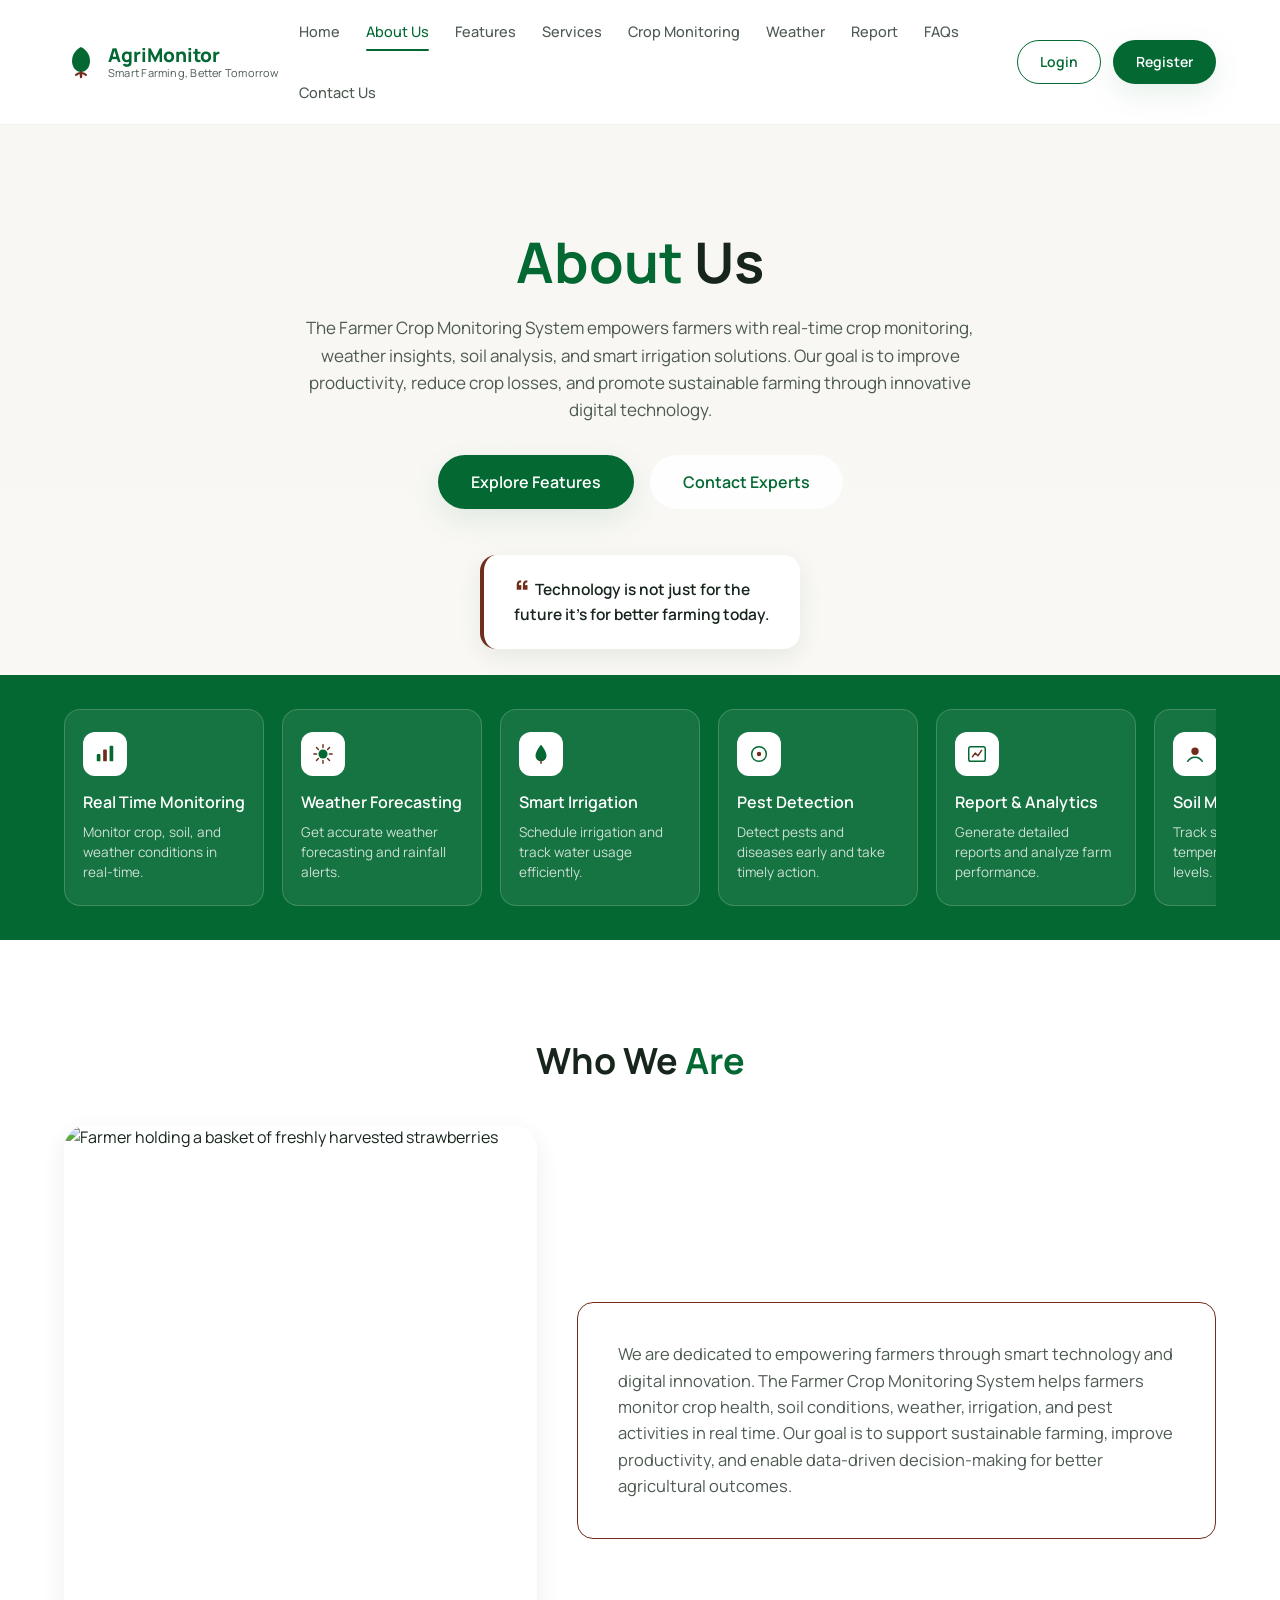
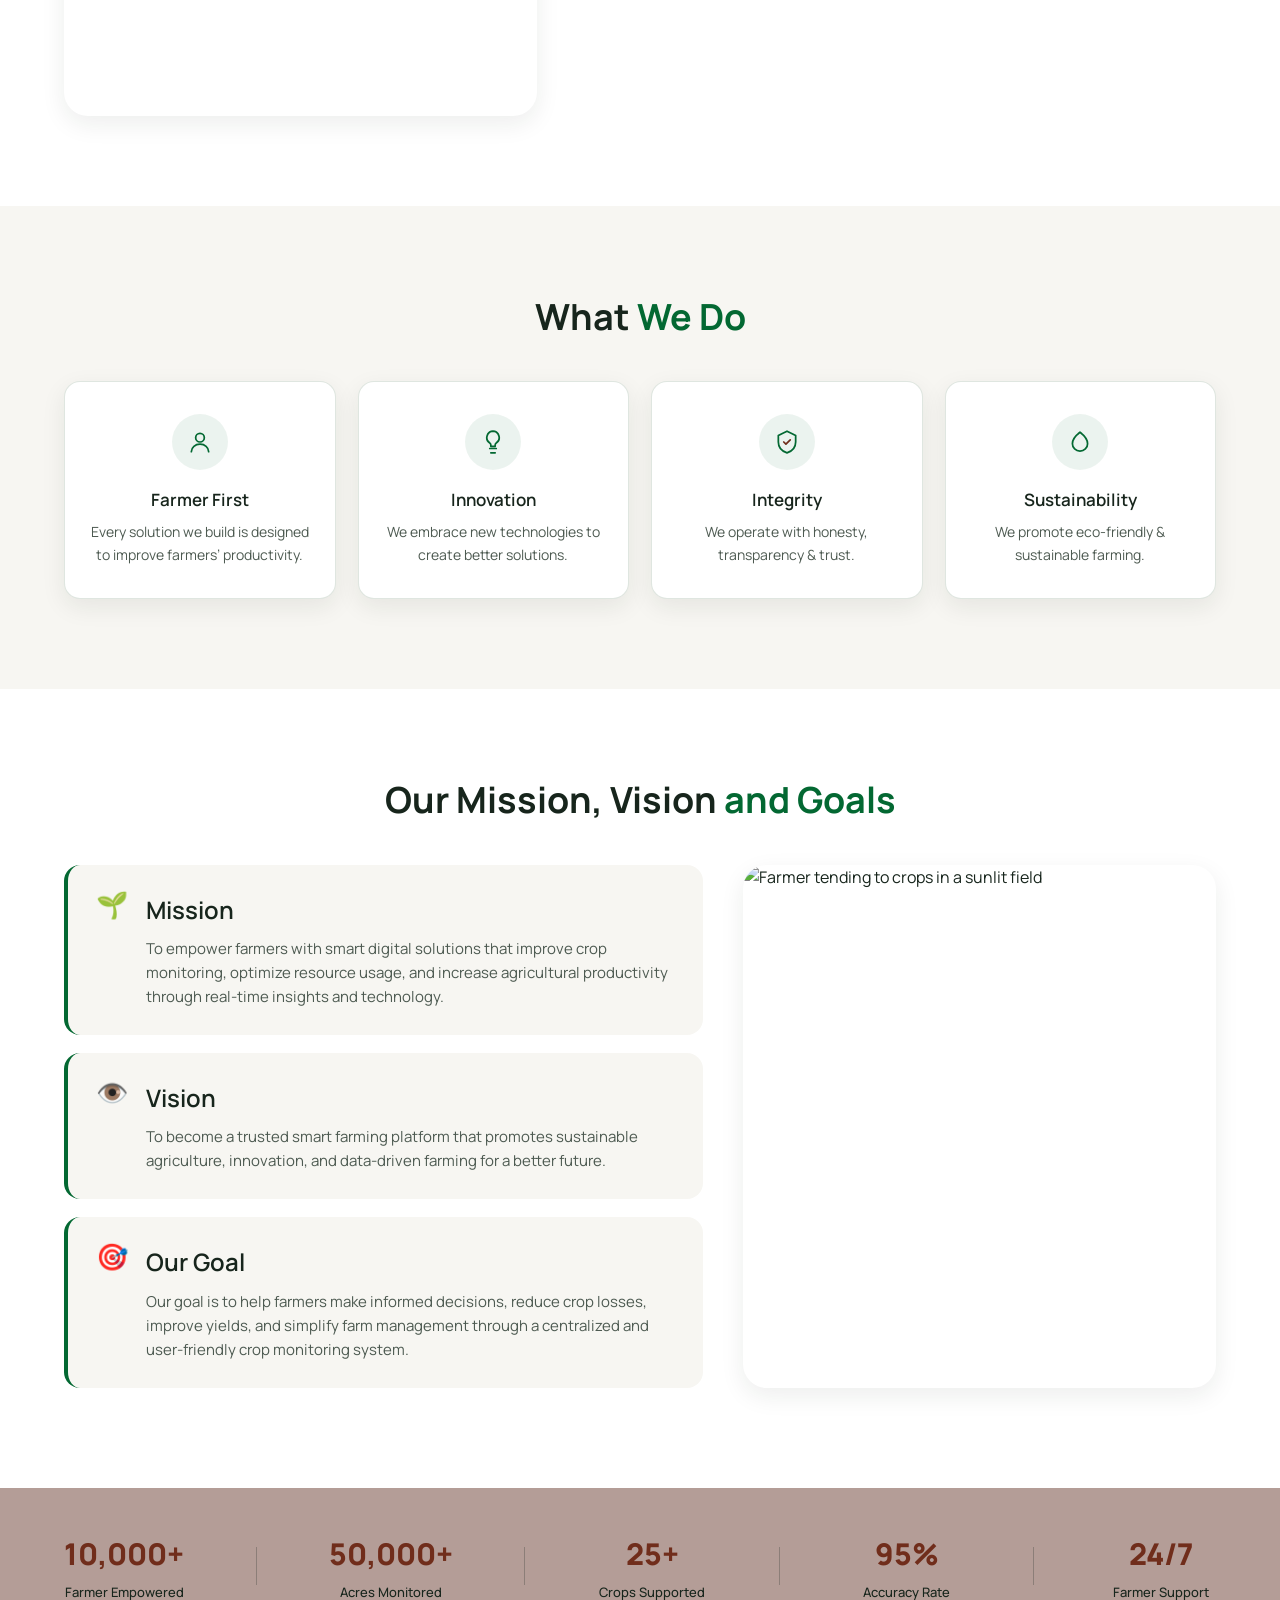
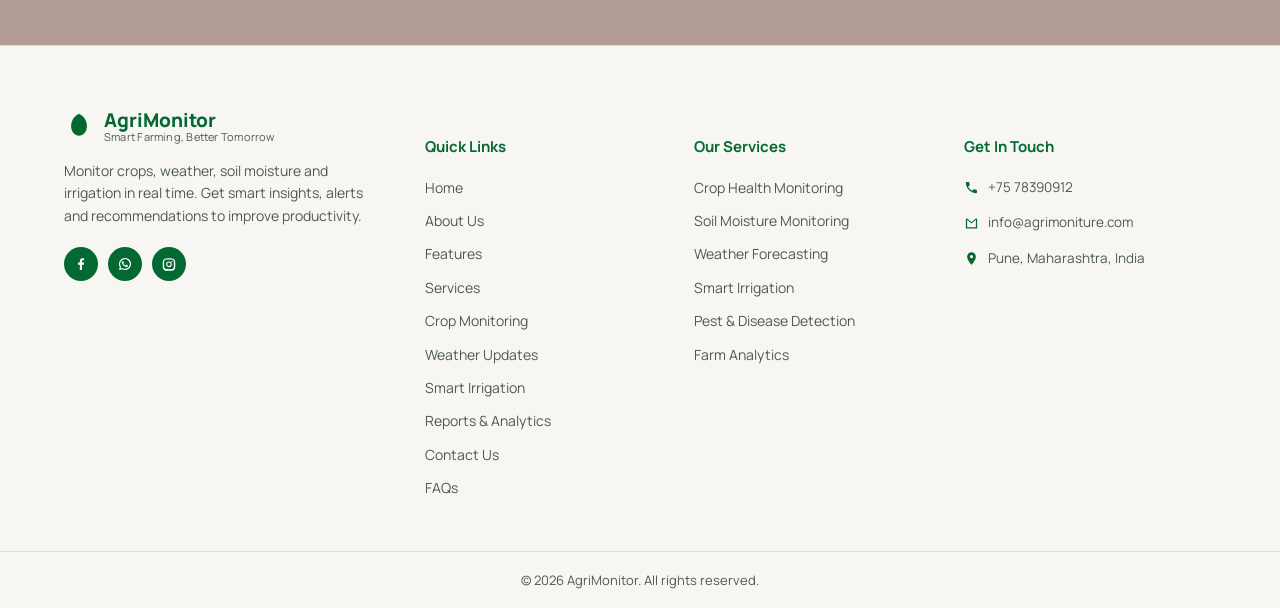
==== index.html @ 7e95dd0c "Update index.html" ====
<!DOCTYPE html>
<html lang="en">
<head>
<meta charset="UTF-8">
<meta name="viewport" content="width=device-width, initial-scale=1.0">
<title>About Us | AgriMonitor - Smart Farming, Better Tomorrow</title>
<link rel="preconnect" href="https://fonts.googleapis.com">
<link rel="preconnect" href="https://fonts.gstatic.com" crossorigin>
<link href="https://fonts.googleapis.com/css2?family=Manrope:wght@400;500;600;700;800&display=swap" rel="stylesheet">
<link rel="stylesheet" href="style.css">
</head>
<body>

<!-- ===== HEADER ===== -->
<header class="site-header" id="siteHeader">
  <div class="container header-inner">
    <a href="index.html" class="logo">
      <svg width="34" height="34" viewBox="0 0 34 34" fill="none" xmlns="http://www.w3.org/2000/svg">
        <path d="M17 2C17 2 8 6 8 16C8 22.6274 12.3726 27 17 27C21.6274 27 26 22.6274 26 16C26 6 17 2 17 2Z" fill="#036832"/>
        <path d="M17 27V32" stroke="#702D1B" stroke-width="2.4" stroke-linecap="round"/>
        <path d="M12 30C13.5 28.5 15 28 17 28C19 28 20.5 28.5 22 30" stroke="#702D1B" stroke-width="2" stroke-linecap="round"/>
      </svg>
      <div class="logo-text">
        <span class="logo-title">AgriMonitor</span>
        <span class="logo-sub">Smart Farming, Better Tomorrow</span>
      </div>
    </a>

    <nav class="main-nav" id="mainNav">
      <a href="index.html">Home</a>
      <a href="#about" class="active">About Us</a>
      <a href="features.html">Features</a>
      <a href="services.html">Services</a>
      <a href="#">Crop Monitoring</a>
      <a href="#">Weather</a>
      <a href="#">Report</a>
      <a href="#">FAQs</a>
      <a href="#">Contact Us</a>
    </nav>

    <div class="header-actions">
      <a href="login.html" class="btn btn-outline">Login</a>
      <a href="register.html" class="btn btn-solid">Register</a>
      <button class="hamburger" id="hamburger" aria-label="Toggle menu" aria-expanded="false">
        <span></span><span></span><span></span>
      </button>
    </div>
  </div>
</header>

<main>
<!-- ===== HERO / ABOUT INTRO ===== -->
<section class="hero" id="about">
  <div class="hero-media" aria-hidden="true"></div>
  <div class="hero-overlay"></div>
  <div class="container hero-content">
    <h1 class="hero-title"><span>About</span> Us</h1>
    <p class="hero-text">
      The Farmer Crop Monitoring System empowers farmers with real-time crop monitoring,
      weather insights, soil analysis, and smart irrigation solutions. Our goal is to
      improve productivity, reduce crop losses, and promote sustainable farming through
      innovative digital technology.
    </p>
    <div class="hero-ctas">
      <button class="btn btn-solid btn-lg">Explore Features</button>
      <button class="btn btn-outline-light btn-lg">Contact Experts</button>
    </div>

    <blockquote class="hero-quote">
      <span class="quote-mark">&ldquo;</span>
      Technology is not just for the future it&rsquo;s for better farming today.
    </blockquote>
  </div>
</section>

<!-- ===== FEATURE STRIP ===== -->
<section class="feature-strip">
  <div class="container">
    <div class="feature-strip-track" id="featureTrack">
      <div class="feature-card">
        <div class="feature-icon">
          <svg viewBox="0 0 24 24" fill="none"><rect x="3" y="12" width="4" height="8" rx="1" fill="#036832"/><rect x="10" y="7" width="4" height="13" rx="1" fill="#702D1B"/><rect x="17" y="3" width="4" height="17" rx="1" fill="#036832"/></svg>
        </div>
        <h4>Real Time Monitoring</h4>
        <p>Monitor crop, soil, and weather conditions in real-time.</p>
      </div>
      <div class="feature-card">
        <div class="feature-icon">
          <svg viewBox="0 0 24 24" fill="none"><circle cx="12" cy="12" r="5" fill="#036832"/><path d="M12 2v3M12 19v3M2 12h3M19 12h3M4.9 4.9l2.1 2.1M17 17l2.1 2.1M4.9 19.1L7 17M17 7l2.1-2.1" stroke="#702D1B" stroke-width="1.6" stroke-linecap="round"/></svg>
        </div>
        <h4>Weather Forecasting</h4>
        <p>Get accurate weather forecasting and rainfall alerts.</p>
      </div>
      <div class="feature-card">
        <div class="feature-icon">
          <svg viewBox="0 0 24 24" fill="none"><path d="M12 2C12 2 6 9 6 14a6 6 0 0012 0c0-5-6-12-6-12z" fill="#036832"/><path d="M12 22v-4" stroke="#702D1B" stroke-width="1.6" stroke-linecap="round"/></svg>
        </div>
        <h4>Smart Irrigation</h4>
        <p>Schedule irrigation and track water usage efficiently.</p>
      </div>
      <div class="feature-card">
        <div class="feature-icon">
          <svg viewBox="0 0 24 24" fill="none"><circle cx="12" cy="12" r="8" stroke="#036832" stroke-width="1.6"/><circle cx="12" cy="12" r="2.4" fill="#702D1B"/></svg>
        </div>
        <h4>Pest Detection</h4>
        <p>Detect pests and diseases early and take timely action.</p>
      </div>
      <div class="feature-card">
        <div class="feature-icon">
          <svg viewBox="0 0 24 24" fill="none"><rect x="3" y="4" width="18" height="16" rx="2" stroke="#036832" stroke-width="1.6"/><path d="M7 15l3-4 3 3 4-6" stroke="#702D1B" stroke-width="1.6" stroke-linecap="round" stroke-linejoin="round"/></svg>
        </div>
        <h4>Report &amp; Analytics</h4>
        <p>Generate detailed reports and analyze farm performance.</p>
      </div>
      <div class="feature-card">
        <div class="feature-icon">
          <svg viewBox="0 0 24 24" fill="none"><path d="M4 20c4-6 12-6 16 0" stroke="#036832" stroke-width="1.6" stroke-linecap="round"/><circle cx="12" cy="9" r="4" fill="#702D1B"/></svg>
        </div>
        <h4>Soil Monitor</h4>
        <p>Track soil moisture, temperature and nutrient levels.</p>
      </div>
    </div>
    <button class="scroll-btn" id="scrollBtn" aria-label="Scroll features">
      <svg viewBox="0 0 24 24" width="18" height="18"><path d="M9 6l6 6-6 6" stroke="#fff" stroke-width="2" fill="none" stroke-linecap="round" stroke-linejoin="round"/></svg>
    </button>
  </div>
</section>

<!-- ===== WHO WE ARE ===== -->
<section class="who-we-are">
  <div class="container">
    <h2 class="section-title center">Who We <span>Are</span></h2>
    <div class="who-grid">
      <div class="who-img">
        <img src="https://images.unsplash.com/photo-1595855609419-1d20ceec5b0c?q=80&w=800&auto=format&fit=crop" alt="Farmer holding a basket of freshly harvested strawberries">
      </div>
      <div class="who-text">
        <p>
          We are dedicated to empowering farmers through smart technology and digital innovation.
          The Farmer Crop Monitoring System helps farmers monitor crop health, soil conditions,
          weather, irrigation, and pest activities in real time. Our goal is to support sustainable
          farming, improve productivity, and enable data-driven decision-making for better
          agricultural outcomes.
        </p>
      </div>
    </div>
  </div>
</section>

<!-- ===== WHAT WE DO ===== -->
<section class="what-we-do">
  <div class="container">
    <h2 class="section-title center">What <span>We Do</span></h2>
    <div class="values-grid">
      <div class="value-card">
        <div class="value-icon">
          <svg viewBox="0 0 24 24" fill="none"><circle cx="12" cy="8" r="4" stroke="#036832" stroke-width="1.6"/><path d="M4 21c0-4 3.6-7 8-7s8 3 8 7" stroke="#036832" stroke-width="1.6" stroke-linecap="round"/></svg>
        </div>
        <h4>Farmer First</h4>
        <p>Every solution we build is designed to improve farmers&rsquo; productivity.</p>
      </div>
      <div class="value-card">
        <div class="value-icon">
          <svg viewBox="0 0 24 24" fill="none"><path d="M9 18h6M10 22h4M12 2a6 6 0 00-3 11c.6.4 1 1 1 1.7V16h4v-1.3c0-.7.4-1.3 1-1.7A6 6 0 0012 2z" stroke="#036832" stroke-width="1.6" stroke-linecap="round" stroke-linejoin="round"/></svg>
        </div>
        <h4>Innovation</h4>
        <p>We embrace new technologies to create better solutions.</p>
      </div>
      <div class="value-card">
        <div class="value-icon">
          <svg viewBox="0 0 24 24" fill="none"><path d="M12 2l8 4v6c0 5-3.4 8.6-8 10-4.6-1.4-8-5-8-10V6l8-4z" stroke="#036832" stroke-width="1.6" stroke-linejoin="round"/><path d="M9 12l2 2 4-4" stroke="#702D1B" stroke-width="1.6" stroke-linecap="round" stroke-linejoin="round"/></svg>
        </div>
        <h4>Integrity</h4>
        <p>We operate with honesty, transparency &amp; trust.</p>
      </div>
      <div class="value-card">
        <div class="value-icon">
          <svg viewBox="0 0 24 24" fill="none"><path d="M12 3c4 3 7 6.5 7 10.5A7 7 0 015 13.5C5 9.5 8 6 12 3z" stroke="#036832" stroke-width="1.6" stroke-linejoin="round"/></svg>
        </div>
        <h4>Sustainability</h4>
        <p>We promote eco-friendly &amp; sustainable farming.</p>
      </div>
    </div>
  </div>
</section>

<!-- ===== MISSION / VISION / GOAL ===== -->
<section class="mvg">
  <div class="container">
    <h2 class="section-title center">Our Mission, Vision <span>and Goals</span></h2>
    <div class="mvg-grid">
      <div class="mvg-list">
        <div class="mvg-item">
          <span class="mvg-emoji">🌱</span>
          <div>
            <h4>Mission</h4>
            <p>To empower farmers with smart digital solutions that improve crop monitoring, optimize resource usage, and increase agricultural productivity through real-time insights and technology.</p>
          </div>
        </div>
        <div class="mvg-item">
          <span class="mvg-emoji">👁️</span>
          <div>
            <h4>Vision</h4>
            <p>To become a trusted smart farming platform that promotes sustainable agriculture, innovation, and data-driven farming for a better future.</p>
          </div>
        </div>
        <div class="mvg-item">
          <span class="mvg-emoji">🎯</span>
          <div>
            <h4>Our Goal</h4>
            <p>Our goal is to help farmers make informed decisions, reduce crop losses, improve yields, and simplify farm management through a centralized and user-friendly crop monitoring system.</p>
          </div>
        </div>
      </div>
      <div class="mvg-img">
        <img src="https://images.unsplash.com/photo-1500937386664-56d1dfef3854?q=80&w=800&auto=format&fit=crop" alt="Farmer tending to crops in a sunlit field">
      </div>
    </div>
  </div>
</section>

<!-- ===== STATS ===== -->
<section class="stats">
  <div class="container stats-grid">
    <div class="stat"><strong>10,000+</strong><span>Farmer Empowered</span></div>
    <div class="stat-divider"></div>
    <div class="stat"><strong>50,000+</strong><span>Acres Monitored</span></div>
    <div class="stat-divider"></div>
    <div class="stat"><strong>25+</strong><span>Crops Supported</span></div>
    <div class="stat-divider"></div>
    <div class="stat"><strong>95%</strong><span>Accuracy Rate</span></div>
    <div class="stat-divider"></div>
    <div class="stat"><strong>24/7</strong><span>Farmer Support</span></div>
  </div>
</section>
</main>

<!-- ===== FOOTER ===== -->
<footer class="site-footer">
  <div class="container footer-grid">
    <div class="footer-brand">
      <a href="index.html" class="logo">
        <svg width="30" height="30" viewBox="0 0 34 34" fill="none" xmlns="http://www.w3.org/2000/svg">
          <path d="M17 2C17 2 8 6 8 16C8 22.6274 12.3726 27 17 27C21.6274 27 26 22.6274 26 16C26 6 17 2 17 2Z" fill="#036832"/>
        </svg>
        <div class="logo-text">
          <span class="logo-title">AgriMonitor</span>
          <span class="logo-sub">Smart Farming, Better Tomorrow</span>
        </div>
      </a>
      <p>Monitor crops, weather, soil moisture and irrigation in real time. Get smart insights, alerts and recommendations to improve productivity.</p>
      <div class="social-row">
        <a href="#" aria-label="Facebook">
          <svg viewBox="0 0 24 24" width="16" height="16"><path fill="currentColor" d="M13.5 21v-8h2.7l.4-3.1h-3.1V8c0-.9.2-1.5 1.6-1.5h1.6V3.7C15.9 3.6 15 3.5 14 3.5c-2.2 0-3.7 1.3-3.7 3.8v2.6H7.6V13h2.7v8h3.2z"/></svg>
        </a>
        <a href="#" aria-label="WhatsApp">
          <svg viewBox="0 0 24 24" width="16" height="16"><path fill="currentColor" d="M12 3a9 9 0 00-7.8 13.5L3 21l4.6-1.2A9 9 0 1012 3zm0 16.3a7.2 7.2 0 01-3.7-1l-.3-.2-2.7.7.7-2.6-.2-.3A7.3 7.3 0 1112 19.3zm4-5.4c-.2-.1-1.3-.6-1.5-.7-.2-.1-.4-.1-.5.1-.2.2-.6.7-.7.9-.1.1-.3.2-.5.1-.2-.1-1-.4-1.9-1.2-.7-.6-1.2-1.4-1.3-1.6-.1-.2 0-.4.1-.5l.4-.4c.1-.1.1-.2.2-.4 0-.1 0-.3 0-.4 0-.1-.5-1.3-.7-1.7-.2-.4-.4-.4-.5-.4h-.4c-.2 0-.4.1-.6.3-.2.2-.8.8-.8 1.9 0 1.1.8 2.2.9 2.4.1.2 1.6 2.5 3.9 3.5.5.2.9.4 1.3.5.5.2 1 .1 1.4.1.4-.1 1.3-.5 1.5-1 .2-.5.2-.9.1-1z"/></svg>
        </a>
        <a href="#" aria-label="Instagram">
          <svg viewBox="0 0 24 24" width="16" height="16"><path fill="currentColor" d="M12 3.5c2.5 0 2.8 0 3.8.1 1 .1 1.7.2 2.3.5.6.3 1.1.6 1.6 1.1.5.5.8 1 1.1 1.6.3.6.4 1.3.5 2.3.1 1 .1 1.3.1 3.8s0 2.8-.1 3.8c-.1 1-.2 1.7-.5 2.3-.3.6-.6 1.1-1.1 1.6-.5.5-1 .8-1.6 1.1-.6.3-1.3.4-2.3.5-1 .1-1.3.1-3.8.1s-2.8 0-3.8-.1c-1-.1-1.7-.2-2.3-.5-.6-.3-1.1-.6-1.6-1.1-.5-.5-.8-1-1.1-1.6-.3-.6-.4-1.3-.5-2.3-.1-1-.1-1.3-.1-3.8s0-2.8.1-3.8c.1-1 .2-1.7.5-2.3.3-.6.6-1.1 1.1-1.6.5-.5 1-.8 1.6-1.1.6-.3 1.3-.4 2.3-.5C9.2 3.5 9.5 3.5 12 3.5zm0 1.6c-2.4 0-2.7 0-3.7.1-.8 0-1.3.2-1.6.3-.4.1-.7.3-1 .6-.3.3-.5.6-.6 1-.1.3-.3.8-.3 1.6-.1 1-.1 1.3-.1 3.7s0 2.7.1 3.7c0 .8.2 1.3.3 1.6.1.4.3.7.6 1 .3.3.6.5 1 .6.3.1.8.3 1.6.3 1 .1 1.3.1 3.7.1s2.7 0 3.7-.1c.8 0 1.3-.2 1.6-.3.4-.1.7-.3 1-.6.3-.3.5-.6.6-1 .1-.3.3-.8.3-1.6.1-1 .1-1.3.1-3.7s0-2.7-.1-3.7c0-.8-.2-1.3-.3-1.6-.1-.4-.3-.7-.6-1-.3-.3-.6-.5-1-.6-.3-.1-.8-.3-1.6-.3-1-.1-1.3-.1-3.7-.1zm0 3.2a4.2 4.2 0 110 8.4 4.2 4.2 0 010-8.4zm0 1.6a2.6 2.6 0 100 5.2 2.6 2.6 0 000-5.2zm4.4-2.9a1 1 0 110 2 1 1 0 010-2z"/></svg>
        </a>
      </div>
    </div>

    <div class="footer-col">
      <h5>Quick Links</h5>
      <a href="index.html">Home</a>
      <a href="#about">About Us</a>
      <a href="features.html">Features</a>
      <a href="services.html">Services</a>
      <a href="#">Crop Monitoring</a>
      <a href="#">Weather Updates</a>
      <a href="services.html">Smart Irrigation</a>
      <a href="#">Reports &amp; Analytics</a>
      <a href="#">Contact Us</a>
      <a href="#">FAQs</a>
    </div>

    <div class="footer-col">
      <h5>Our Services</h5>
      <a href="services.html">Crop Health Monitoring</a>
      <a href="services.html">Soil Moisture Monitoring</a>
      <a href="services.html">Weather Forecasting</a>
      <a href="services.html">Smart Irrigation</a>
      <a href="services.html">Pest &amp; Disease Detection</a>
      <a href="services.html">Farm Analytics</a>
    </div>

    <div class="footer-col footer-contact">
      <h5>Get In Touch</h5>
      <p><svg viewBox="0 0 24 24" width="15" height="15"><path fill="currentColor" d="M6.6 10.8c1.4 2.7 3.6 4.9 6.3 6.3l2.1-2.1c.3-.3.7-.4 1-.2 1.1.4 2.3.6 3.6.6.6 0 1 .4 1 1V20c0 .6-.4 1-1 1C10.6 21 3 13.4 3 4c0-.6.4-1 1-1h3.5c.6 0 1 .4 1 1 0 1.3.2 2.5.6 3.6.1.4 0 .8-.3 1L6.6 10.8z"/></svg> +75 78390912</p>
      <p><svg viewBox="0 0 24 24" width="15" height="15"><path fill="currentColor" d="M4 4h16a1 1 0 011 1v14a1 1 0 01-1 1H4a1 1 0 01-1-1V5a1 1 0 011-1zm8 8L5 6v12h14V6l-7 6zm0-2l7-6H5l7 6z"/></svg> info@agrimoniture.com</p>
      <p><svg viewBox="0 0 24 24" width="15" height="15"><path fill="currentColor" d="M12 2a7 7 0 00-7 7c0 5.3 7 13 7 13s7-7.7 7-13a7 7 0 00-7-7zm0 9.5A2.5 2.5 0 1112 6.5a2.5 2.5 0 010 5z"/></svg> Pune, Maharashtra, India</p>
    </div>
  </div>
  <div class="footer-bottom">
    <div class="container">&copy; 2026 AgriMonitor. All rights reserved.</div>
  </div>
</footer>

<script src="script.js"></script>
</body>
</html>
---- style.css ----
/* =========================================================
   AgriMonitor — About Us
   Style guide: Manrope font | Primary #036832 / #702D1B
   Secondary #A3B7A7 / #B49D97 / #BDC7BF
   Modern, clean, minimal, agriculture theme, soft shadows, rounded corners
   ========================================================= */

:root{
  /* Color palette (from style guide) */
  --green:        #036832;
  --green-dark:   #024d25;
  --brown:        #702D1B;
  --sage:         #A3B7A7;
  --clay:         #B49D97;
  --mist:         #BDC7BF;
  --cream:        #F7F6F2;
  --ink:          #17251c;
  --ink-soft:     #4d5a51;
  --white:        #ffffff;

  /* Typography scale */
  --h1: 56px;
  --h2: 36px;
  --h3: 32px;
  --h4: 24px;
  --body: 16px;
  --caption: 13px;

  /* Radii & shadow */
  --radius-sm: 10px;
  --radius-md: 16px;
  --radius-lg: 24px;
  --shadow-soft: 0 10px 30px rgba(3,104,50,0.10);
  --shadow-card: 0 8px 24px rgba(23,37,28,0.08);

  --container: 1200px;
}

*,*::before,*::after{ box-sizing: border-box; }
html{ scroll-behavior: smooth; }
body{
  margin:0;
  font-family:'Manrope', -apple-system, BlinkMacSystemFont, 'Segoe UI', sans-serif;
  font-size: var(--body);
  color: var(--ink);
  background: var(--white);
  line-height: 1.6;
  -webkit-font-smoothing: antialiased;
}
img{ max-width:100%; display:block; }
a{ color:inherit; text-decoration:none; }
ul{ list-style:none; margin:0; padding:0; }
button{ font-family:inherit; cursor:pointer; }

.container{
  width:100%;
  max-width: var(--container);
  margin:0 auto;
  padding: 0 24px;
}

h1,h2,h3,h4{ margin:0; font-weight:700; color: var(--ink); }
h1{ font-size: var(--h1); line-height:1.08; }
h2{ font-size: var(--h2); line-height:1.15; }
h3{ font-size: var(--h3); font-weight:600; }
h4{ font-size: var(--h4); font-weight:600; }
p{ margin:0; color: var(--ink-soft); }

.section-title{
  font-size: clamp(26px, 3.6vw, var(--h2));
  margin-bottom: 44px;
}
.section-title.center{ text-align:center; }
.section-title span{ color: var(--green); }

/* Buttons */
.btn{
  display: inline-flex;
  align-items: center;
  justify-content: center;
  border-radius: 999px;
  padding: 13px 28px;
  font-weight:600;
  font-size:15px;
  border: 1.5px solid transparent;
  transition: transform .18s ease, box-shadow .18s ease, background .18s ease, color .18s ease;
  white-space: nowrap;
  text-decoration: none;
  cursor: pointer;
}
.btn:hover{ transform: translateY(-2px); }
.btn-solid{ background: var(--green); color:#fff; box-shadow: var(--shadow-soft); }
.btn-solid:hover{ background: var(--green-dark); }
.btn-outline{ background: var(--white); color: var(--green); border-color: var(--green); }
.btn-outline:hover{ background: rgba(3,104,50,0.06); }
.btn-outline-light{ background: rgba(255,255,255,0.92); color: var(--green); border-color: transparent; }
.btn-outline-light:hover{ background: #fff; }
.btn-lg{ padding: 15px 32px; font-size:16px; }

/* =========================
   HEADER
========================= */
.site-header{
  position: sticky; top:0; z-index: 100;
  background: var(--white);
  border-bottom: 1px solid rgba(0,0,0,0.06);
}
.header-inner{
  display:flex; align-items:center; justify-content:space-between;
  gap: 20px; padding-top:14px; padding-bottom:14px;
}
.logo{ display:flex; align-items:center; gap:10px; flex-shrink:0; }
.logo-text{ display:flex; flex-direction:column; line-height:1.15; }
.logo-title{ font-weight:800; font-size:19px; color: var(--green); }
.logo-sub{ font-size:11px; color: var(--ink-soft); letter-spacing:.02em; }

.main-nav{ display:flex; align-items:center; gap:26px; flex-wrap:wrap; }
.main-nav a{ font-size:14.5px; font-weight:500; color: var(--ink-soft); position:relative; padding:6px 0; }
.main-nav a:hover, .main-nav a.active{ color: var(--green); }
.main-nav a.active::after{
  content:''; position:absolute; left:0; right:0; bottom:-2px; height:2px; background: var(--green); border-radius:2px;
}

.header-actions{ display:flex; align-items:center; gap:12px; }
.header-actions .btn{ padding:10px 22px; font-size:14px; }

.hamburger{
  display:none; flex-direction:column; justify-content:center; gap:5px;
  width:38px; height:38px; background:none; border:none; padding:0;
}
.hamburger span{ display:block; height:2.5px; width:100%; background: var(--green); border-radius:2px; transition: all .25s ease; }
.hamburger.open span:nth-child(1){ transform: translateY(7.5px) rotate(45deg); }
.hamburger.open span:nth-child(2){ opacity:0; }
.hamburger.open span:nth-child(3){ transform: translateY(-7.5px) rotate(-45deg); }

/* =========================
   HERO
========================= */
.hero{
  position: relative;
  min-height: 620px;
  display:flex; align-items:center;
  overflow:hidden;
  padding: 70px 0 60px;
}
.hero-media{
  position:absolute; inset:0;
  background-image: url('https://images.unsplash.com/photo-1625246333195-78d9c38ad449?q=80&w=1600&auto=format&fit=crop');
  background-size: cover; background-position: center;
}
.hero-overlay{
  position:absolute; inset:0;
  background: linear-gradient(180deg, rgba(247,246,242,0.94) 0%, rgba(247,246,242,0.88) 45%, rgba(247,246,242,0.7) 100%);
}
.hero-content{ position:relative; z-index:2; text-align:center; max-width: 900px; }
.hero-title{ margin-bottom:22px; }
.hero-title span{ color: var(--green); }
.hero-text{
  max-width: 700px; margin: 0 auto 32px;
  font-size: 17px; color: var(--ink-soft);
}
.hero-ctas{ display:flex; gap:16px; justify-content:center; flex-wrap:wrap; margin-bottom:46px; }

.hero-quote{
  margin: 0 auto; max-width: 320px;
  background: var(--white);
  border-radius: var(--radius-md);
  box-shadow: var(--shadow-card);
  padding: 22px 26px 22px 30px;
  font-size: 15.5px; font-weight:600; color: var(--ink);
  text-align:left; position:relative;
  border-left: 4px solid var(--brown);
}
.quote-mark{ color: var(--brown); font-size:34px; line-height:0; display:inline-block; vertical-align:-10px; margin-right:2px; font-weight:800; }

/* =========================
   FEATURE STRIP
========================= */
.feature-strip{
  background: var(--green);
  padding: 0;
  position: relative;
  margin-top: -70px;
  z-index: 5;
}
.feature-strip .container{ position:relative; padding-left:24px; padding-right:24px; }
.feature-strip-track{
  display:flex; gap:18px;
  overflow-x:auto;
  padding: 34px 0;
  scroll-snap-type: x proximity;
  scrollbar-width: none;
}
.feature-strip-track::-webkit-scrollbar{ display:none; }
.feature-card{
  scroll-snap-align: start;
  flex: 0 0 200px;
  background: rgba(255,255,255,0.08);
  border: 1px solid rgba(255,255,255,0.18);
  border-radius: var(--radius-md);
  padding: 22px 18px;
  backdrop-filter: blur(2px);
  transition: transform .2s ease, background .2s ease;
}
.feature-card:hover{ transform: translateY(-4px); background: rgba(255,255,255,0.14); }
.feature-icon{
  width:44px; height:44px; border-radius:12px;
  background: #fff;
  display:flex; align-items:center; justify-content:center;
  margin-bottom:14px;
}
.feature-icon svg{ width:22px; height:22px; }
.feature-card h4{ color:#fff; font-size:16px; margin-bottom:6px; }
.feature-card p{ color: rgba(255,255,255,0.78); font-size:13.5px; line-height:1.5; }

.scroll-btn{
  display:none;
  position:absolute; right:8px; top:50%; transform: translateY(-50%);
  width:38px; height:38px; border-radius:50%;
  background: var(--brown); border:none;
  align-items:center; justify-content:center;
  box-shadow: 0 4px 14px rgba(0,0,0,0.25);
}

/* =========================
   WHO WE ARE
========================= */
.who-we-are{ padding: 100px 0 90px; background: var(--white); }
.who-grid{
  display:grid; grid-template-columns: 0.85fr 1.15fr; gap: 40px; align-items:center;
}
.who-img{
  border-radius: var(--radius-lg);
  overflow:hidden; box-shadow: var(--shadow-card);
  aspect-ratio: 4/5;
}
.who-img img{ width:100%; height:100%; object-fit:cover; }
.who-text{
  background: var(--white);
  border: 1.5px solid var(--brown);
  border-radius: var(--radius-md);
  padding: 38px 40px;
}
.who-text p{ font-size:16.5px; color: var(--ink-soft); }

/* =========================
   WHAT WE DO
========================= */
.what-we-do{ padding: 90px 0; background: var(--cream); }
.values-grid{
  display:grid; grid-template-columns: repeat(4, 1fr); gap: 22px;
}
.value-card{
  background: var(--white);
  border-radius: var(--radius-md);
  padding: 32px 24px;
  text-align:center;
  box-shadow: var(--shadow-card);
  border: 1px solid rgba(163,183,167,0.35);
  transition: transform .2s ease, box-shadow .2s ease;
}
.value-card:hover{ transform: translateY(-6px); box-shadow: var(--shadow-soft); }
.value-icon{
  width:56px; height:56px; margin: 0 auto 16px;
  background: rgba(3,104,50,0.08);
  border-radius:50%;
  display:flex; align-items:center; justify-content:center;
}
.value-icon svg{ width:26px; height:26px; }
.value-card h4{ margin-bottom:8px; font-size:17px; }
.value-card p{ font-size:14px; }

/* =========================
   MISSION / VISION / GOAL
========================= */
.mvg{ padding: 90px 0 100px; background: var(--white); }
.mvg-grid{ display:grid; grid-template-columns: 1.15fr 0.85fr; gap: 40px; align-items:stretch; }
.mvg-list{ display:flex; flex-direction:column; gap:18px; }
.mvg-item{
  display:flex; gap:18px;
  background: var(--cream);
  border-radius: var(--radius-md);
  padding: 26px 28px;
  border-left: 4px solid var(--green);
}
.mvg-emoji{ font-size:26px; line-height:1; flex-shrink:0; }
.mvg-item h4{ margin-bottom:8px; }
.mvg-item p{ font-size:15px; }
.mvg-img{ border-radius: var(--radius-lg); overflow:hidden; box-shadow: var(--shadow-card); }
.mvg-img img{ width:100%; height:100%; object-fit:cover; }

/* =========================
   STATS
========================= */
.stats{ background: var(--clay); padding: 42px 0; }
.stats-grid{
  display:flex; align-items:center; justify-content:space-between; flex-wrap:wrap; gap: 24px;
}
.stat{ display:flex; flex-direction:column; align-items:center; text-align:center; gap:4px; min-width: 110px; }
.stat strong{ font-size: 30px; font-weight:800; color: var(--brown); }
.stat span{ font-size: 13px; color: var(--ink); font-weight:500; }
.stat-divider{ width:1px; height:38px; background: rgba(23,37,28,0.25); }

/* =========================
   FOOTER
========================= */
.site-footer{ background: var(--cream); border-top: 1px solid rgba(163,183,167,0.4); }
.footer-grid{
  display:grid; grid-template-columns: 1.4fr 1fr 1fr 1.1fr; gap: 40px;
  padding: 64px 24px 40px;
}
.footer-brand p{ margin: 16px 0 20px; font-size:14px; max-width: 300px; }
.social-row{ display:flex; gap:10px; }
.social-row a{
  width:34px; height:34px; border-radius:50%;
  background: var(--green); color:#fff;
  display:flex; align-items:center; justify-content:center;
  transition: background .2s ease, transform .2s ease;
}
.social-row a:hover{ background: var(--brown); transform: translateY(-2px); }

.footer-col h5{ font-size:15px; font-weight:700; color: var(--green); margin-bottom:18px; }
.footer-col a{ display:block; font-size:14px; color: var(--ink-soft); margin-bottom:11px; }
.footer-col a:hover{ color: var(--green); }
.footer-contact p{ display:flex; align-items:center; gap:9px; font-size:13.5px; margin-bottom:14px; color: var(--ink-soft); }
.footer-contact svg{ color: var(--green); flex-shrink:0; }

.footer-bottom{
  border-top: 1px solid rgba(163,183,167,0.4);
  padding: 18px 0; text-align:center;
  font-size: 13px; color: var(--ink-soft);
}

/* =========================================================
   RESPONSIVE
   ========================================================= */

/* Large tablets / small desktops */
@media (max-width: 1100px){
  .main-nav{ gap:18px; }
  .who-grid, .mvg-grid{ grid-template-columns: 1fr; }
  .who-img{ aspect-ratio: 16/8; order:-1; }
  .mvg-img{ min-height: 280px; order:-1; }
  .values-grid{ grid-template-columns: repeat(2, 1fr); }
  .footer-grid{ grid-template-columns: 1fr 1fr; }
}

/* Tablets */
@media (max-width: 860px){
  :root{ --h1: 42px; --h2: 30px; }
  .main-nav{
    position:fixed; top:70px; left:0; right:0; bottom:0;
    background:#fff; flex-direction:column; align-items:flex-start;
    padding: 24px; gap:6px; overflow-y:auto;
    transform: translateX(-100%);
    transition: transform .3s ease;
    z-index: 90;
  }
  .main-nav.open{ transform: translateX(0); }
  .main-nav a{ width:100%; padding:12px 8px; border-bottom:1px solid rgba(0,0,0,0.06); font-size:16px; }
  .header-actions .btn-outline{ display:none; }
  .hamburger{ display:flex; }

  .hero{ min-height:auto; padding-top:48px; padding-bottom:56px; text-align:center; }
  .hero-text{ font-size:15.5px; }
  .hero-quote{ margin-left:auto; margin-right:auto; }

  .feature-strip{ margin-top:-40px; }
  .feature-strip-track{ padding: 26px 0; }

  .who-we-are, .what-we-do, .mvg{ padding: 64px 0; }
  .values-grid{ grid-template-columns: repeat(2, 1fr); gap:16px; }

  .stats-grid{ justify-content:center; }
  .stat-divider{ display:none; }

  .footer-grid{ grid-template-columns: 1fr 1fr; gap:30px; padding-top:48px; }
}

/* Mobile */
@media (max-width: 560px){
  :root{ --h1: 34px; --h2: 26px; --h3: 22px; --h4: 19px; }
  .container{ padding: 0 18px; }
  .header-inner{ padding-top:12px; padding-bottom:12px; }
  .logo-sub{ display:none; }
  .header-actions .btn-solid{ padding: 9px 18px; font-size:13px; }

  .hero{ padding-top:36px; padding-bottom:44px; }
  .hero-ctas{ flex-direction:column; align-items:stretch; }
  .hero-ctas .btn{ width:100%; }
  .hero-quote{ max-width:100%; }

  .feature-strip{ margin-top:-30px; }
  .feature-card{ flex-basis: 168px; padding:18px 16px; }
  .scroll-btn{ display:flex; }

  .who-text{ padding: 26px 22px; }

  .values-grid{ grid-template-columns: 1fr; }

  .mvg-item{ flex-direction:column; gap:10px; padding:22px; }

  .stats{ padding:32px 0; }
  .stat{ min-width: 42%; }
  .stat strong{ font-size:24px; }

  .footer-grid{ grid-template-columns: 1fr; padding: 44px 18px 30px; gap:30px; }
  .footer-brand p{ max-width:none; }
}

/* =========================================================
   FEATURES PAGE
   ========================================================= */
.features-hero{
  background: var(--cream);
  padding: 84px 0 64px;
  text-align: center;
}
.features-title{
  font-size: clamp(30px, 5vw, var(--h1));
  line-height: 1.15;
  margin-bottom: 22px;
}
.features-title span{ color: var(--green); }
.features-subtitle{
  max-width: 640px;
  margin: 0 auto;
  font-size: 17px;
  color: var(--ink-soft);
}

.features-grid-section{ padding: 70px 0 90px; background: var(--white); }
.features-grid{
  display: grid;
  grid-template-columns: repeat(3, 1fr);
  gap: 26px;
}
.feature-tile{
  background: var(--cream);
  border-radius: var(--radius-md);
  padding: 24px;
  transition: transform .2s ease, box-shadow .2s ease;
  border: 1px solid rgba(163,183,167,0.3);
}
.feature-tile:hover{
  transform: translateY(-5px);
  box-shadow: var(--shadow-soft);
}
.tile-top{
  display:flex;
  align-items:flex-start;
  gap: 14px;
  margin-bottom: 18px;
}
.tile-icon{
  flex-shrink:0;
  width: 46px; height:46px;
  border-radius:50%;
  background: var(--white);
  box-shadow: var(--shadow-card);
  display:flex; align-items:center; justify-content:center;
}
.tile-icon svg{ width:22px; height:22px; }
.tile-art{
  flex: 1;
  border-radius: var(--radius-sm);
  overflow:hidden;
  line-height:0;
}
.tile-art-svg{ width:100%; height:auto; display:block; }
.feature-tile h4{ font-size:17px; margin-bottom:8px; }
.feature-tile p{ font-size:14px; }

@media (max-width: 1100px){
  .features-grid{ grid-template-columns: repeat(2, 1fr); }
}
@media (max-width: 860px){
  .features-hero{ padding: 56px 0 48px; }
}
@media (max-width: 560px){
  .features-grid{ grid-template-columns: 1fr; gap:18px; }
  .feature-tile{ padding:20px; }
  .tile-top{ flex-direction:column; }
  .tile-icon{ width:40px; height:40px; }
}

/* =========================================================
   AUTH PAGES (Login / Register)
   ========================================================= */
.auth-section{
  min-height: calc(100vh - 78px);
  display:flex;
  background: var(--cream);
}
.auth-visual{
  position: relative;
  flex: 1 1 46%;
  min-height: 100%;
  background-image: url('https://images.unsplash.com/photo-1625246333195-78d9c38ad449?q=80&w=1400&auto=format&fit=crop');
  background-size: cover;
  background-position: center;
  display:flex;
  align-items:flex-end;
}
.auth-visual::before{
  content:'';
  position:absolute; inset:0;
  background: linear-gradient(180deg, rgba(3,104,50,0.15) 0%, rgba(3,60,32,0.82) 100%);
}
.auth-visual-content{
  position:relative; z-index:1;
  color:#fff;
  padding: 48px;
  max-width: 460px;
}
.auth-visual-content h2{ color:#fff; font-size: clamp(26px, 3vw, 34px); margin-bottom:14px; }
.auth-visual-content p{ color: rgba(255,255,255,0.85); font-size:15px; }
.auth-stats-mini{ display:flex; gap:28px; margin-top:28px; }
.auth-stats-mini div strong{ display:block; font-size:22px; color:#fff; font-weight:800; }
.auth-stats-mini div span{ font-size:12.5px; color: rgba(255,255,255,0.75); }

.auth-form-wrap{
  flex: 1 1 54%;
  display:flex; align-items:center; justify-content:center;
  padding: 48px 24px;
}
.auth-card{
  width:100%; max-width: 440px;
  background: var(--white);
  border-radius: var(--radius-lg);
  box-shadow: var(--shadow-card);
  padding: 44px 40px;
}
.auth-card .logo{ margin-bottom: 28px; }
.auth-eyebrow{ font-size:13px; font-weight:700; color: var(--green); text-transform:uppercase; letter-spacing:.06em; margin-bottom:8px; }
.auth-card h1{ font-size: clamp(26px, 3vw, 32px); margin-bottom:8px; }
.auth-card > p.auth-sub{ font-size:14.5px; color: var(--ink-soft); margin-bottom:30px; }

.form-group{ margin-bottom: 20px; }
.form-row{ display:grid; grid-template-columns: 1fr 1fr; gap:16px; }
.form-group label{
  display:block; font-size:13.5px; font-weight:600; color: var(--ink);
  margin-bottom:7px;
}
.form-group input,
.form-group select{
  width:100%;
  border: 1.5px solid var(--mist);
  border-radius: var(--radius-sm);
  padding: 12px 16px;
  font-size:15px;
  font-family:inherit;
  color: var(--ink);
  background: var(--white);
  transition: border-color .18s ease, box-shadow .18s ease;
}
.form-group input:focus,
.form-group select:focus{
  outline:none;
  border-color: var(--green);
  box-shadow: 0 0 0 3px rgba(3,104,50,0.12);
}
.form-group input::placeholder{ color: #9aa5a0; }
.field-error{
  display:none;
  font-size:12.5px; color:#b3261e; margin-top:6px; font-weight:500;
}
.form-group.has-error input{ border-color:#b3261e; }
.form-group.has-error .field-error{ display:block; }

.password-field{ position:relative; }
.password-toggle{
  position:absolute; right:14px; top:50%; transform:translateY(-50%);
  background:none; border:none; padding:4px; color: var(--ink-soft);
  display:flex; align-items:center;
}
.password-toggle svg{ width:19px; height:19px; }

.form-meta-row{
  display:flex; align-items:center; justify-content:space-between;
  margin-bottom: 24px; font-size: 13.5px;
}
.checkbox-row{ display:flex; align-items:center; gap:8px; color: var(--ink-soft); }
.checkbox-row input{ width:16px; height:16px; accent-color: var(--green); }
.link-accent{ color: var(--green); font-weight:600; }
.link-accent:hover{ text-decoration:underline; }

.auth-submit{ width:100%; justify-content:center; padding:14px; font-size:15.5px; margin-bottom:20px; }

.auth-divider{
  display:flex; align-items:center; gap:14px;
  margin: 22px 0; color: var(--ink-soft); font-size:13px;
}
.auth-divider::before, .auth-divider::after{
  content:''; flex:1; height:1px; background: rgba(163,183,167,0.5);
}

.social-auth{ display:grid; grid-template-columns: 1fr 1fr; gap:12px; margin-bottom:26px; }
.social-btn{
  display:flex; align-items:center; justify-content:center; gap:9px;
  border:1.5px solid var(--mist); border-radius: var(--radius-sm);
  padding: 11px; font-size:13.5px; font-weight:600; color: var(--ink);
  background:#fff; transition: background .18s ease, border-color .18s ease;
}
.social-btn:hover{ background: var(--cream); border-color: var(--sage); }

.auth-switch{ text-align:center; font-size:14px; color: var(--ink-soft); }

.form-success{
  display:none;
  align-items:center; gap:10px;
  background: rgba(3,104,50,0.08);
  border: 1px solid rgba(3,104,50,0.25);
  color: var(--green-dark);
  border-radius: var(--radius-sm);
  padding: 13px 16px;
  font-size: 13.5px; font-weight:600;
  margin-bottom: 20px;
}
.form-success.show{ display:flex; }

@media (max-width: 900px){
  .auth-visual{ display:none; }
  .auth-form-wrap{ flex: 1 1 100%; }
}
@media (max-width: 560px){
  .auth-card{ padding: 32px 24px; }
  .form-row{ grid-template-columns: 1fr; gap:0; }
  .social-auth{ grid-template-columns: 1fr; }
}

/* Focus visibility for accessibility */
a:focus-visible, button:focus-visible{
  outline: 2px solid var(--brown);
  outline-offset: 2px;
}

@media (prefers-reduced-motion: reduce){
  *{ transition:none !important; animation:none !important; scroll-behavior:auto !important; }
}
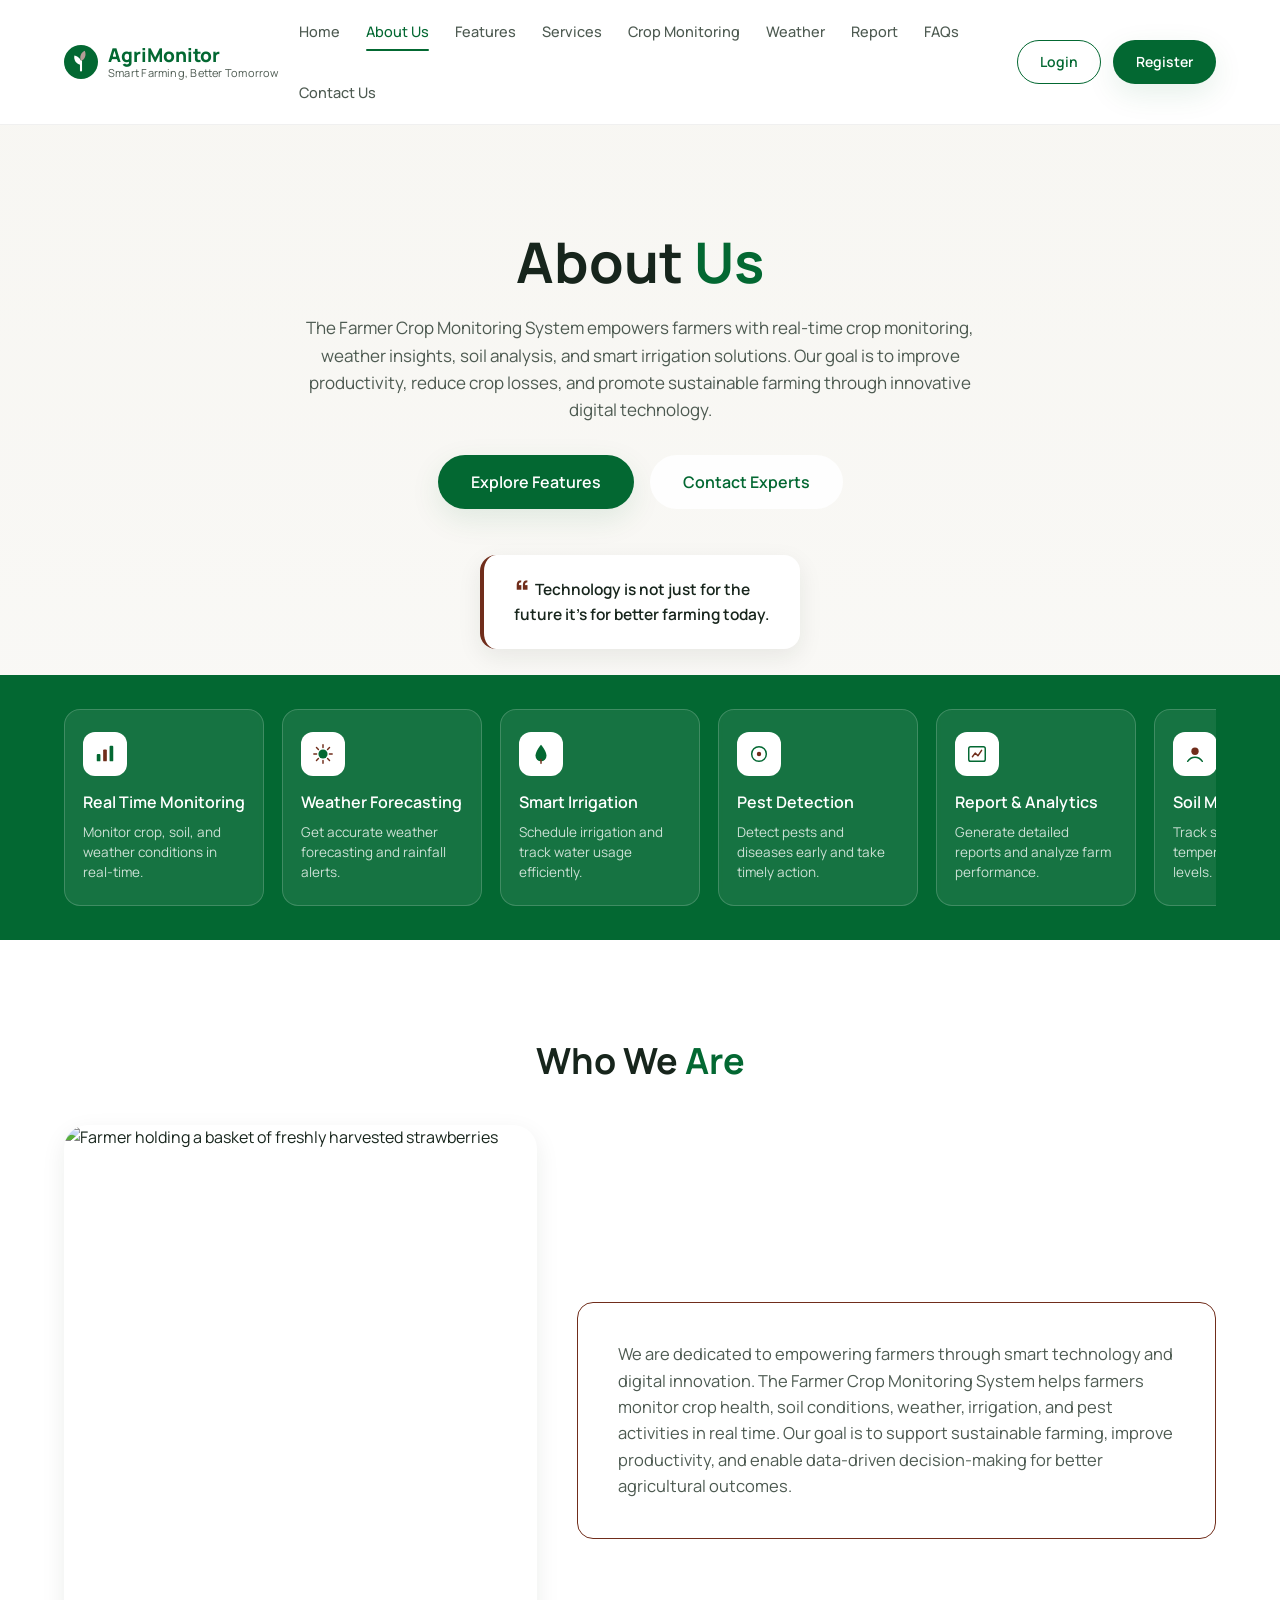
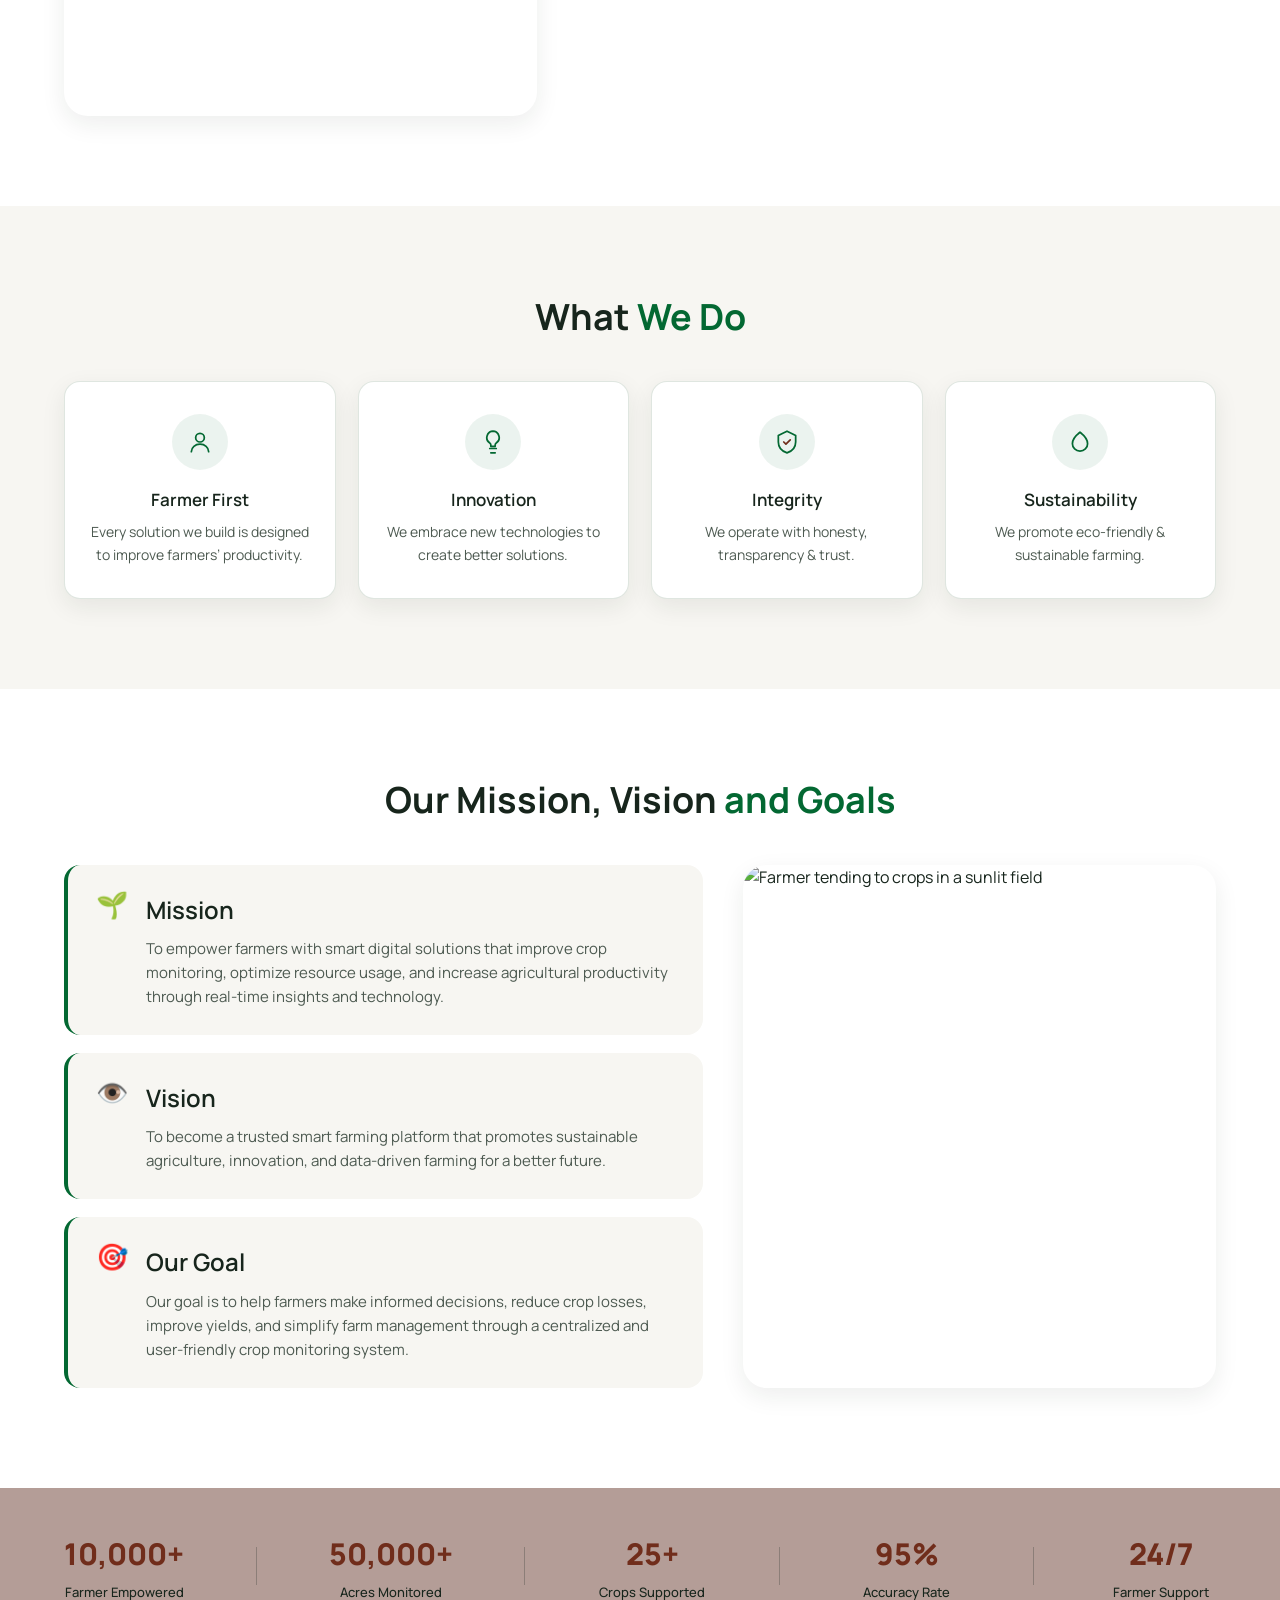
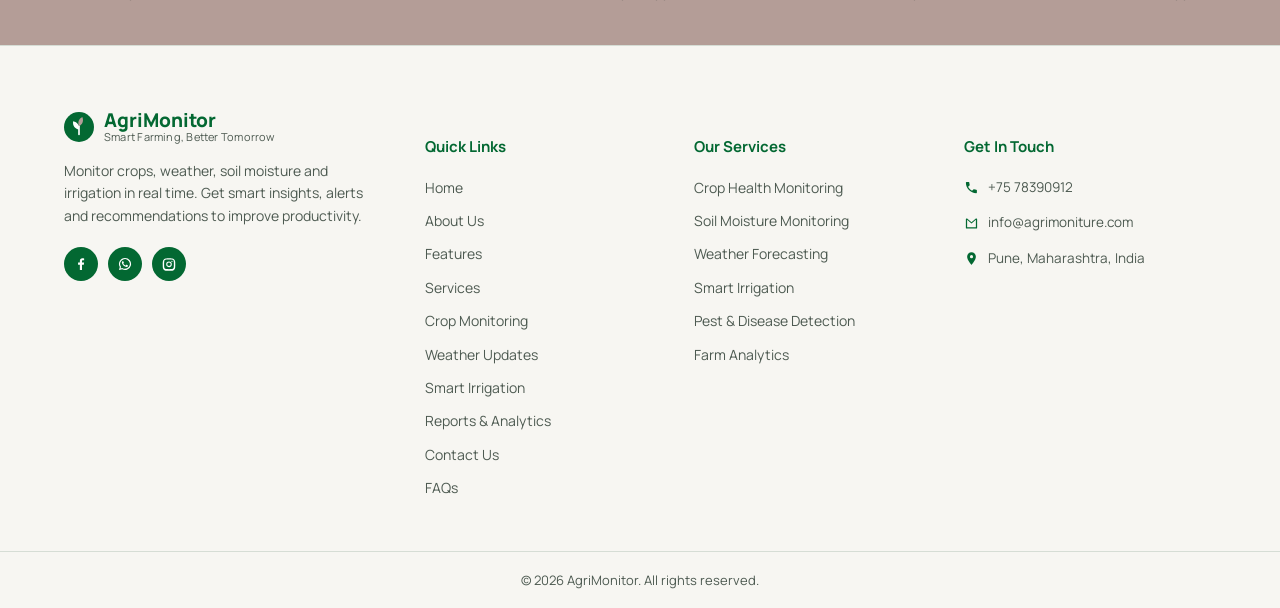
==== commit 6303f6be: "Update fmt.Println to output 'Goodbye World'" ====
--- a/index.html
+++ b/index.html
@@ -15,10 +15,11 @@
 <header class="site-header" id="siteHeader">
   <div class="container header-inner">
     <a href="index.html" class="logo">
-      <svg width="34" height="34" viewBox="0 0 34 34" fill="none" xmlns="http://www.w3.org/2000/svg">
-        <path d="M17 2C17 2 8 6 8 16C8 22.6274 12.3726 27 17 27C21.6274 27 26 22.6274 26 16C26 6 17 2 17 2Z" fill="#036832"/>
-        <path d="M17 27V32" stroke="#702D1B" stroke-width="2.4" stroke-linecap="round"/>
-        <path d="M12 30C13.5 28.5 15 28 17 28C19 28 20.5 28.5 22 30" stroke="#702D1B" stroke-width="2" stroke-linecap="round"/>
+      <svg width="34" height="34" viewBox="0 0 36 36" fill="none" xmlns="http://www.w3.org/2000/svg">
+        <circle cx="18" cy="18" r="18" fill="#036832"/>
+        <path d="M18 27V17" stroke="#ffffff" stroke-width="2.2" stroke-linecap="round"/>
+        <path d="M18 21c-5-1-8-5-7-10 5 1 8 5 7 10z" fill="#ffffff"/>
+        <path d="M18 17c4-2 6-6 4-11-4 2-6 6-4 11z" fill="#B49D97"/>
       </svg>
       <div class="logo-text">
         <span class="logo-title">AgriMonitor</span>
@@ -31,7 +32,7 @@
       <a href="#about" class="active">About Us</a>
       <a href="features.html">Features</a>
       <a href="services.html">Services</a>
-      <a href="#">Crop Monitoring</a>
+      <a href="crop-monitoring.html">Crop Monitoring</a>
       <a href="#">Weather</a>
       <a href="#">Report</a>
       <a href="#">FAQs</a>
@@ -54,7 +55,7 @@
   <div class="hero-media" aria-hidden="true"></div>
   <div class="hero-overlay"></div>
   <div class="container hero-content">
-    <h1 class="hero-title"><span>About</span> Us</h1>
+    <h1 class="hero-title">About <span>Us</span></h1>
     <p class="hero-text">
       The Farmer Crop Monitoring System empowers farmers with real-time crop monitoring,
       weather insights, soil analysis, and smart irrigation solutions. Our goal is to
@@ -240,8 +241,11 @@
   <div class="container footer-grid">
     <div class="footer-brand">
       <a href="index.html" class="logo">
-        <svg width="30" height="30" viewBox="0 0 34 34" fill="none" xmlns="http://www.w3.org/2000/svg">
-          <path d="M17 2C17 2 8 6 8 16C8 22.6274 12.3726 27 17 27C21.6274 27 26 22.6274 26 16C26 6 17 2 17 2Z" fill="#036832"/>
+        <svg width="30" height="30" viewBox="0 0 36 36" fill="none" xmlns="http://www.w3.org/2000/svg">
+          <circle cx="18" cy="18" r="18" fill="#036832"/>
+          <path d="M18 27V17" stroke="#ffffff" stroke-width="2" stroke-linecap="round"/>
+          <path d="M18 21c-5-1-8-5-7-10 5 1 8 5 7 10z" fill="#ffffff"/>
+          <path d="M18 17c4-2 6-6 4-11-4 2-6 6-4 11z" fill="#B49D97"/>
         </svg>
         <div class="logo-text">
           <span class="logo-title">AgriMonitor</span>
@@ -268,7 +272,7 @@
       <a href="#about">About Us</a>
       <a href="features.html">Features</a>
       <a href="services.html">Services</a>
-      <a href="#">Crop Monitoring</a>
+      <a href="crop-monitoring.html">Crop Monitoring</a>
       <a href="#">Weather Updates</a>
       <a href="services.html">Smart Irrigation</a>
       <a href="#">Reports &amp; Analytics</a>
--- a/style.css
+++ b/style.css
@@ -409,6 +409,407 @@
 }
 
 /* =========================================================
+   CROP MONITORING DASHBOARD
+   ========================================================= */
+.cm-hero{ background: var(--cream); padding: 64px 0 50px; }
+.cm-hero-grid{ display:grid; grid-template-columns: 1.15fr 0.85fr; align-items:center; gap:30px; }
+.cm-title{ font-size: clamp(30px, 4.2vw, 46px); margin-bottom:18px; }
+.cm-title span{ color: var(--green); }
+.cm-subtitle{ font-size:16px; color: var(--ink-soft); max-width:480px; margin-bottom:26px; }
+.cm-hero-art{ display:flex; justify-content:center; }
+.cm-hero-art .hero-art-svg{ width:100%; max-width:340px; height:auto; }
+
+.cm-info-bar{ padding: 26px 0; background: var(--white); margin-top:-1px; }
+.cm-info-grid{ display:grid; grid-template-columns: repeat(3, 1fr); gap:20px; }
+.cm-info-card{
+  display:flex; align-items:center; gap:14px;
+  background: var(--mist);
+  border-radius: var(--radius-md);
+  padding: 18px 22px;
+}
+.cm-info-icon{
+  width:42px; height:42px; border-radius:50%;
+  background: rgba(255,255,255,0.6);
+  display:flex; align-items:center; justify-content:center;
+  flex-shrink:0;
+}
+.cm-info-icon svg{ width:20px; height:20px; }
+.cm-info-label{ display:block; font-size:12.5px; color: var(--ink-soft); margin-bottom:2px; }
+.cm-info-value{ font-size:15px; font-weight:700; color: var(--ink); }
+
+.cm-overview{ padding: 66px 0 20px; }
+.overview-grid{
+  display:grid;
+  grid-template-columns: 1.3fr repeat(4, 1fr);
+  gap: 18px;
+}
+.donut-card{
+  border: 1.5px solid var(--brown);
+  border-radius: var(--radius-md);
+  padding: 24px;
+  display:flex; align-items:center; gap:18px;
+}
+.donut-wrap{ width:110px; height:110px; flex-shrink:0; }
+.donut-svg{ width:100%; height:100%; }
+.donut-legend{ display:flex; flex-direction:column; gap:8px; font-size:13.5px; }
+.donut-legend li{ list-style:none; display:flex; align-items:center; gap:8px; }
+.dot{ width:10px; height:10px; border-radius:50%; flex-shrink:0; }
+.dot--green{ background: var(--green); }
+.dot--amber{ background: #e8a83c; }
+.dot--red{ background: #d9532b; }
+
+.stat-card{
+  background: var(--white);
+  border: 1px solid rgba(163,183,167,0.4);
+  border-radius: var(--radius-md);
+  padding: 22px 18px;
+  box-shadow: var(--shadow-card);
+  text-align:left;
+}
+.stat-icon{
+  width:38px; height:38px; border-radius:50%;
+  background: var(--cream);
+  display:flex; align-items:center; justify-content:center;
+  margin-bottom:14px;
+}
+.stat-icon svg{ width:18px; height:18px; }
+.stat-card h4{ font-size:14px; color: var(--ink-soft); font-weight:600; margin-bottom:8px; }
+.stat-card strong{ display:block; font-size:22px; margin-bottom:8px; }
+.stat-tag{ font-size:11.5px; font-weight:700; padding:3px 10px; border-radius:999px; }
+.stat-tag--good{ background: rgba(3,104,50,0.1); color: var(--green); }
+
+.cm-subheading{ font-size:20px; margin-bottom:18px; }
+.cm-subheading span{ color: var(--green); }
+
+.cm-weather-location{ padding: 60px 0; }
+.weather-location-grid{ display:grid; grid-template-columns: 1fr 1.4fr; gap: 30px; }
+
+.weather-card{
+  background: linear-gradient(160deg, #2f6fb0, #14335c);
+  border-radius: var(--radius-lg);
+  padding: 24px 26px;
+  color:#fff;
+}
+.weather-top{ display:flex; justify-content:space-between; align-items:flex-start; margin-bottom:6px; }
+.weather-city{ display:block; font-size:17px; font-weight:700; }
+.weather-day{ font-size:12.5px; color: rgba(255,255,255,0.75); }
+.weather-temp{ font-size:30px; font-weight:800; }
+.weather-icon-big{ margin: 6px 0 14px; }
+.weather-week{ display:grid; grid-template-columns: repeat(7, 1fr); gap:6px; border-top:1px solid rgba(255,255,255,0.18); padding-top:14px; }
+.weather-day-col{ display:flex; flex-direction:column; align-items:center; gap:4px; font-size:11px; color: rgba(255,255,255,0.85); }
+.weather-day-col em{ font-style:normal; font-weight:700; font-size:11.5px; }
+
+.location-grid{ display:grid; grid-template-columns: 1.3fr 1fr; gap:18px; }
+.map-card{
+  border-radius: var(--radius-lg);
+  overflow:hidden;
+  box-shadow: var(--shadow-card);
+  min-height: 220px;
+}
+.map-svg{ width:100%; height:100%; display:block; }
+.location-card{
+  border: 1.5px solid rgba(163,183,167,0.5);
+  border-radius: var(--radius-md);
+  padding: 24px;
+  display:flex; flex-direction:column; justify-content:center;
+}
+.location-card h4{ font-size:17px; margin-bottom:8px; }
+.location-card p{ font-size:13.5px; margin-bottom:18px; }
+.location-btn{ align-self:flex-start; display:inline-flex; align-items:center; gap:8px; padding:9px 18px; font-size:13.5px; }
+
+.cm-alerts{ padding: 20px 0 70px; }
+.alerts-grid{ display:grid; grid-template-columns: 1.1fr 0.9fr; gap:26px; align-items:start; }
+.alerts-card{
+  background: var(--white);
+  border: 1.5px solid rgba(163,183,167,0.5);
+  border-radius: var(--radius-md);
+  padding: 26px;
+}
+.alert-item{
+  display:flex; align-items:flex-start; gap:14px;
+  padding: 16px 0;
+  border-top: 1px solid rgba(163,183,167,0.3);
+  position:relative;
+}
+.alert-item:first-of-type{ border-top:none; padding-top:6px; }
+.alert-thumb{ width:48px; height:48px; border-radius: var(--radius-sm); flex-shrink:0; overflow:hidden; }
+.alert-thumb svg{ width:100%; height:100%; display:block; }
+.alert-body{ flex:1; min-width:0; }
+.alert-heading{ display:flex; justify-content:space-between; align-items:baseline; gap:10px; flex-wrap:wrap; }
+.alert-heading h5{ font-size:14.5px; font-weight:700; margin:0; }
+.alert-time{ font-size:11.5px; color: var(--ink-soft); white-space:nowrap; }
+.alert-body p{ font-size:13px; margin-top:4px; }
+.risk-badge{
+  align-self:flex-start;
+  font-size:11px; font-weight:700; padding:4px 12px; border-radius:999px;
+  white-space:nowrap;
+}
+.risk-badge--high{ background: rgba(217,83,43,0.12); color:#c0431f; }
+.risk-badge--medium{ background: rgba(232,168,60,0.15); color:#a97a12; }
+
+.recommend-card{
+  background: var(--white);
+  border: 1.5px solid rgba(163,183,167,0.5);
+  border-radius: var(--radius-md);
+  padding: 26px;
+}
+.recommend-list{ margin-bottom:18px; }
+.recommend-list li{ font-size:13.5px; }
+.view-all-link{ font-size:14px; font-weight:600; }
+
+.cm-cta{ background: var(--cream); padding: 46px 0; }
+.cm-cta-grid{ display:grid; grid-template-columns: 1.6fr auto auto; align-items:center; gap:24px; }
+.cm-cta-text h3{ font-size:20px; margin-bottom:8px; }
+.cm-cta-text p{ font-size:14px; max-width:480px; }
+.cm-cta-actions{ display:flex; gap:12px; }
+.cm-cta-art{ display:flex; justify-content:flex-end; }
+
+@media (max-width: 1100px){
+  .overview-grid{ grid-template-columns: repeat(3, 1fr); }
+  .donut-card{ grid-column: span 3; }
+  .weather-location-grid{ grid-template-columns:1fr; }
+  .alerts-grid{ grid-template-columns:1fr; }
+  .cm-cta-grid{ grid-template-columns:1fr; text-align:center; }
+  .cm-cta-actions{ justify-content:center; }
+  .cm-cta-art{ justify-content:center; }
+  .cm-cta-text p{ margin-left:auto; margin-right:auto; }
+}
+@media (max-width: 860px){
+  .cm-hero-grid{ grid-template-columns:1fr; text-align:center; }
+  .cm-hero-text{ order:2; }
+  .cm-hero-art{ order:1; margin-bottom:16px; }
+  .cm-subtitle{ margin-left:auto; margin-right:auto; }
+  .cm-info-grid{ grid-template-columns:1fr; }
+  .overview-grid{ grid-template-columns: repeat(2, 1fr); }
+  .donut-card{ grid-column: span 2; }
+  .location-grid{ grid-template-columns:1fr; }
+}
+@media (max-width: 560px){
+  .overview-grid{ grid-template-columns: 1fr; }
+  .donut-card{ grid-column: span 1; flex-direction:column; text-align:center; }
+  .weather-week{ grid-template-columns: repeat(4, 1fr); row-gap:12px; }
+  .alert-heading{ flex-direction:column; gap:2px; }
+  .risk-badge{ margin-top:8px; }
+  .alert-item{ flex-wrap:wrap; }
+}
+
+/* =========================================================
+   SERVICES PAGE
+   ========================================================= */
+.services-hero{
+  background: var(--cream);
+  padding: 70px 0 60px;
+}
+.services-hero-grid{
+  display:grid;
+  grid-template-columns: 1.2fr 0.8fr;
+  align-items:center;
+  gap: 30px;
+}
+.services-title{
+  font-size: clamp(30px, 4.4vw, 48px);
+  line-height:1.18;
+  margin-bottom:20px;
+}
+.services-title span{ color: var(--green); }
+.services-subtitle{ font-size:16.5px; color: var(--ink-soft); max-width:520px; margin-bottom:30px; }
+.services-hero-art{ display:flex; justify-content:center; }
+.hero-art-svg{ width:100%; max-width:340px; height:auto; }
+
+.services-intro{ padding: 56px 0 10px; text-align:center; }
+.services-intro-text{
+  max-width: 620px; margin: -18px auto 0;
+  font-size:15.5px; color: var(--ink-soft);
+}
+
+.services-list{ padding: 50px 0 90px; }
+.service-row{
+  display:grid;
+  grid-template-columns: 1fr 1fr;
+  gap: 28px;
+  align-items:stretch;
+  margin-bottom: 28px;
+}
+.service-row--reverse .service-card{ order:2; }
+.service-row--reverse .service-visual{ order:1; }
+
+.service-card{
+  background: var(--white);
+  border: 1.5px solid rgba(163,183,167,0.5);
+  border-radius: var(--radius-md);
+  padding: 32px 34px;
+  display:flex; flex-direction:column;
+  justify-content:center;
+}
+.service-card h3{ font-size:22px; margin-bottom:10px; }
+.service-card > p{ font-size:14.5px; margin-bottom:16px; }
+.service-checklist{ display:flex; flex-direction:column; gap:9px; margin-bottom:22px; }
+.service-checklist li{
+  list-style:none;
+  font-size:14px; color: var(--ink);
+  display:flex; align-items:center; gap:9px;
+}
+.service-checklist li::before{
+  content:'';
+  flex-shrink:0;
+  width:17px; height:17px;
+  border-radius:50%;
+  background: var(--green);
+  background-image: url("data:image/svg+xml,%3Csvg xmlns='http://www.w3.org/2000/svg' viewBox='0 0 24 24' fill='none' stroke='white' stroke-width='3' stroke-linecap='round' stroke-linejoin='round'%3E%3Cpolyline points='4,13 9,18 20,6'/%3E%3C/svg%3E");
+  background-repeat:no-repeat;
+  background-position:center;
+  background-size: 60%;
+}
+.service-learn-more{
+  align-self:flex-start;
+  display:inline-flex; align-items:center; gap:8px;
+  padding: 10px 22px; font-size:14px;
+}
+.service-learn-more span{ transition: transform .18s ease; }
+.service-learn-more:hover span{ transform: translateX(3px); }
+
+.service-visual{
+  border-radius: var(--radius-md);
+  min-height: 220px;
+  position:relative;
+  display:flex; align-items:flex-end; justify-content:flex-start;
+  padding: 20px;
+  overflow:hidden;
+  background-size: cover;
+  background-position:center;
+}
+.service-visual--crop{ background: linear-gradient(135deg, #4c8f5f, #1c5c39); }
+.service-visual--weather{ background: linear-gradient(135deg, #6fa8d8, #345f8c); }
+.service-visual--irrigation{ background: linear-gradient(135deg, #4a9067, #235940); }
+.service-visual--soil{ background: linear-gradient(135deg, #7a5540, #4a3325); }
+.service-visual--pest{ background: linear-gradient(135deg, #5c8a52, #2f5a2a); }
+.service-visual--reports{ background: linear-gradient(135deg, #4c8f5f, #1c5c39); }
+.service-visual--expert{ background: linear-gradient(135deg, #6f7d6f, #3a4a3a); }
+
+.service-widget{
+  background: var(--white);
+  border-radius: var(--radius-sm);
+  box-shadow: var(--shadow-card);
+  padding: 16px 18px;
+  width: 100%;
+  max-width: 260px;
+}
+.widget-label{ display:block; font-size:12px; font-weight:700; color: var(--ink-soft); margin-bottom:8px; text-transform:uppercase; letter-spacing:.03em; }
+.widget-badge{
+  display:inline-flex; align-items:center; gap:6px;
+  font-size:12.5px; font-weight:700; padding:4px 10px; border-radius:999px;
+  margin-bottom:8px;
+}
+.widget-badge--good{ background: rgba(3,104,50,0.1); color: var(--green); }
+.widget-badge--warn{ background: rgba(180,60,20,0.1); color: #b3401e; }
+.widget-sparkline{ width:100%; height:32px; display:block; }
+.widget-note{ font-size:12.5px; color: var(--ink-soft); margin-top:4px; line-height:1.5; }
+.widget-expert-name{ display:block; font-size:11.5px; font-weight:600; color: var(--green); margin-top:8px; }
+
+.forecast-rows{ display:flex; flex-direction:column; gap:6px; }
+.forecast-row{ display:flex; justify-content:space-between; font-size:13px; color: var(--ink); }
+
+.irrigation-row{ display:flex; justify-content:space-between; align-items:center; font-size:13px; padding:5px 0; }
+.toggle{ width:32px; height:18px; border-radius:999px; background: var(--mist); position:relative; display:inline-block; }
+.toggle::after{ content:''; position:absolute; top:2px; left:2px; width:14px; height:14px; border-radius:50%; background:#fff; transition:left .2s ease; }
+.toggle--on{ background: var(--green); }
+.toggle--on::after{ left:16px; }
+
+.soil-row{ display:flex; align-items:center; gap:8px; font-size:12.5px; padding:4px 0; }
+.soil-row span:first-child{ flex:1; color: var(--ink-soft); }
+.soil-row span:nth-child(2){ font-weight:700; color: var(--ink); }
+.tag{ font-style:normal; font-size:10.5px; font-weight:700; padding:2px 8px; border-radius:999px; }
+.tag--good{ background: rgba(3,104,50,0.1); color: var(--green); }
+.tag--medium{ background: rgba(180,140,20,0.12); color: #9a7a10; }
+
+.widget-bars{ width:100%; height:40px; display:block; }
+
+/* =========================================================
+   WORKFLOW
+   ========================================================= */
+.workflow{ padding: 20px 0 90px; background: var(--white); }
+.workflow-track{
+  display:flex; align-items:flex-start; justify-content:center;
+  gap: 10px; flex-wrap: wrap;
+}
+.workflow-step{
+  background: var(--cream);
+  border-radius: var(--radius-md);
+  padding: 24px 18px;
+  text-align:center;
+  width: 190px;
+}
+.workflow-icon{
+  width:48px; height:48px; margin:0 auto 14px;
+  background: var(--white);
+  border-radius:50%;
+  box-shadow: var(--shadow-card);
+  display:flex; align-items:center; justify-content:center;
+}
+.workflow-icon svg{ width:22px; height:22px; }
+.workflow-step h4{ font-size:15px; margin-bottom:6px; }
+.workflow-step p{ font-size:12.5px; }
+.workflow-arrow{
+  align-self:center;
+  color: var(--brown);
+  font-size:20px;
+  font-weight:700;
+  padding-top: 44px;
+}
+
+/* =========================================================
+   TESTIMONIALS
+   ========================================================= */
+.testimonials{ background: var(--sage); padding: 80px 0; }
+.testimonials-grid{
+  display:grid;
+  grid-template-columns: 1fr 1.1fr 1fr;
+  gap: 26px;
+  align-items:center;
+}
+.testimonial-center .section-title{ margin-bottom:22px; }
+.testimonial-card{
+  background: var(--white);
+  border-radius: var(--radius-md);
+  padding: 26px 24px;
+  box-shadow: var(--shadow-card);
+}
+.testimonial-card--accent{ border: 1.5px solid var(--brown); }
+.testimonial-card p{ font-size:13.5px; color: var(--ink); margin-bottom:18px; line-height:1.6; }
+.testimonial-author{ display:flex; align-items:center; gap:12px; }
+.avatar{
+  width:38px; height:38px; border-radius:50%;
+  background: var(--green); color:#fff;
+  display:flex; align-items:center; justify-content:center;
+  font-size:13px; font-weight:700; flex-shrink:0;
+}
+.testimonial-author strong{ display:block; font-size:13.5px; }
+.testimonial-author span{ font-size:12px; color: var(--ink-soft); }
+
+@media (max-width: 1100px){
+  .services-hero-grid{ grid-template-columns:1fr; text-align:center; }
+  .services-hero-text{ order:2; }
+  .services-hero-art{ order:1; margin-bottom:20px; }
+  .services-hero-text .hero-ctas{ justify-content:center; }
+  .service-row, .service-row--reverse{ grid-template-columns:1fr; }
+  .service-row--reverse .service-card{ order:1; }
+  .service-row--reverse .service-visual{ order:2; }
+  .testimonials-grid{ grid-template-columns:1fr; }
+  .testimonial-center{ order:-1; margin-bottom:10px; }
+}
+@media (max-width: 860px){
+  .workflow-track{ flex-direction:column; align-items:center; }
+  .workflow-arrow{ transform: rotate(90deg); padding-top:0; }
+  .workflow-step{ width:100%; max-width:280px; }
+}
+@media (max-width: 560px){
+  .service-card{ padding:24px 22px; }
+  .services-hero{ padding: 48px 0 40px; }
+  .services-hero-text .hero-ctas{ flex-direction:column; }
+  .services-hero-text .hero-ctas .btn{ width:100%; }
+}
+
+/* =========================================================
    FEATURES PAGE
    ========================================================= */
 .features-hero{
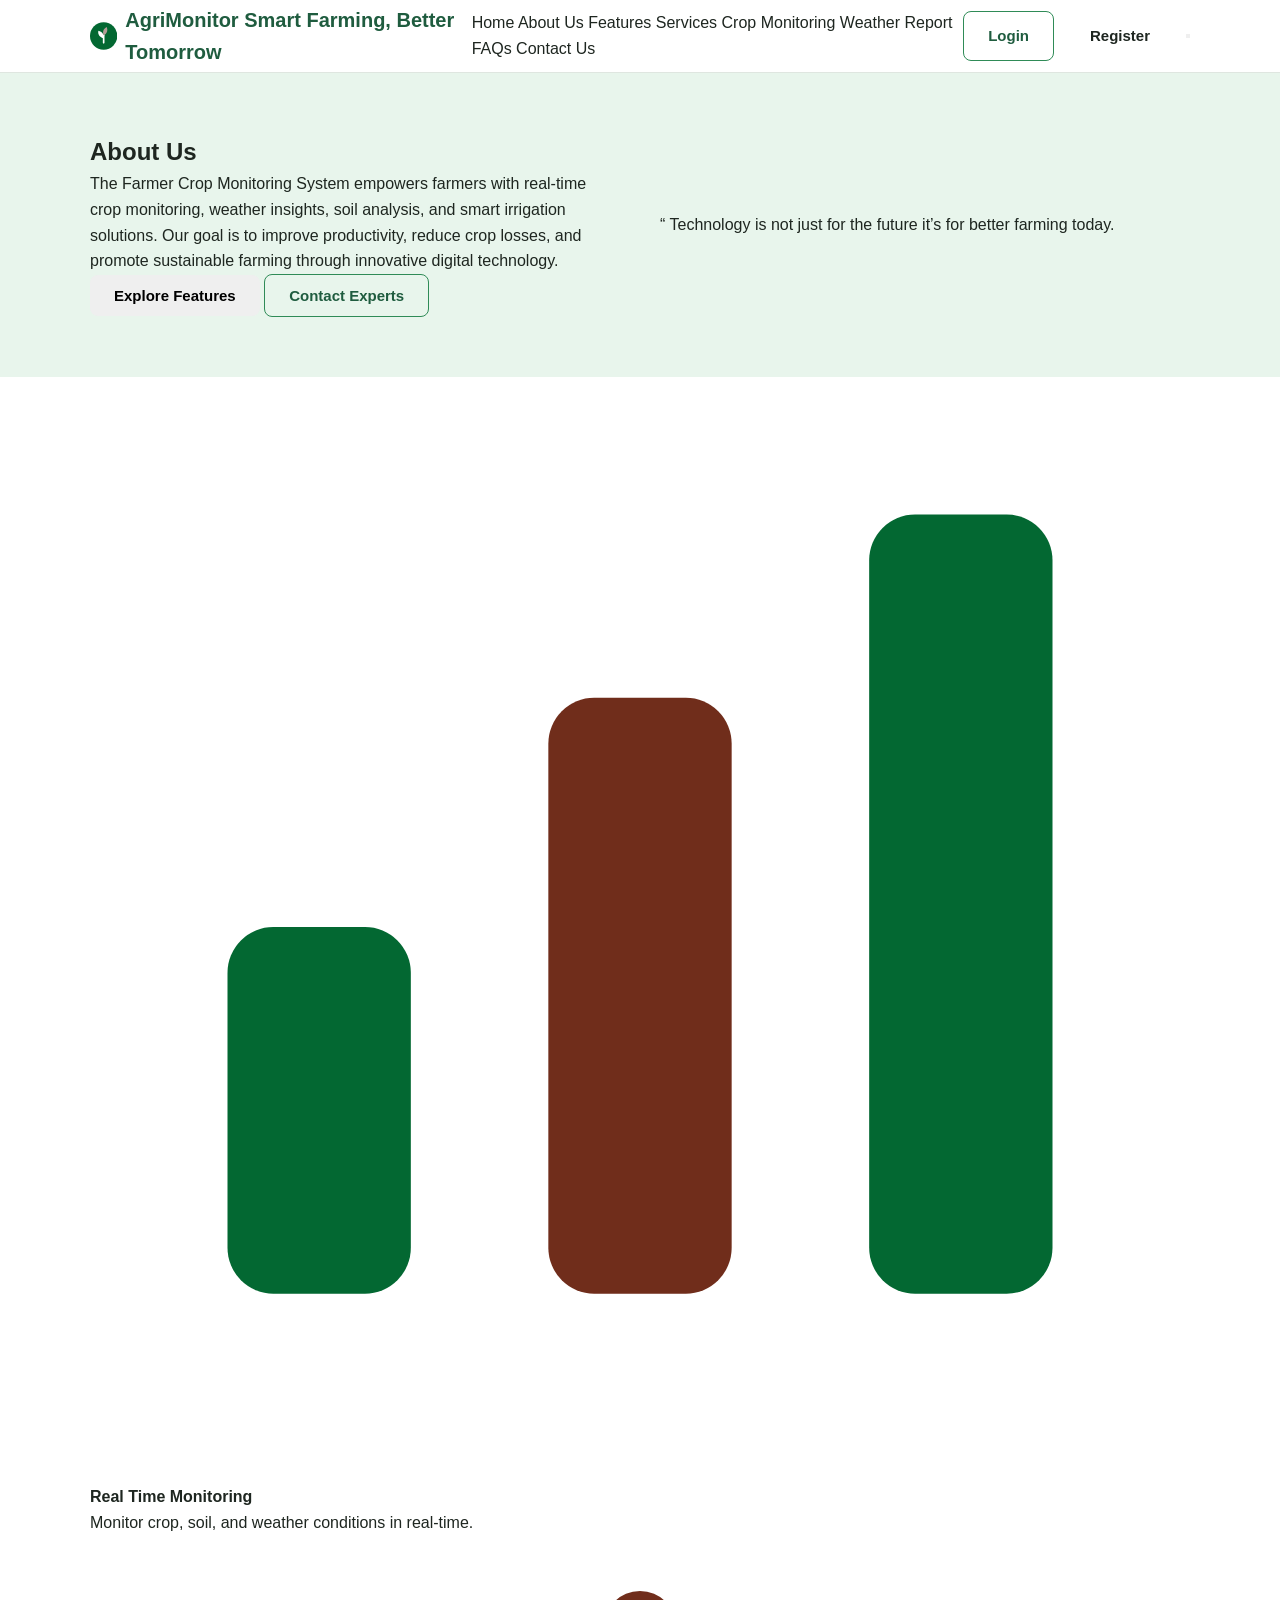
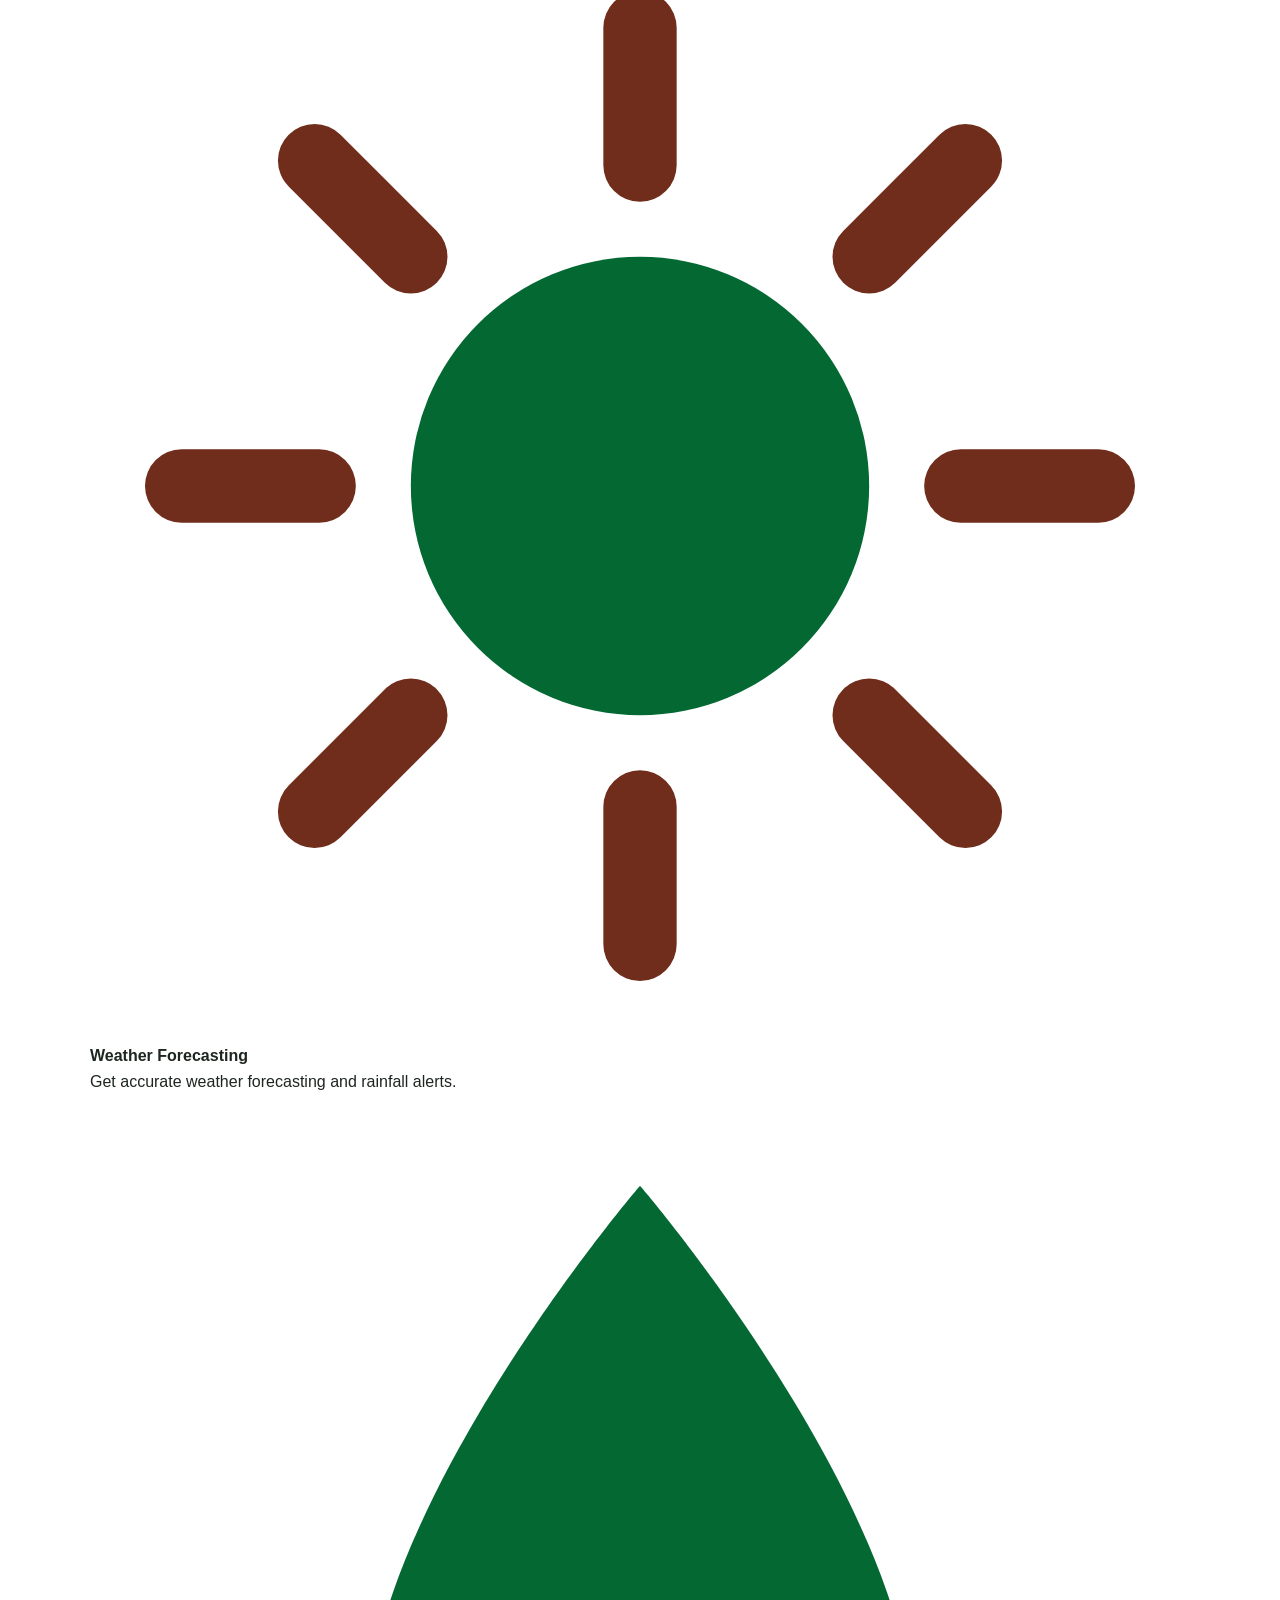
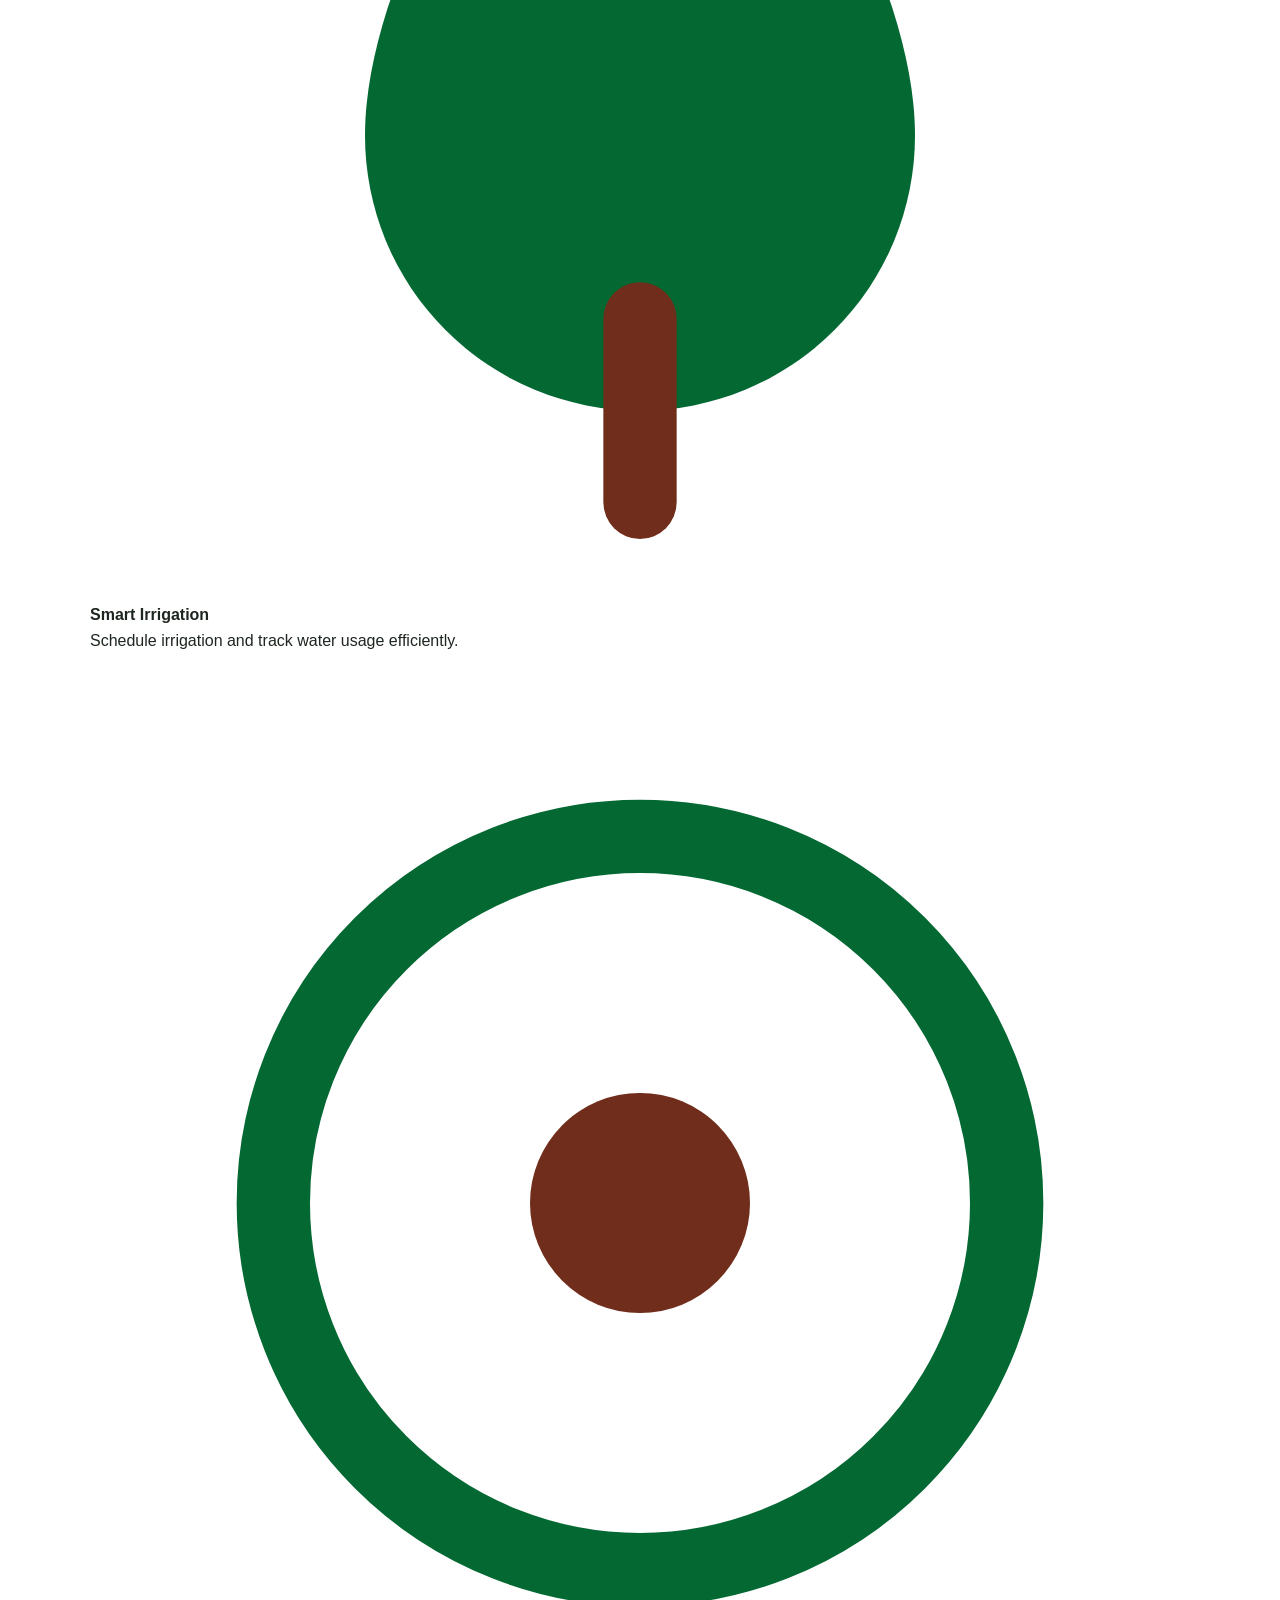
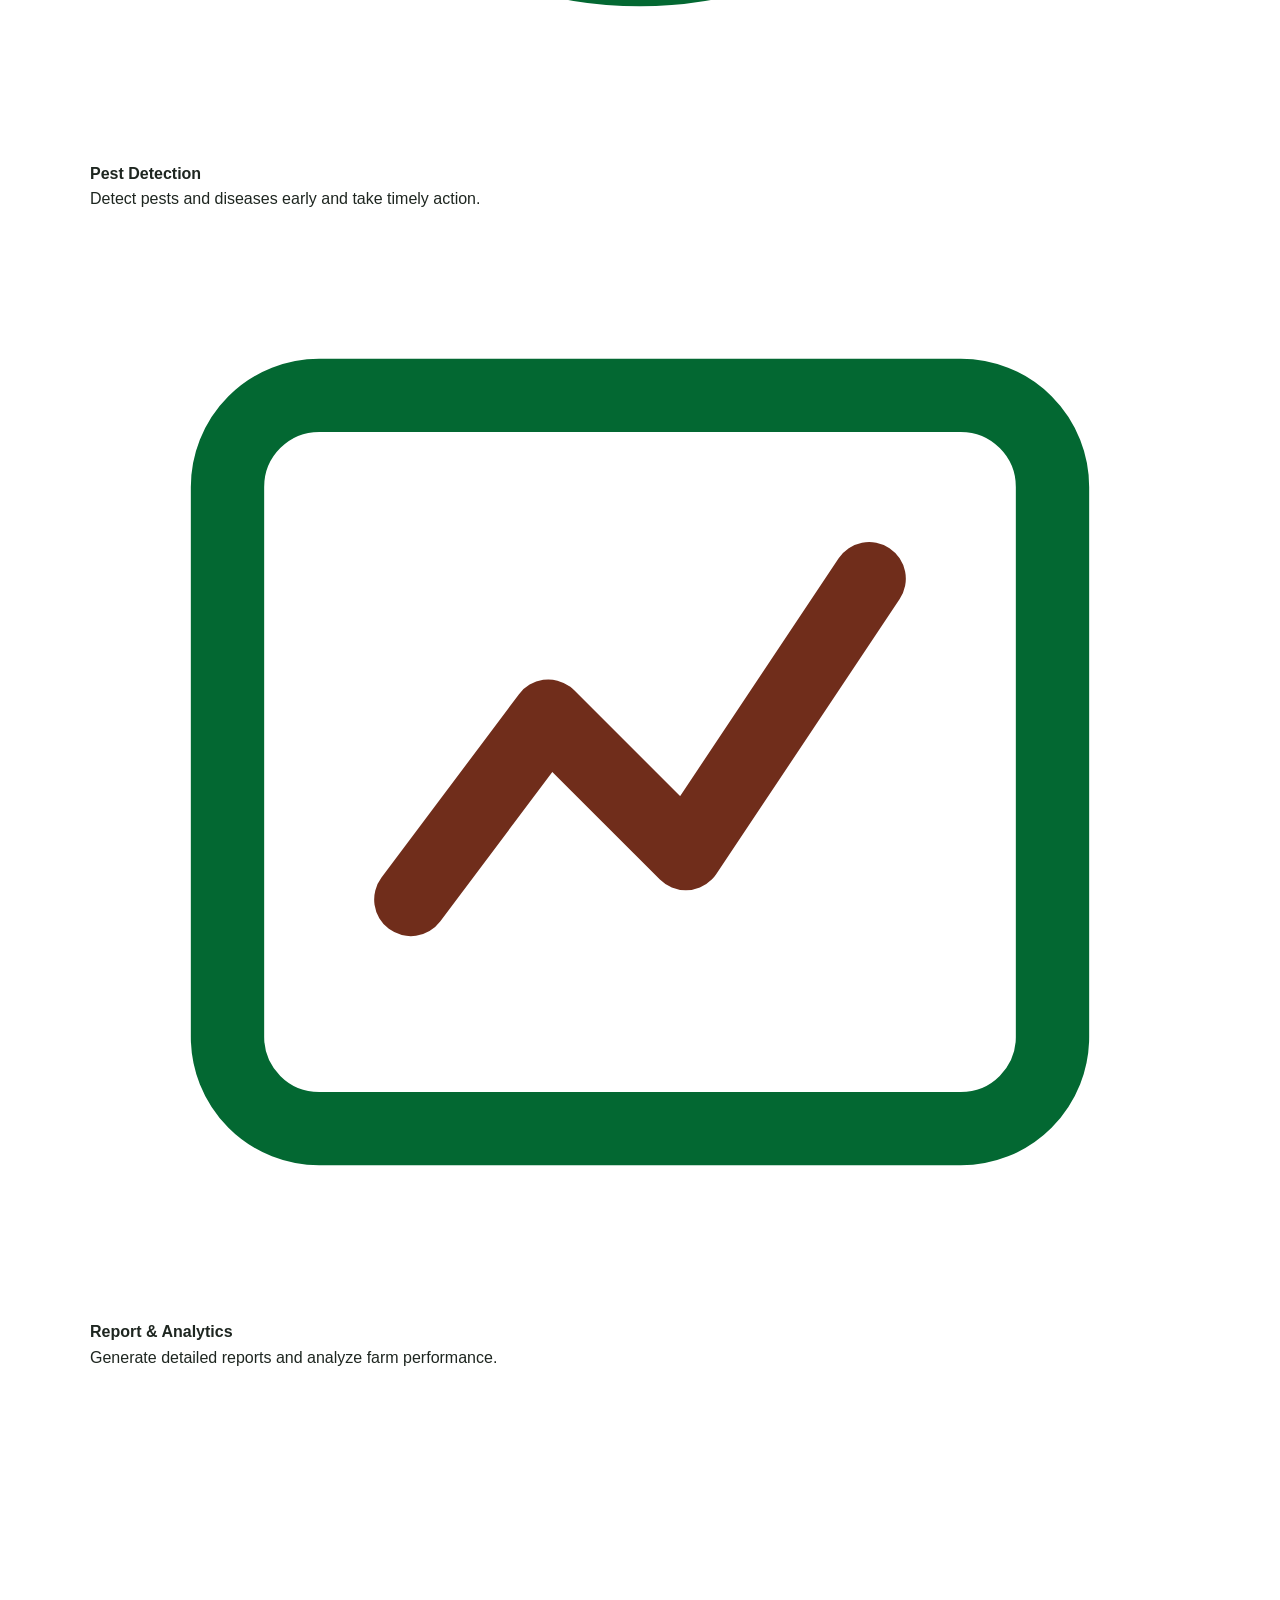
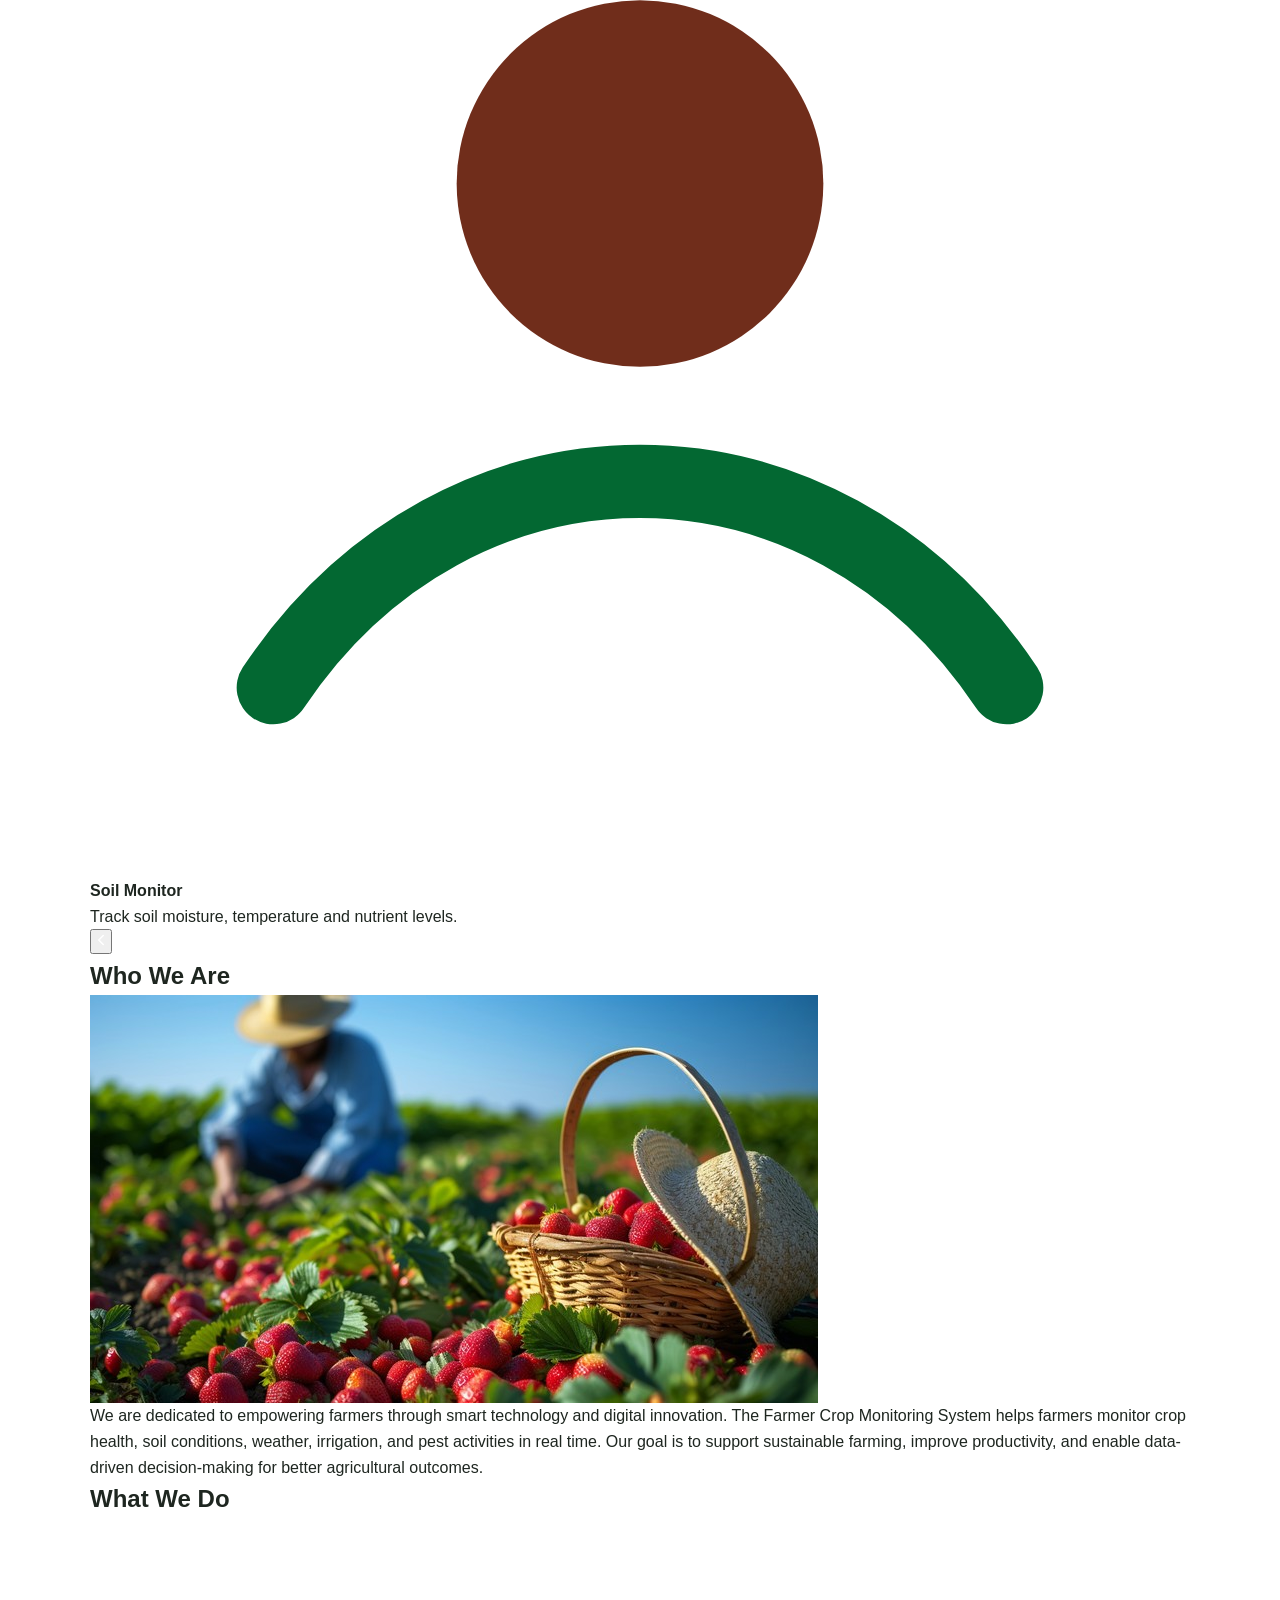
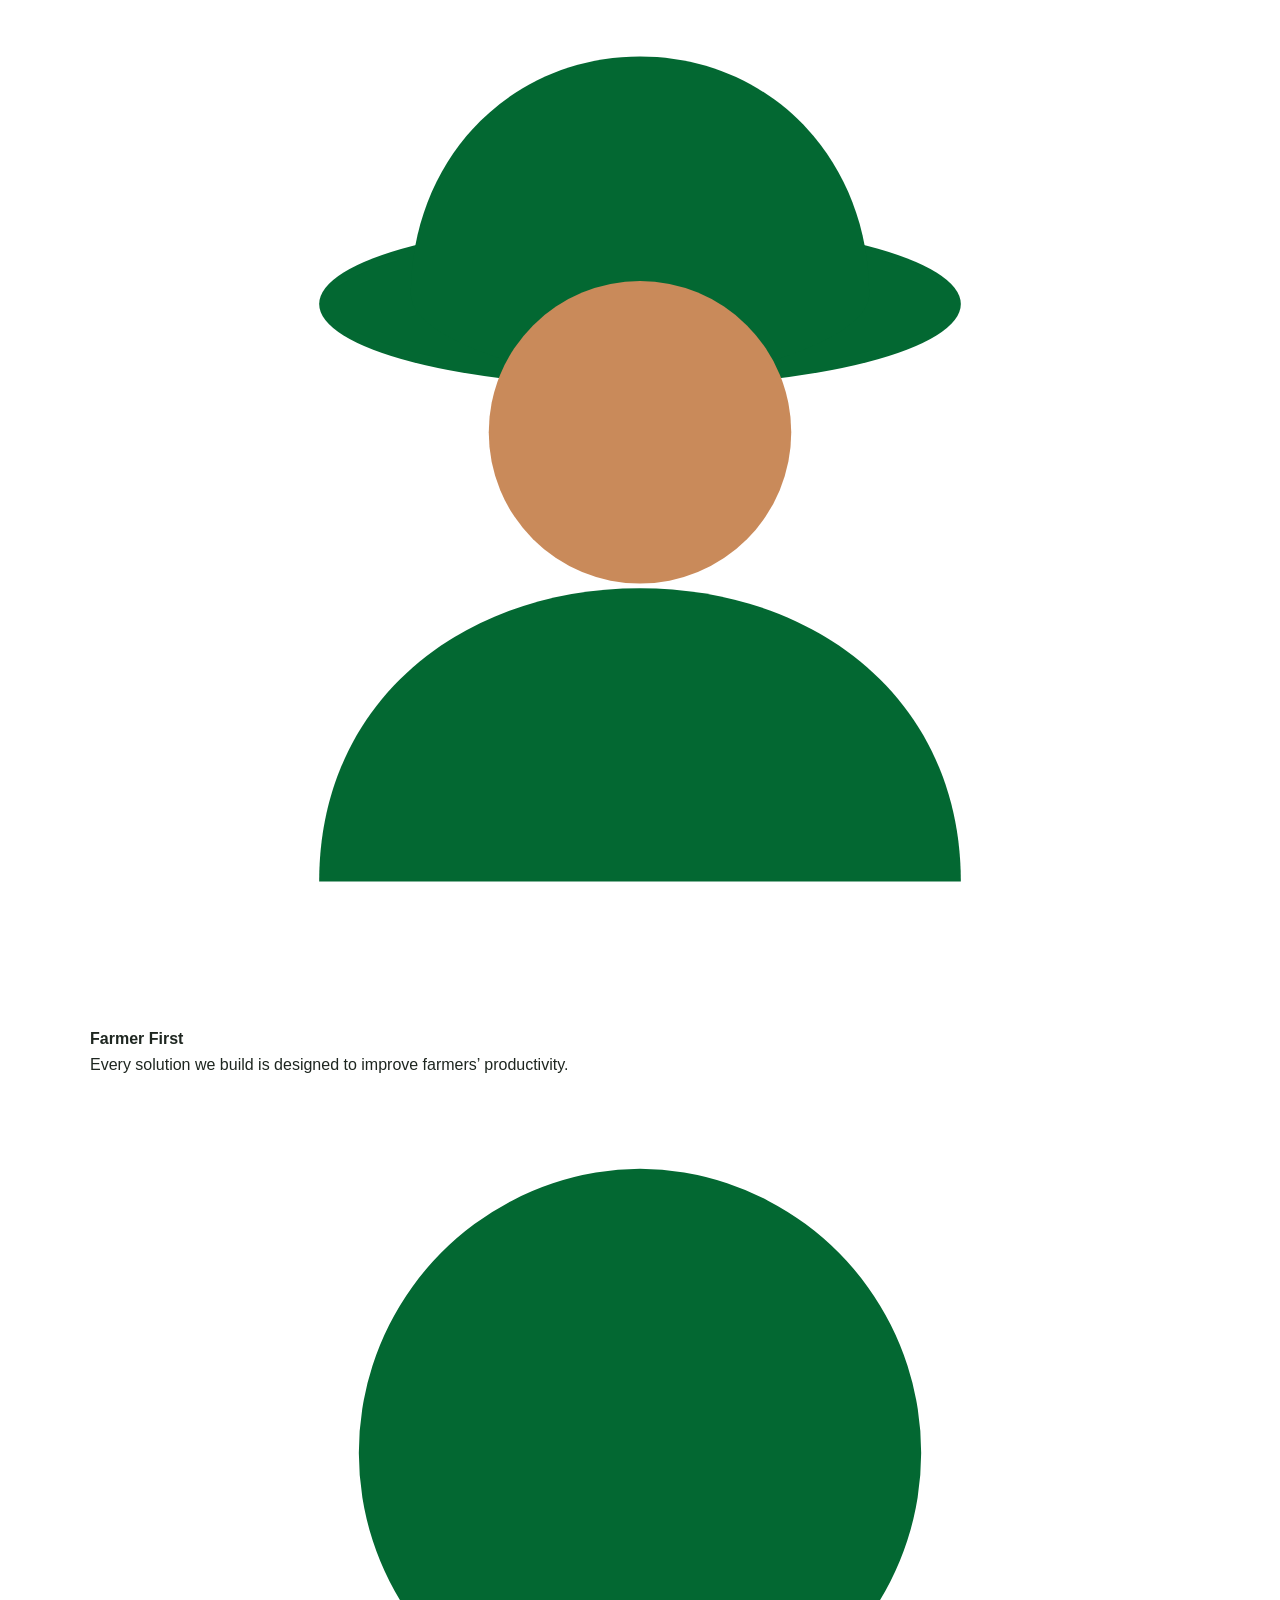
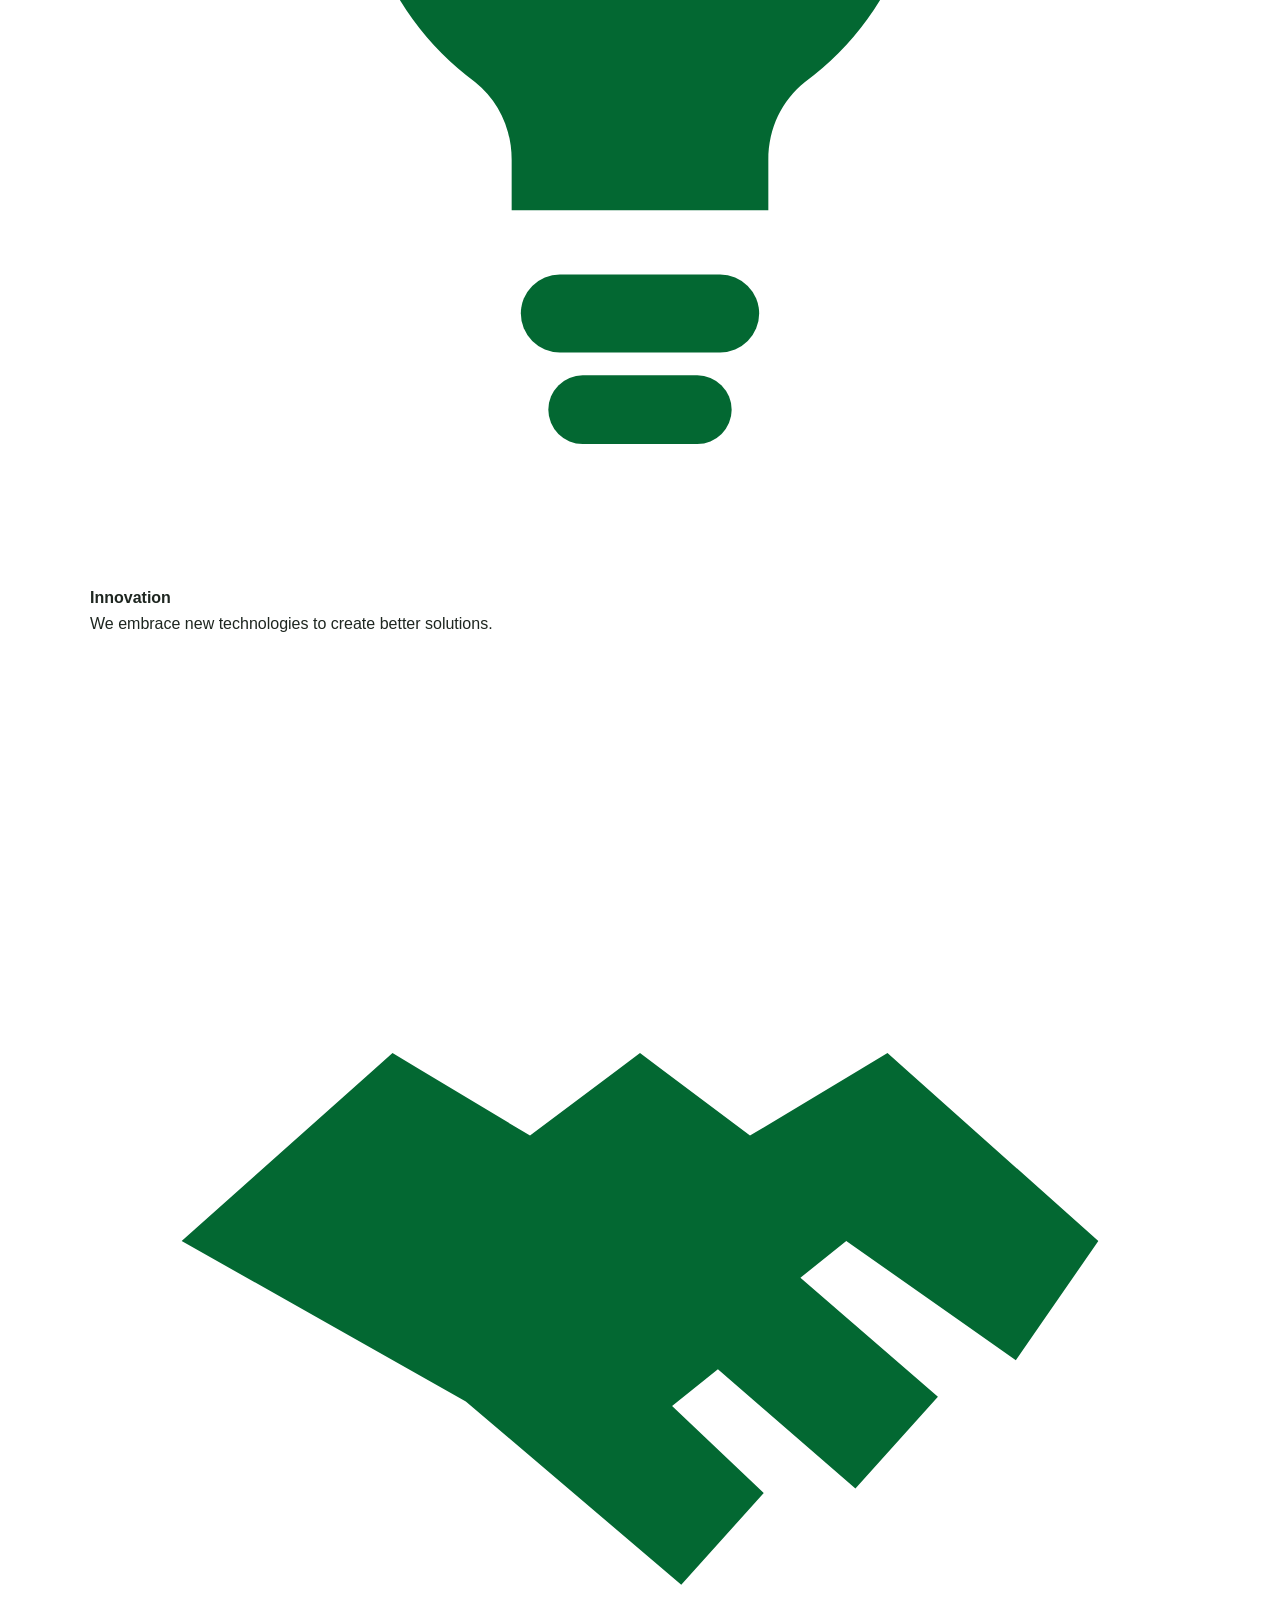
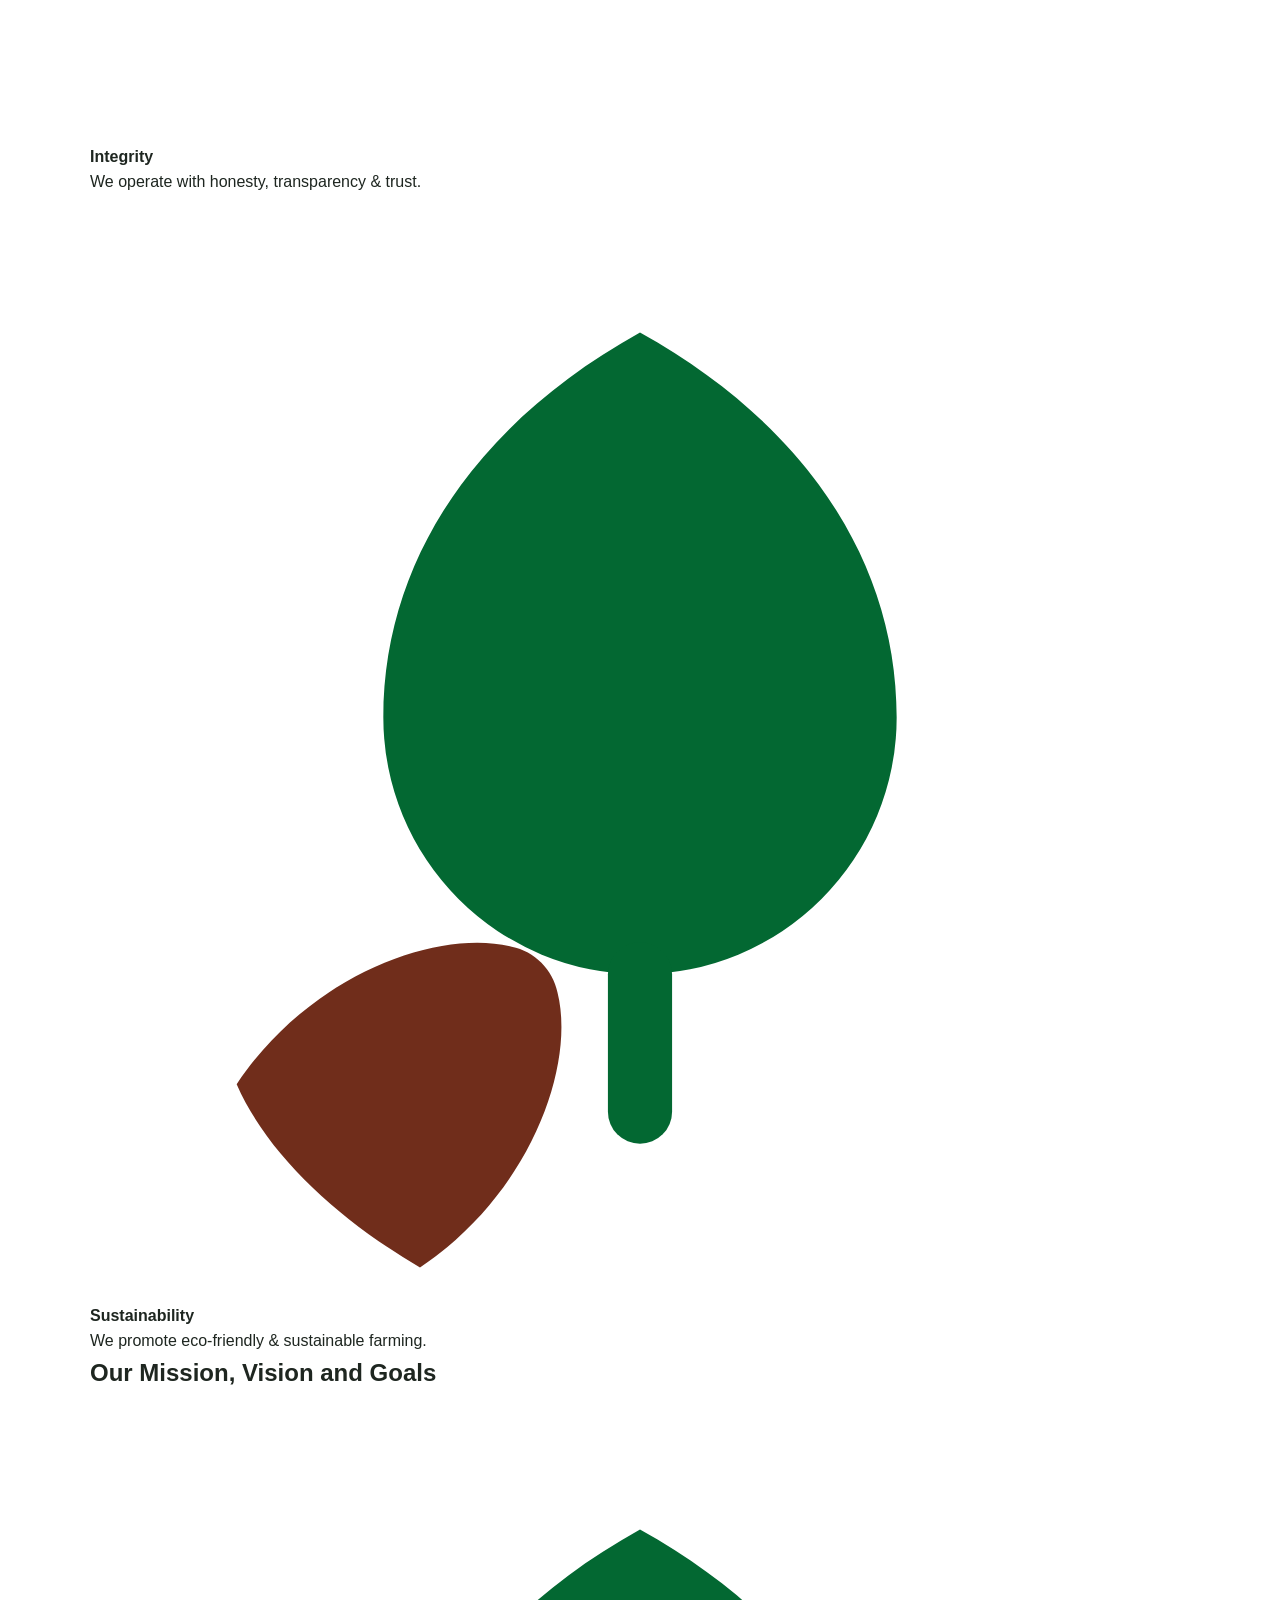
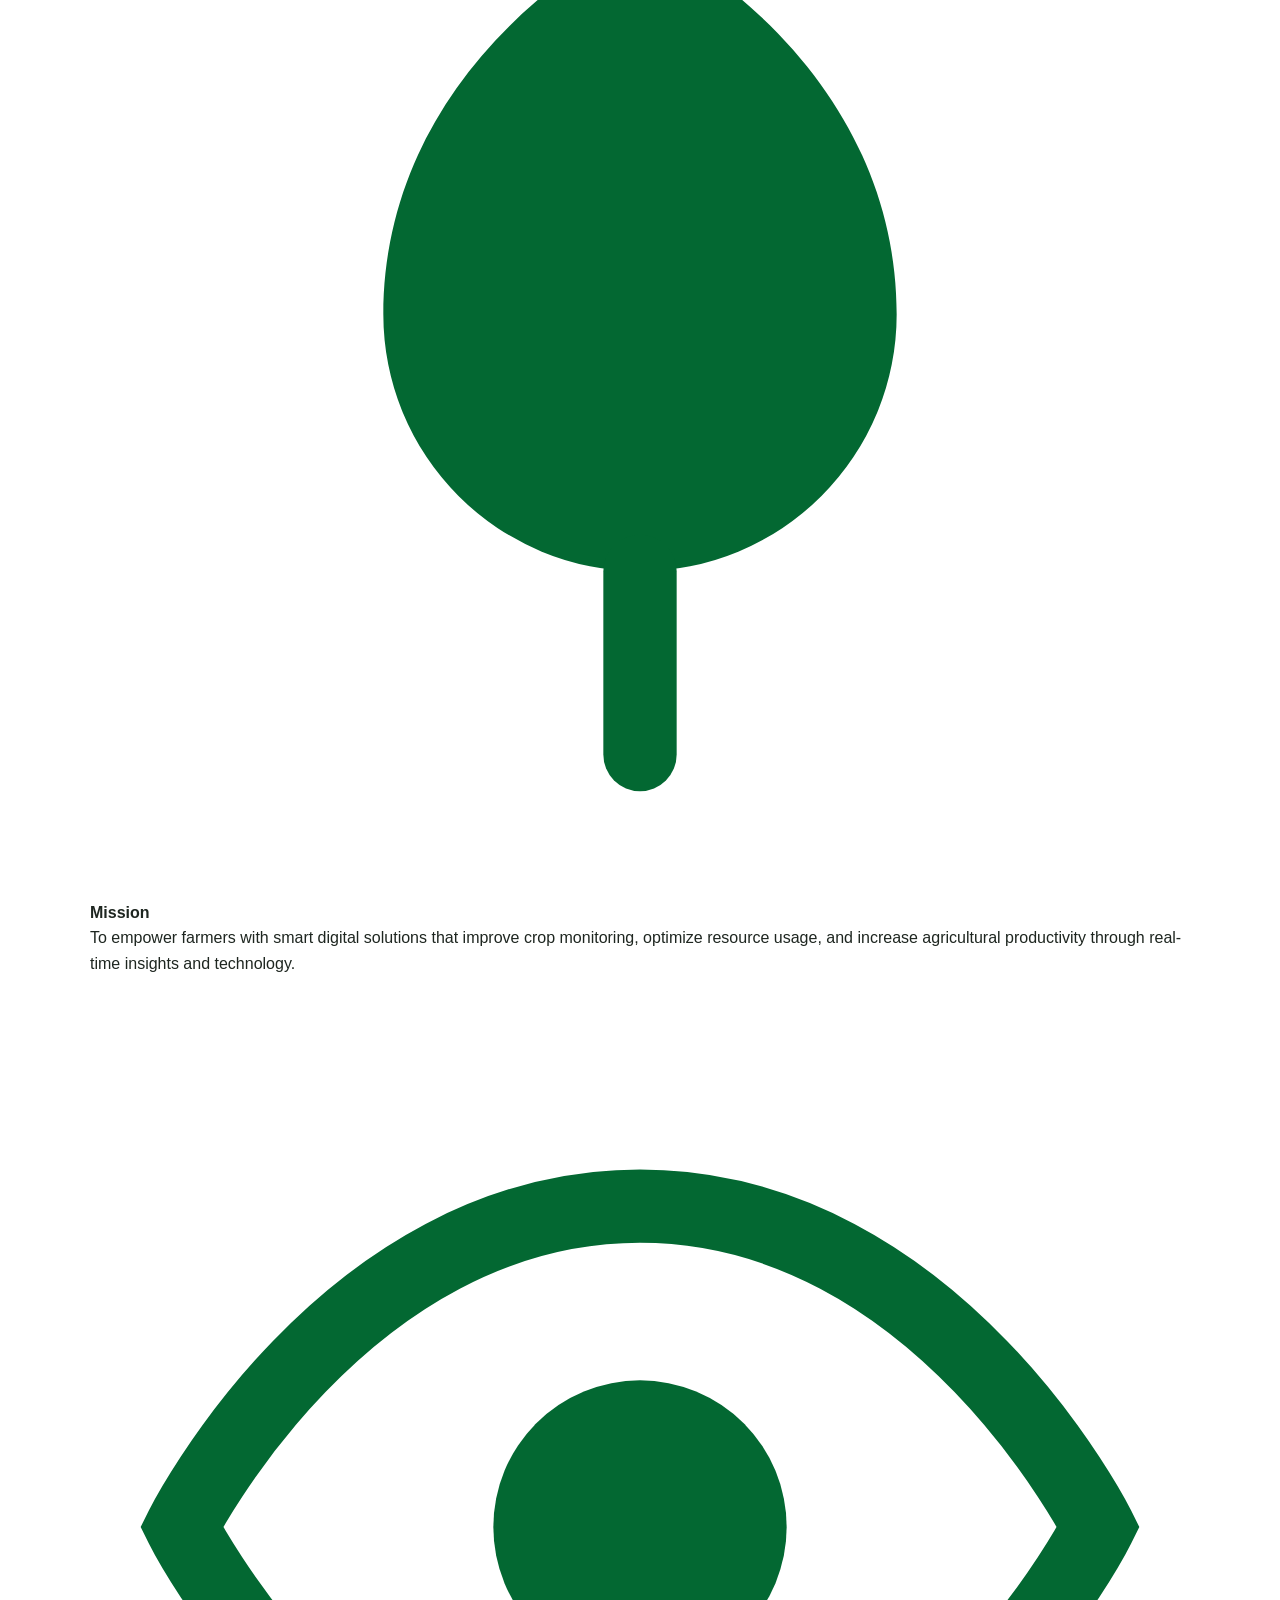
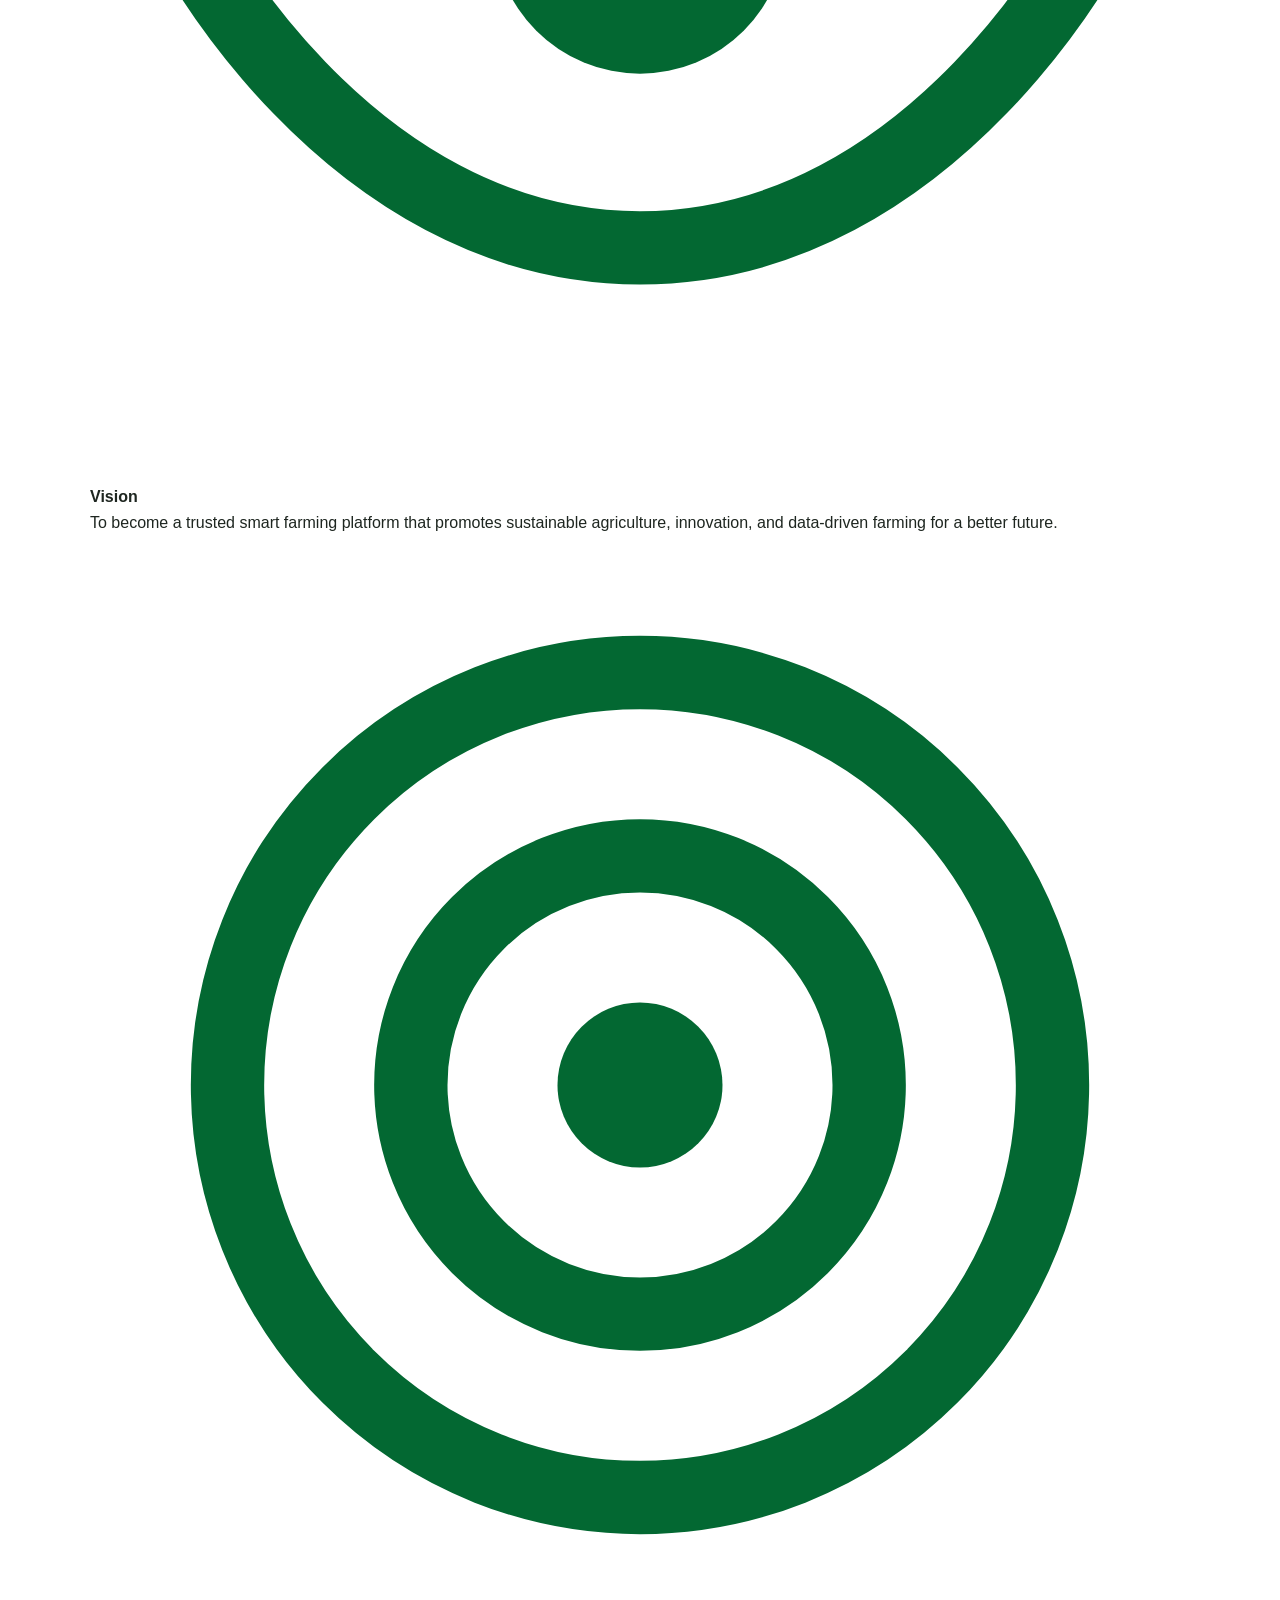
==== commit 077a3b65: "Update index.html" ====
--- a/index.html
+++ b/index.html
@@ -7,7 +7,7 @@
 <link rel="preconnect" href="https://fonts.googleapis.com">
 <link rel="preconnect" href="https://fonts.gstatic.com" crossorigin>
 <link href="https://fonts.googleapis.com/css2?family=Manrope:wght@400;500;600;700;800&display=swap" rel="stylesheet">
-<link rel="stylesheet" href="style.css">
+<link rel="stylesheet" href="Style.css">
 </head>
 <body>
 
@@ -53,26 +53,31 @@
 <!-- ===== HERO / ABOUT INTRO ===== -->
 <section class="hero" id="about">
   <div class="hero-media" aria-hidden="true"></div>
-  <div class="hero-overlay"></div>
-  <div class="container hero-content">
-    <h1 class="hero-title">About <span>Us</span></h1>
-    <p class="hero-text">
-      The Farmer Crop Monitoring System empowers farmers with real-time crop monitoring,
-      weather insights, soil analysis, and smart irrigation solutions. Our goal is to
-      improve productivity, reduce crop losses, and promote sustainable farming through
-      innovative digital technology.
-    </p>
-    <div class="hero-ctas">
-      <button class="btn btn-solid btn-lg">Explore Features</button>
-      <button class="btn btn-outline-light btn-lg">Contact Experts</button>
-    </div>
-
-    <blockquote class="hero-quote">
-      <span class="quote-mark">&ldquo;</span>
-      Technology is not just for the future it&rsquo;s for better farming today.
-    </blockquote>
-  </div>
-</section>
+  <div class="hero-overlay" aria-hidden="true"></div>
+  <div class="container hero-grid">
+    <div class="hero-left">
+      <h1 class="hero-title">About <span>Us</span></h1>
+      <p class="hero-text">
+        The Farmer Crop Monitoring System empowers farmers with real-time crop monitoring,
+        weather insights, soil analysis, and smart irrigation solutions. Our goal is to
+        improve productivity, reduce crop losses, and promote sustainable farming through
+        innovative digital technology.
+      </p>
+      <div class="hero-ctas">
+        <button class="btn btn-solid btn-lg">Explore Features</button>
+        <button class="btn btn-outline btn-lg">Contact Experts</button>
+      </div>
+    </div>
+
+    <div class="hero-right">
+      <blockquote class="hero-quote">
+        <span class="quote-mark">&ldquo;</span>
+        Technology is not just for the future it&rsquo;s for better farming today.
+      </blockquote>
+    </div>
+  </div>
+</section>
+
 
 <!-- ===== FEATURE STRIP ===== -->
 <section class="feature-strip">
@@ -121,7 +126,10 @@
         <p>Track soil moisture, temperature and nutrient levels.</p>
       </div>
     </div>
-    <button class="scroll-btn" id="scrollBtn" aria-label="Scroll features">
+    <button class="scroll-btn scroll-btn--left" id="scrollBtnLeft" aria-label="Scroll features left">
+      <svg viewBox="0 0 24 24" width="18" height="18"><path d="M15 6l-6 6 6 6" stroke="#fff" stroke-width="2" fill="none" stroke-linecap="round" stroke-linejoin="round"/></svg>
+    </button>
+    <button class="scroll-btn scroll-btn--right" id="scrollBtn" aria-label="Scroll features right">
       <svg viewBox="0 0 24 24" width="18" height="18"><path d="M9 6l6 6-6 6" stroke="#fff" stroke-width="2" fill="none" stroke-linecap="round" stroke-linejoin="round"/></svg>
     </button>
   </div>
@@ -133,7 +141,9 @@
     <h2 class="section-title center">Who We <span>Are</span></h2>
     <div class="who-grid">
       <div class="who-img">
-        <img src="https://images.unsplash.com/photo-1595855609419-1d20ceec5b0c?q=80&w=800&auto=format&fit=crop" alt="Farmer holding a basket of freshly harvested strawberries">
+        <img src="image1.jpg"
+             alt="Farmer holding a basket of freshly harvested strawberries"
+             class="who-img-photo" loading="lazy">
       </div>
       <div class="who-text">
         <p>
@@ -155,28 +165,43 @@
     <div class="values-grid">
       <div class="value-card">
         <div class="value-icon">
-          <svg viewBox="0 0 24 24" fill="none"><circle cx="12" cy="8" r="4" stroke="#036832" stroke-width="1.6"/><path d="M4 21c0-4 3.6-7 8-7s8 3 8 7" stroke="#036832" stroke-width="1.6" stroke-linecap="round"/></svg>
+          <svg viewBox="0 0 24 24" fill="none">
+            <ellipse cx="12" cy="8.4" rx="7" ry="1.8" fill="#036832"/>
+            <path d="M7 8.2c0-3 2.2-5.2 5-5.2s5 2.2 5 5.2c0 1-3 1.9-5 1.9s-5-.9-5-1.9z" fill="#036832"/>
+            <circle cx="12" cy="11.2" r="3.3" fill="#c98a5a"/>
+            <path d="M5 21c0-4 3.2-6.4 7-6.4s7 2.4 7 6.4" fill="#036832"/>
+          </svg>
         </div>
         <h4>Farmer First</h4>
         <p>Every solution we build is designed to improve farmers&rsquo; productivity.</p>
       </div>
       <div class="value-card">
         <div class="value-icon">
-          <svg viewBox="0 0 24 24" fill="none"><path d="M9 18h6M10 22h4M12 2a6 6 0 00-3 11c.6.4 1 1 1 1.7V16h4v-1.3c0-.7.4-1.3 1-1.7A6 6 0 0012 2z" stroke="#036832" stroke-width="1.6" stroke-linecap="round" stroke-linejoin="round"/></svg>
+          <svg viewBox="0 0 24 24" fill="none">
+            <path d="M12 2a6.2 6.2 0 00-3.6 11.2c.5.4.8 1 .8 1.7V16h5.6v-1.1c0-.7.3-1.3.8-1.7A6.2 6.2 0 0012 2z" fill="#036832"/>
+            <rect x="9.4" y="17.4" width="5.2" height="1.7" rx="0.85" fill="#036832"/>
+            <rect x="10" y="19.6" width="4" height="1.5" rx="0.75" fill="#036832"/>
+          </svg>
         </div>
         <h4>Innovation</h4>
         <p>We embrace new technologies to create better solutions.</p>
       </div>
       <div class="value-card">
         <div class="value-icon">
-          <svg viewBox="0 0 24 24" fill="none"><path d="M12 2l8 4v6c0 5-3.4 8.6-8 10-4.6-1.4-8-5-8-10V6l8-4z" stroke="#036832" stroke-width="1.6" stroke-linejoin="round"/><path d="M9 12l2 2 4-4" stroke="#702D1B" stroke-width="1.6" stroke-linecap="round" stroke-linejoin="round"/></svg>
+          <svg viewBox="0 0 24 24" fill="none">
+            <path d="M2 13.2l4.6-4.1 3 1.8 2.4-1.8 2.4 1.8 3-1.8 4.6 4.1-1.8 2.6-3.7-2.6-1 .8 3 2.6-1.8 2-3-2.6-1 .8 2 1.9-1.8 2-4.7-4z" fill="#036832"/>
+          </svg>
         </div>
         <h4>Integrity</h4>
         <p>We operate with honesty, transparency &amp; trust.</p>
       </div>
       <div class="value-card">
         <div class="value-icon">
-          <svg viewBox="0 0 24 24" fill="none"><path d="M12 3c4 3 7 6.5 7 10.5A7 7 0 015 13.5C5 9.5 8 6 12 3z" stroke="#036832" stroke-width="1.6" stroke-linejoin="round"/></svg>
+          <svg viewBox="0 0 24 24" fill="none">
+            <path d="M12 3c3.6 2 5.6 5 5.6 8.4A5.6 5.6 0 0112 17a5.6 5.6 0 01-5.6-5.6C6.4 8 8.4 5 12 3z" fill="#036832"/>
+            <path d="M12 17v3" stroke="#036832" stroke-width="1.4" stroke-linecap="round"/>
+            <path d="M3.2 19.4c1.6-2.4 4.4-3.4 6-3 .5.1.9.5 1 1 .4 1.6-.6 4.4-3 6-1.7-1-3.3-2.4-4-4z" fill="#702D1B"/>
+          </svg>
         </div>
         <h4>Sustainability</h4>
         <p>We promote eco-friendly &amp; sustainable farming.</p>
@@ -192,21 +217,37 @@
     <div class="mvg-grid">
       <div class="mvg-list">
         <div class="mvg-item">
-          <span class="mvg-emoji">🌱</span>
+          <span class="mvg-icon" aria-hidden="true">
+            <svg viewBox="0 0 24 24" fill="none">
+              <path d="M12 3c3.6 2 5.6 5 5.6 8.4A5.6 5.6 0 0112 17a5.6 5.6 0 01-5.6-5.6C6.4 8 8.4 5 12 3z" fill="#036832"/>
+              <path d="M12 17v4" stroke="#036832" stroke-width="1.6" stroke-linecap="round"/>
+            </svg>
+          </span>
           <div>
             <h4>Mission</h4>
             <p>To empower farmers with smart digital solutions that improve crop monitoring, optimize resource usage, and increase agricultural productivity through real-time insights and technology.</p>
           </div>
         </div>
         <div class="mvg-item">
-          <span class="mvg-emoji">👁️</span>
+          <span class="mvg-icon" aria-hidden="true">
+            <svg viewBox="0 0 24 24" fill="none">
+              <path d="M2 12s3.5-7 10-7 10 7 10 7-3.5 7-10 7-10-7-10-7z" stroke="#036832" stroke-width="1.6"/>
+              <circle cx="12" cy="12" r="3.2" fill="#036832"/>
+            </svg>
+          </span>
           <div>
             <h4>Vision</h4>
             <p>To become a trusted smart farming platform that promotes sustainable agriculture, innovation, and data-driven farming for a better future.</p>
           </div>
         </div>
         <div class="mvg-item">
-          <span class="mvg-emoji">🎯</span>
+          <span class="mvg-icon" aria-hidden="true">
+            <svg viewBox="0 0 24 24" fill="none">
+              <circle cx="12" cy="12" r="9" stroke="#036832" stroke-width="1.6"/>
+              <circle cx="12" cy="12" r="5" stroke="#036832" stroke-width="1.6"/>
+              <circle cx="12" cy="12" r="1.8" fill="#036832"/>
+            </svg>
+          </span>
           <div>
             <h4>Our Goal</h4>
             <p>Our goal is to help farmers make informed decisions, reduce crop losses, improve yields, and simplify farm management through a centralized and user-friendly crop monitoring system.</p>
@@ -214,7 +255,8 @@
         </div>
       </div>
       <div class="mvg-img">
-        <img src="https://images.unsplash.com/photo-1500937386664-56d1dfef3854?q=80&w=800&auto=format&fit=crop" alt="Farmer tending to crops in a sunlit field">
+        <img src="image2.jpg"
+             alt="Farmer tending to crops in a sunlit field">
       </div>
     </div>
   </div>
@@ -223,15 +265,40 @@
 <!-- ===== STATS ===== -->
 <section class="stats">
   <div class="container stats-grid">
-    <div class="stat"><strong>10,000+</strong><span>Farmer Empowered</span></div>
+    <div class="stat">
+      <div class="stat-icon-badge">
+        <svg viewBox="0 0 24 24" fill="none"><circle cx="8.5" cy="8" r="3" fill="#702D1B"/><circle cx="16" cy="9" r="2.6" fill="#702D1B" opacity=".7"/><path d="M2.5 20c0-3.6 2.7-6.2 6-6.2s6 2.6 6 6.2" stroke="#702D1B" stroke-width="1.6" stroke-linecap="round" fill="none"/><path d="M14.5 14.6c2.7.4 4.5 2.6 4.5 5.4" stroke="#702D1B" stroke-width="1.6" stroke-linecap="round" fill="none"/></svg>
+      </div>
+      <strong>10,000+</strong><span>Farmer Empowered</span>
+    </div>
     <div class="stat-divider"></div>
-    <div class="stat"><strong>50,000+</strong><span>Acres Monitored</span></div>
+    <div class="stat">
+      <div class="stat-icon-badge">
+        <svg viewBox="0 0 24 24" fill="none"><path d="M12 2a7 7 0 00-7 7c0 5.3 7 13 7 13s7-7.7 7-13a7 7 0 00-7-7z" stroke="#702D1B" stroke-width="1.6"/><circle cx="12" cy="9" r="2.6" fill="#702D1B"/></svg>
+      </div>
+      <strong>50,000+</strong><span>Acres Monitored</span>
+    </div>
     <div class="stat-divider"></div>
-    <div class="stat"><strong>25+</strong><span>Crops Supported</span></div>
+    <div class="stat">
+      <div class="stat-icon-badge">
+        <svg viewBox="0 0 24 24" fill="none"><path d="M12 2c0 4-6 6-6 12a6 6 0 0012 0c0-6-6-8-6-12z" fill="#702D1B"/></svg>
+      </div>
+      <strong>25+</strong><span>Crops Supported</span>
+    </div>
     <div class="stat-divider"></div>
-    <div class="stat"><strong>95%</strong><span>Accuracy Rate</span></div>
+    <div class="stat">
+      <div class="stat-icon-badge">
+        <svg viewBox="0 0 24 24" fill="none"><circle cx="12" cy="12" r="9" stroke="#702D1B" stroke-width="1.6"/><circle cx="12" cy="12" r="5" stroke="#702D1B" stroke-width="1.6"/><circle cx="12" cy="12" r="1.6" fill="#702D1B"/></svg>
+      </div>
+      <strong>95%</strong><span>Accuracy Rate</span>
+    </div>
     <div class="stat-divider"></div>
-    <div class="stat"><strong>24/7</strong><span>Farmer Support</span></div>
+    <div class="stat">
+      <div class="stat-icon-badge">
+        <svg viewBox="0 0 24 24" fill="none"><path d="M4 20c0-5 3.5-9 8-9s8 4 8 9" stroke="#702D1B" stroke-width="1.6" stroke-linecap="round" fill="none"/><path d="M12 11c0-4 2-7 2-7s2 3 2 7-2 5-2 5-2-1-2-5z" fill="#702D1B"/></svg>
+      </div>
+      <strong>24/7</strong><span>Farmer Support</span>
+    </div>
   </div>
 </section>
 </main>
@@ -254,14 +321,14 @@
       </a>
       <p>Monitor crops, weather, soil moisture and irrigation in real time. Get smart insights, alerts and recommendations to improve productivity.</p>
       <div class="social-row">
-        <a href="#" aria-label="Facebook">
-          <svg viewBox="0 0 24 24" width="16" height="16"><path fill="currentColor" d="M13.5 21v-8h2.7l.4-3.1h-3.1V8c0-.9.2-1.5 1.6-1.5h1.6V3.7C15.9 3.6 15 3.5 14 3.5c-2.2 0-3.7 1.3-3.7 3.8v2.6H7.6V13h2.7v8h3.2z"/></svg>
+        <a href="#" aria-label="Facebook" class="social-icon social-icon--facebook">
+          <svg viewBox="0 0 24 24" width="18" height="18"><path fill="#1877F2" d="M24 12.07C24 5.4 18.63 0 12 0S0 5.4 0 12.07C0 18.1 4.39 23.1 10.13 24v-8.44H7.08v-3.49h3.05V9.41c0-3.02 1.79-4.7 4.53-4.7 1.31 0 2.68.24 2.68.24v2.97h-1.51c-1.49 0-1.95.93-1.95 1.89v2.26h3.32l-.53 3.49h-2.79V24C19.61 23.1 24 18.1 24 12.07z"/></svg>
         </a>
-        <a href="#" aria-label="WhatsApp">
-          <svg viewBox="0 0 24 24" width="16" height="16"><path fill="currentColor" d="M12 3a9 9 0 00-7.8 13.5L3 21l4.6-1.2A9 9 0 1012 3zm0 16.3a7.2 7.2 0 01-3.7-1l-.3-.2-2.7.7.7-2.6-.2-.3A7.3 7.3 0 1112 19.3zm4-5.4c-.2-.1-1.3-.6-1.5-.7-.2-.1-.4-.1-.5.1-.2.2-.6.7-.7.9-.1.1-.3.2-.5.1-.2-.1-1-.4-1.9-1.2-.7-.6-1.2-1.4-1.3-1.6-.1-.2 0-.4.1-.5l.4-.4c.1-.1.1-.2.2-.4 0-.1 0-.3 0-.4 0-.1-.5-1.3-.7-1.7-.2-.4-.4-.4-.5-.4h-.4c-.2 0-.4.1-.6.3-.2.2-.8.8-.8 1.9 0 1.1.8 2.2.9 2.4.1.2 1.6 2.5 3.9 3.5.5.2.9.4 1.3.5.5.2 1 .1 1.4.1.4-.1 1.3-.5 1.5-1 .2-.5.2-.9.1-1z"/></svg>
+        <a href="#" aria-label="WhatsApp" class="social-icon social-icon--whatsapp">
+          <svg viewBox="0 0 24 24" width="18" height="18"><path fill="#25D366" d="M12 0C5.4 0 .1 5.3.1 11.9c0 2.1.6 4.1 1.6 5.9L0 24l6.3-1.7c1.7.9 3.7 1.4 5.7 1.4 6.6 0 11.9-5.3 11.9-11.9C23.9 5.3 18.6 0 12 0z"/><path fill="#fff" d="M17.5 15.3c-.3.7-1.5 1.4-2.1 1.4-.5.1-1.2.1-2-.2-.5-.2-1.1-.4-1.9-.7-3.2-1.4-5.3-4.6-5.5-4.8-.2-.2-1.3-1.7-1.3-3.3s.8-2.3 1.1-2.7c.3-.3.6-.4.8-.4h.6c.2 0 .4 0 .6.5.3.6.9 2.1 1 2.3.1.2.1.4 0 .6-.1.2-.2.4-.4.6-.2.2-.4.5-.5.6-.2.2-.4.4-.2.8.2.4 1 1.6 2.1 2.6 1.4 1.3 2.6 1.7 3 1.9.4.2.6.2.8-.1.2-.3.9-1 1.1-1.4.2-.4.5-.3.8-.2s2 .9 2.3 1.1.6.3.6.5c.1.2.1.9-.2 1.6z"/></svg>
         </a>
-        <a href="#" aria-label="Instagram">
-          <svg viewBox="0 0 24 24" width="16" height="16"><path fill="currentColor" d="M12 3.5c2.5 0 2.8 0 3.8.1 1 .1 1.7.2 2.3.5.6.3 1.1.6 1.6 1.1.5.5.8 1 1.1 1.6.3.6.4 1.3.5 2.3.1 1 .1 1.3.1 3.8s0 2.8-.1 3.8c-.1 1-.2 1.7-.5 2.3-.3.6-.6 1.1-1.1 1.6-.5.5-1 .8-1.6 1.1-.6.3-1.3.4-2.3.5-1 .1-1.3.1-3.8.1s-2.8 0-3.8-.1c-1-.1-1.7-.2-2.3-.5-.6-.3-1.1-.6-1.6-1.1-.5-.5-.8-1-1.1-1.6-.3-.6-.4-1.3-.5-2.3-.1-1-.1-1.3-.1-3.8s0-2.8.1-3.8c.1-1 .2-1.7.5-2.3.3-.6.6-1.1 1.1-1.6.5-.5 1-.8 1.6-1.1.6-.3 1.3-.4 2.3-.5C9.2 3.5 9.5 3.5 12 3.5zm0 1.6c-2.4 0-2.7 0-3.7.1-.8 0-1.3.2-1.6.3-.4.1-.7.3-1 .6-.3.3-.5.6-.6 1-.1.3-.3.8-.3 1.6-.1 1-.1 1.3-.1 3.7s0 2.7.1 3.7c0 .8.2 1.3.3 1.6.1.4.3.7.6 1 .3.3.6.5 1 .6.3.1.8.3 1.6.3 1 .1 1.3.1 3.7.1s2.7 0 3.7-.1c.8 0 1.3-.2 1.6-.3.4-.1.7-.3 1-.6.3-.3.5-.6.6-1 .1-.3.3-.8.3-1.6.1-1 .1-1.3.1-3.7s0-2.7-.1-3.7c0-.8-.2-1.3-.3-1.6-.1-.4-.3-.7-.6-1-.3-.3-.6-.5-1-.6-.3-.1-.8-.3-1.6-.3-1-.1-1.3-.1-3.7-.1zm0 3.2a4.2 4.2 0 110 8.4 4.2 4.2 0 010-8.4zm0 1.6a2.6 2.6 0 100 5.2 2.6 2.6 0 000-5.2zm4.4-2.9a1 1 0 110 2 1 1 0 010-2z"/></svg>
+        <a href="#" aria-label="Instagram" class="social-icon social-icon--instagram">
+          <svg viewBox="0 0 24 24" width="18" height="18"><defs><radialGradient id="igGrad" cx="30%" cy="107%" r="150%"><stop offset="0%" stop-color="#fdf497"/><stop offset="15%" stop-color="#fdf497"/><stop offset="35%" stop-color="#fd5949"/><stop offset="60%" stop-color="#d6249f"/><stop offset="90%" stop-color="#285AEB"/></radialGradient></defs><rect width="24" height="24" rx="6" fill="url(#igGrad)"/><path fill="#fff" d="M12 6.4a5.6 5.6 0 100 11.2 5.6 5.6 0 000-11.2zm0 9.2a3.6 3.6 0 110-7.2 3.6 3.6 0 010 7.2zM18.9 6.2a1.3 1.3 0 11-2.6 0 1.3 1.3 0 012.6 0z"/></svg>
         </a>
       </div>
     </div>
@@ -292,9 +359,9 @@
 
     <div class="footer-col footer-contact">
       <h5>Get In Touch</h5>
-      <p><svg viewBox="0 0 24 24" width="15" height="15"><path fill="currentColor" d="M6.6 10.8c1.4 2.7 3.6 4.9 6.3 6.3l2.1-2.1c.3-.3.7-.4 1-.2 1.1.4 2.3.6 3.6.6.6 0 1 .4 1 1V20c0 .6-.4 1-1 1C10.6 21 3 13.4 3 4c0-.6.4-1 1-1h3.5c.6 0 1 .4 1 1 0 1.3.2 2.5.6 3.6.1.4 0 .8-.3 1L6.6 10.8z"/></svg> +75 78390912</p>
-      <p><svg viewBox="0 0 24 24" width="15" height="15"><path fill="currentColor" d="M4 4h16a1 1 0 011 1v14a1 1 0 01-1 1H4a1 1 0 01-1-1V5a1 1 0 011-1zm8 8L5 6v12h14V6l-7 6zm0-2l7-6H5l7 6z"/></svg> info@agrimoniture.com</p>
-      <p><svg viewBox="0 0 24 24" width="15" height="15"><path fill="currentColor" d="M12 2a7 7 0 00-7 7c0 5.3 7 13 7 13s7-7.7 7-13a7 7 0 00-7-7zm0 9.5A2.5 2.5 0 1112 6.5a2.5 2.5 0 010 5z"/></svg> Pune, Maharashtra, India</p>
+      <a class="contact-link" href="tel:+917578390912"><svg viewBox="0 0 24 24" width="15" height="15"><path fill="currentColor" d="M6.6 10.8c1.4 2.7 3.6 4.9 6.3 6.3l2.1-2.1c.3-.3.7-.4 1-.2 1.1.4 2.3.6 3.6.6.6 0 1 .4 1 1V20c0 .6-.4 1-1 1C10.6 21 3 13.4 3 4c0-.6.4-1 1-1h3.5c.6 0 1 .4 1 1 0 1.3.2 2.5.6 3.6.1.4 0 .8-.3 1L6.6 10.8z"/></svg> +91 75783 90912</a>
+      <a class="contact-link" href="https://mail.google.com/mail/?view=cm&amp;fs=1&amp;to=info@agrimoniture.com" target="_blank" rel="noopener"><svg viewBox="0 0 24 24" width="15" height="15"><path fill="currentColor" d="M4 4h16a1 1 0 011 1v14a1 1 0 01-1 1H4a1 1 0 01-1-1V5a1 1 0 011-1zm8 8L5 6v12h14V6l-7 6zm0-2l7-6H5l7 6z"/></svg> info@agrimoniture.com</a>
+      <a class="contact-link" href="https://www.google.com/maps/search/?api=1&amp;query=Pune,+Maharashtra,+India" target="_blank" rel="noopener"><svg viewBox="0 0 24 24" width="15" height="15"><path fill="currentColor" d="M12 2a7 7 0 00-7 7c0 5.3 7 13 7 13s7-7.7 7-13a7 7 0 00-7-7zm0 9.5A2.5 2.5 0 1112 6.5a2.5 2.5 0 010 5z"/></svg> Pune, Maharashtra, India</a>
     </div>
   </div>
   <div class="footer-bottom">
--- a/Style.css
+++ b/Style.css
@@ -0,0 +1,498 @@
+/* ============================================
+   Farmer Crop Monitoring System - Main Styles
+   ============================================ */
+
+:root {
+  --green-dark: #1f5c3f;
+  --green-main: #2f8b57;
+  --green-light: #e8f5ec;
+  --earth: #b5824a;
+  --text-dark: #1e2620;
+  --text-muted: #5c6b60;
+  --white: #ffffff;
+  --border: #dfe6e0;
+  --danger: #c0392b;
+  --radius: 8px;
+  --max-width: 1140px;
+}
+
+* {
+  margin: 0;
+  padding: 0;
+  box-sizing: border-box;
+}
+
+body {
+  font-family: "Segoe UI", Roboto, Arial, sans-serif;
+  color: var(--text-dark);
+  background: var(--white);
+  line-height: 1.6;
+}
+
+a {
+  text-decoration: none;
+  color: inherit;
+}
+
+img {
+  max-width: 100%;
+  display: block;
+}
+
+.container {
+  max-width: var(--max-width);
+  margin: 0 auto;
+  padding: 0 20px;
+}
+
+.btn {
+  display: inline-block;
+  padding: 12px 24px;
+  border-radius: var(--radius);
+  font-weight: 600;
+  cursor: pointer;
+  border: none;
+  font-size: 15px;
+  transition: background 0.2s ease, transform 0.1s ease;
+}
+
+.btn-primary {
+  background: var(--green-main);
+  color: var(--white);
+}
+
+.btn-primary:hover {
+  background: var(--green-dark);
+}
+
+.btn-outline {
+  background: transparent;
+  color: var(--green-dark);
+  border: 1.5px solid var(--green-main);
+}
+
+.btn-outline:hover {
+  background: var(--green-light);
+}
+
+.btn-block {
+  width: 100%;
+}
+
+/* ---------- Header ---------- */
+.site-header {
+  border-bottom: 1px solid var(--border);
+  position: sticky;
+  top: 0;
+  background: var(--white);
+  z-index: 100;
+}
+
+.site-header .container {
+  display: flex;
+  align-items: center;
+  justify-content: space-between;
+  height: 72px;
+}
+
+.logo {
+  display: flex;
+  align-items: center;
+  gap: 8px;
+  font-size: 20px;
+  font-weight: 700;
+  color: var(--green-dark);
+}
+
+.logo span.leaf {
+  font-size: 22px;
+}
+
+.nav-menu {
+  display: flex;
+  gap: 32px;
+  list-style: none;
+}
+
+.nav-menu a {
+  font-size: 15px;
+  font-weight: 500;
+  color: var(--text-dark);
+}
+
+.nav-menu a:hover {
+  color: var(--green-main);
+}
+
+.header-actions {
+  display: flex;
+  gap: 12px;
+  align-items: center;
+}
+
+.nav-toggle {
+  display: none;
+  background: none;
+  border: none;
+  font-size: 24px;
+  cursor: pointer;
+  color: var(--green-dark);
+}
+
+/* ---------- Hero ---------- */
+.hero {
+  background: var(--green-light);
+}
+
+.hero .container {
+  display: grid;
+  grid-template-columns: 1fr 1fr;
+  gap: 40px;
+  align-items: center;
+  padding-top: 60px;
+  padding-bottom: 60px;
+}
+
+.hero-text .eyebrow {
+  color: var(--green-main);
+  font-weight: 600;
+  font-size: 14px;
+  letter-spacing: 0.5px;
+  text-transform: uppercase;
+}
+
+.hero-text h1 {
+  font-size: 40px;
+  line-height: 1.25;
+  margin: 12px 0 16px;
+  color: var(--green-dark);
+}
+
+.hero-text p {
+  color: var(--text-muted);
+  font-size: 16px;
+  margin-bottom: 24px;
+  max-width: 480px;
+}
+
+.hero-cta {
+  display: flex;
+  gap: 14px;
+}
+
+.hero-image {
+  background: var(--white);
+  border-radius: var(--radius);
+  padding: 30px;
+  text-align: center;
+  border: 1px solid var(--border);
+}
+
+.hero-image .placeholder-icon {
+  font-size: 90px;
+}
+
+/* ---------- Section generic ---------- */
+.section {
+  padding: 70px 0;
+}
+
+.section-heading {
+  text-align: center;
+  max-width: 620px;
+  margin: 0 auto 44px;
+}
+
+.section-heading .eyebrow {
+  color: var(--green-main);
+  font-weight: 600;
+  font-size: 13px;
+  text-transform: uppercase;
+  letter-spacing: 0.5px;
+}
+
+.section-heading h2 {
+  font-size: 30px;
+  margin-top: 8px;
+  color: var(--green-dark);
+}
+
+.section-heading p {
+  color: var(--text-muted);
+  margin-top: 10px;
+}
+
+.section-alt {
+  background: var(--green-light);
+}
+
+/* ---------- Feature / Benefit cards ---------- */
+.grid-cards {
+  display: grid;
+  grid-template-columns: repeat(auto-fit, minmax(220px, 1fr));
+  gap: 24px;
+}
+
+.card {
+  border: 1px solid var(--border);
+  border-radius: var(--radius);
+  padding: 26px;
+  background: var(--white);
+}
+
+.card .icon {
+  font-size: 30px;
+  margin-bottom: 14px;
+}
+
+.card h3 {
+  font-size: 18px;
+  margin-bottom: 8px;
+  color: var(--green-dark);
+}
+
+.card p {
+  font-size: 14px;
+  color: var(--text-muted);
+}
+
+/* ---------- How it works ---------- */
+.steps {
+  display: grid;
+  grid-template-columns: repeat(auto-fit, minmax(180px, 1fr));
+  gap: 24px;
+  counter-reset: step;
+}
+
+.step {
+  text-align: center;
+}
+
+.step .step-number {
+  width: 44px;
+  height: 44px;
+  border-radius: 50%;
+  background: var(--green-main);
+  color: var(--white);
+  display: flex;
+  align-items: center;
+  justify-content: center;
+  font-weight: 700;
+  margin: 0 auto 14px;
+}
+
+.step h4 {
+  font-size: 15px;
+  margin-bottom: 6px;
+  color: var(--green-dark);
+}
+
+.step p {
+  font-size: 13px;
+  color: var(--text-muted);
+}
+
+/* ---------- Footer ---------- */
+.site-footer {
+  background: var(--green-dark);
+  color: #d7e8dc;
+  padding: 50px 0 20px;
+  margin-top: 40px;
+}
+
+.footer-grid {
+  display: grid;
+  grid-template-columns: 2fr 1fr 1fr;
+  gap: 30px;
+  padding-bottom: 30px;
+}
+
+.footer-grid h4 {
+  color: var(--white);
+  margin-bottom: 14px;
+  font-size: 15px;
+}
+
+.footer-grid ul {
+  list-style: none;
+}
+
+.footer-grid ul li {
+  margin-bottom: 8px;
+  font-size: 14px;
+}
+
+.footer-grid ul li a:hover {
+  color: var(--white);
+}
+
+.footer-bottom {
+  border-top: 1px solid rgba(255,255,255,0.15);
+  padding-top: 18px;
+  font-size: 13px;
+  text-align: center;
+  color: #a9c4b1;
+}
+
+/* ---------- Auth Pages ---------- */
+.auth-wrapper {
+  min-height: calc(100vh - 72px);
+  display: flex;
+  align-items: center;
+  justify-content: center;
+  background: var(--green-light);
+  padding: 40px 20px;
+}
+
+.auth-card {
+  background: var(--white);
+  border-radius: var(--radius);
+  border: 1px solid var(--border);
+  padding: 36px;
+  width: 100%;
+  max-width: 420px;
+}
+
+.auth-card h1 {
+  font-size: 24px;
+  color: var(--green-dark);
+  margin-bottom: 6px;
+}
+
+.auth-card .subtitle {
+  color: var(--text-muted);
+  font-size: 14px;
+  margin-bottom: 26px;
+}
+
+.form-group {
+  margin-bottom: 18px;
+}
+
+.form-group label {
+  display: block;
+  font-size: 14px;
+  font-weight: 600;
+  margin-bottom: 6px;
+  color: var(--text-dark);
+}
+
+.form-group input,
+.form-group select {
+  width: 100%;
+  padding: 11px 12px;
+  border: 1px solid var(--border);
+  border-radius: var(--radius);
+  font-size: 14px;
+  font-family: inherit;
+}
+
+.form-group input:focus,
+.form-group select:focus {
+  outline: none;
+  border-color: var(--green-main);
+}
+
+.form-error {
+  color: var(--danger);
+  font-size: 13px;
+  margin-top: 5px;
+  display: none;
+}
+
+.form-row {
+  display: flex;
+  justify-content: space-between;
+  align-items: center;
+  font-size: 14px;
+  margin-bottom: 18px;
+}
+
+.form-row a {
+  color: var(--green-main);
+  font-weight: 600;
+}
+
+.form-row a:hover {
+  text-decoration: underline;
+}
+
+.auth-footer-note {
+  text-align: center;
+  font-size: 14px;
+  margin-top: 20px;
+  color: var(--text-muted);
+}
+
+.auth-footer-note a {
+  color: var(--green-main);
+  font-weight: 600;
+}
+
+.checkbox-row {
+  display: flex;
+  align-items: flex-start;
+  gap: 8px;
+  font-size: 13px;
+  color: var(--text-muted);
+  margin-bottom: 18px;
+}
+
+.checkbox-row input {
+  margin-top: 3px;
+}
+
+.alert-success {
+  background: #e5f6ea;
+  color: var(--green-dark);
+  border: 1px solid #b8e0c4;
+  padding: 12px 14px;
+  border-radius: var(--radius);
+  font-size: 14px;
+  margin-bottom: 18px;
+  display: none;
+}
+
+/* ---------- Responsive ---------- */
+@media (max-width: 860px) {
+  .hero .container {
+    grid-template-columns: 1fr;
+  }
+
+  .nav-menu,
+  .header-actions {
+    display: none;
+  }
+
+  .nav-toggle {
+    display: block;
+  }
+
+  .site-header.open .nav-menu {
+    display: flex;
+    flex-direction: column;
+    position: absolute;
+    top: 72px;
+    left: 0;
+    right: 0;
+    background: var(--white);
+    padding: 20px;
+    gap: 16px;
+    border-bottom: 1px solid var(--border);
+  }
+
+  .site-header.open .header-actions {
+    display: flex;
+    position: absolute;
+    top: calc(72px + 180px);
+    left: 0;
+    right: 0;
+    background: var(--white);
+    padding: 0 20px 20px;
+    gap: 10px;
+  }
+
+  .footer-grid {
+    grid-template-columns: 1fr;
+  }
+}
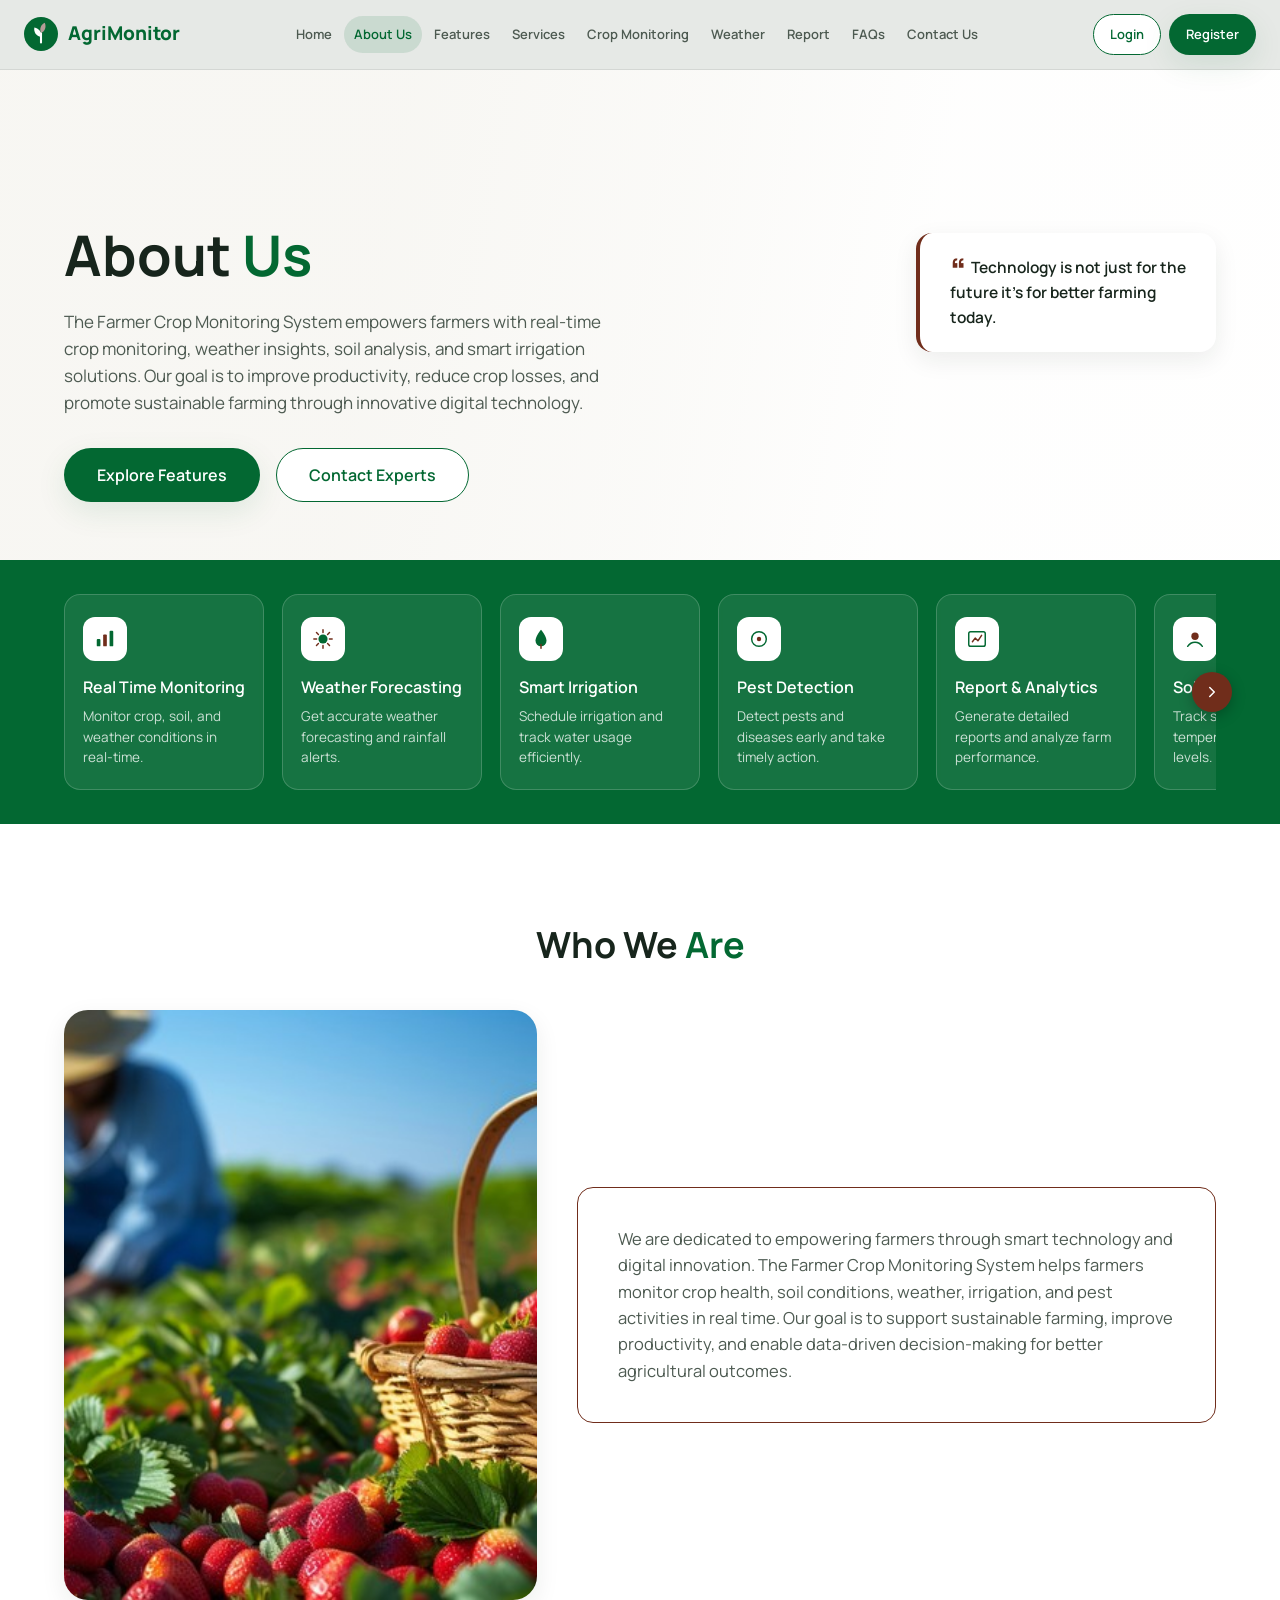
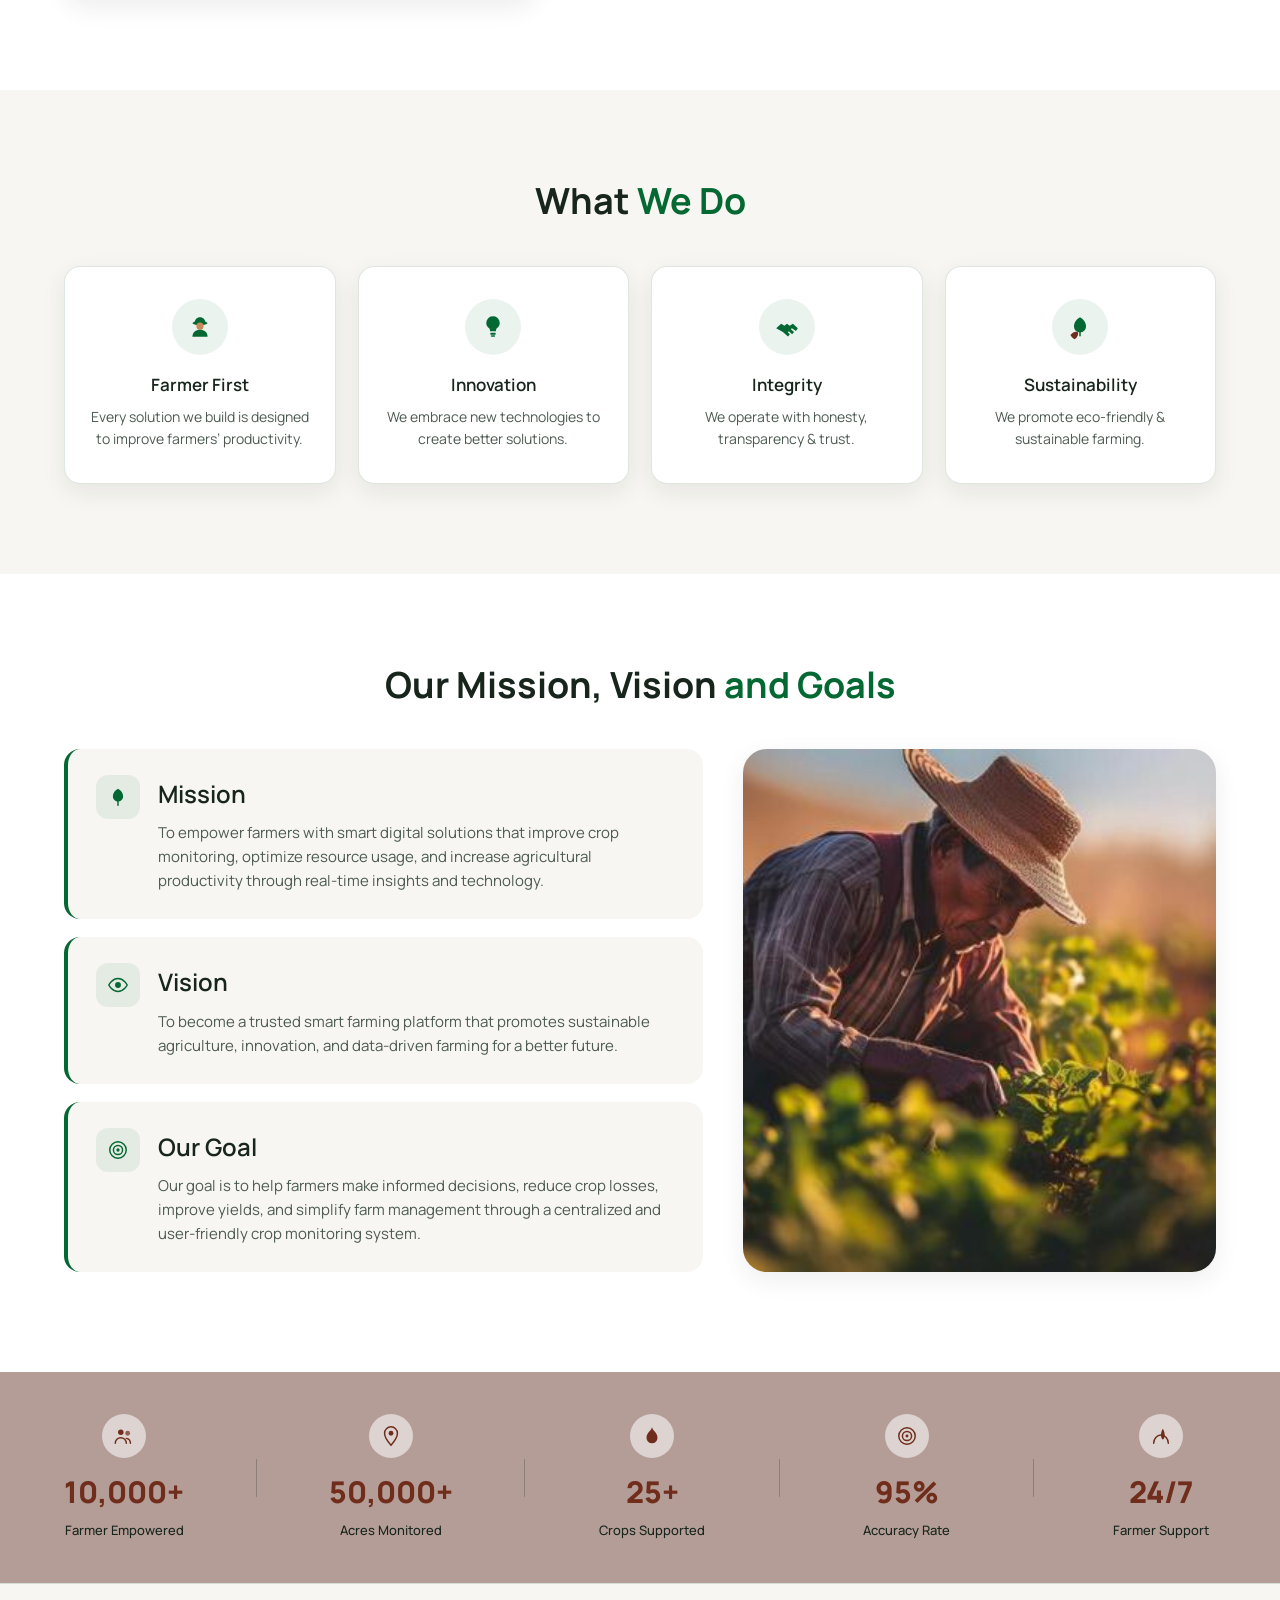
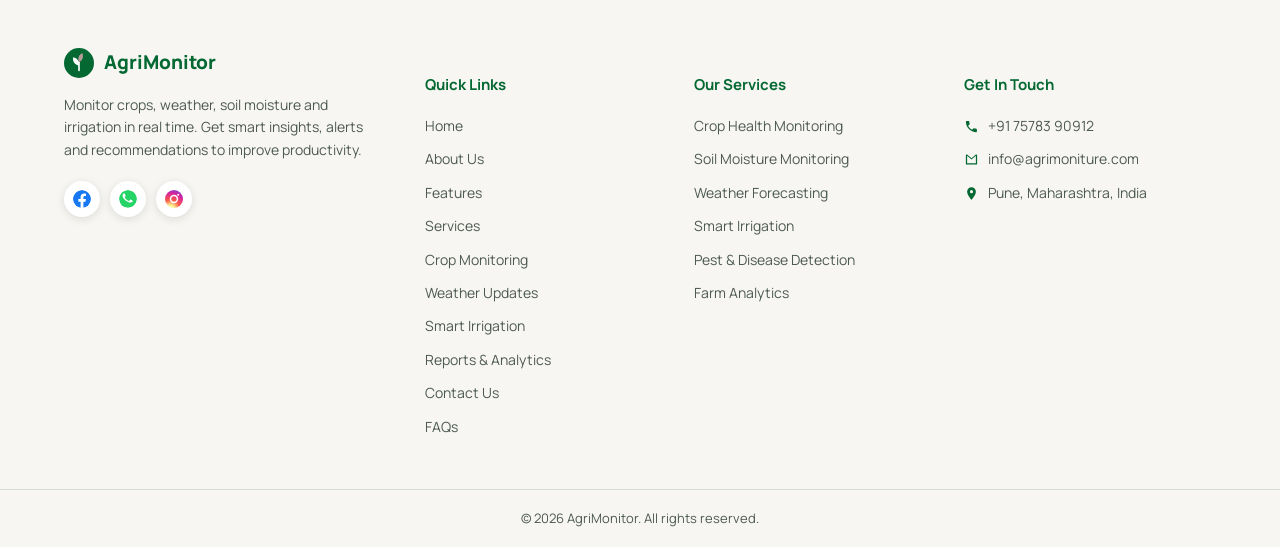
==== commit e3ff015a: "Update index.html" ====
--- a/index.html
+++ b/index.html
@@ -7,7 +7,7 @@
 <link rel="preconnect" href="https://fonts.googleapis.com">
 <link rel="preconnect" href="https://fonts.gstatic.com" crossorigin>
 <link href="https://fonts.googleapis.com/css2?family=Manrope:wght@400;500;600;700;800&display=swap" rel="stylesheet">
-<link rel="stylesheet" href="Style.css">
+<link rel="stylesheet" href="style.css">
 </head>
 <body>
 
--- a/style.css
+++ b/style.css
@@ -0,0 +1,1115 @@
+/* =========================================================
+   AgriMonitor — About Us
+   Style guide: Manrope font | Primary #036832 / #702D1B
+   Secondary #A3B7A7 / #B49D97 / #BDC7BF
+   Modern, clean, minimal, agriculture theme, soft shadows, rounded corners
+   ========================================================= */
+
+:root{
+  /* Color palette (from style guide) */
+  --green:        #036832;
+  --green-dark:   #024d25;
+  --brown:        #702D1B;
+  --sage:         #A3B7A7;
+  --clay:         #B49D97;
+  --mist:         #BDC7BF;
+  --cream:        #F7F6F2;
+  --header-grey:  #E6E9E6;
+  --ink:          #17251c;
+  --ink-soft:     #4d5a51;
+  --white:        #ffffff;
+
+  /* Typography scale */
+  --h1: 56px;
+  --h2: 36px;
+  --h3: 32px;
+  --h4: 24px;
+  --body: 16px;
+  --caption: 13px;
+
+  /* Radii & shadow */
+  --radius-sm: 10px;
+  --radius-md: 16px;
+  --radius-lg: 24px;
+  --shadow-soft: 0 10px 30px rgba(3,104,50,0.10);
+  --shadow-card: 0 8px 24px rgba(23,37,28,0.08);
+
+  --container: 1200px;
+}
+
+*,*::before,*::after{ box-sizing: border-box; }
+html{ scroll-behavior: smooth; }
+body{
+  margin:0;
+  font-family:'Manrope', -apple-system, BlinkMacSystemFont, 'Segoe UI', sans-serif;
+  font-size: var(--body);
+  color: var(--ink);
+  background: var(--white);
+  line-height: 1.6;
+  -webkit-font-smoothing: antialiased;
+}
+img{ max-width:100%; display:block; }
+a{ color:inherit; text-decoration:none; }
+ul{ list-style:none; margin:0; padding:0; }
+button{ font-family:inherit; cursor:pointer; }
+
+.container{
+  width:100%;
+  max-width: var(--container);
+  margin:0 auto;
+  padding: 0 24px;
+}
+
+h1,h2,h3,h4{ margin:0; font-weight:700; color: var(--ink); }
+h1{ font-size: var(--h1); line-height:1.08; }
+h2{ font-size: var(--h2); line-height:1.15; }
+h3{ font-size: var(--h3); font-weight:600; }
+h4{ font-size: var(--h4); font-weight:600; }
+p{ margin:0; color: var(--ink-soft); }
+
+.section-title{
+  font-size: clamp(26px, 3.6vw, var(--h2));
+  margin-bottom: 44px;
+}
+.section-title.center{ text-align:center; }
+.section-title span{ color: var(--green); }
+
+/* Buttons */
+.btn{
+  display: inline-flex;
+  align-items: center;
+  justify-content: center;
+  border-radius: 999px;
+  padding: 13px 28px;
+  font-weight:600;
+  font-size:15px;
+  border: 1.5px solid transparent;
+  transition: transform .18s ease, box-shadow .18s ease, background .18s ease, color .18s ease;
+  white-space: nowrap;
+  text-decoration: none;
+  cursor: pointer;
+}
+.btn:hover{ transform: translateY(-2px); }
+.btn-solid{ background: var(--green); color:#fff; box-shadow: var(--shadow-soft); }
+.btn-solid:hover{ background: var(--green-dark); }
+.btn-outline{ background: var(--white); color: var(--green); border-color: var(--green); }
+.btn-outline:hover{ background: rgba(3,104,50,0.06); }
+.btn-outline-light{ background: rgba(255,255,255,0.92); color: var(--green); border-color: transparent; }
+.btn-outline-light:hover{ background: #fff; }
+.btn-lg{ padding: 15px 32px; font-size:16px; }
+
+/* =========================
+   HEADER
+========================= */
+.site-header{
+  position: sticky; top:0; z-index: 100;
+  background: var(--header-grey);
+  border-bottom: 1px solid rgba(0,0,0,0.08);
+}
+.site-header .container{
+  max-width: 1400px;
+}
+.header-inner{
+  display:flex; align-items:center; justify-content:space-between;
+  gap: 16px; padding-top:14px; padding-bottom:14px;
+}
+.logo{ display:flex; align-items:center; gap:10px; flex-shrink:0; margin:0; }
+.logo-text{ display:flex; flex-direction:column; line-height:1.15; }
+.logo-title{ font-weight:800; font-size:19px; color: var(--green); }
+.logo-sub{ font-size:11px; color: var(--ink-soft); letter-spacing:.02em; white-space:nowrap; }
+
+.main-nav{
+  display:flex; align-items:center; gap:2px;
+  flex-wrap: nowrap;
+  flex: 1 1 auto;
+  justify-content:center;
+  overflow-x: auto;
+  scrollbar-width: none;
+  -ms-overflow-style: none;
+}
+.main-nav::-webkit-scrollbar{ display:none; }
+.main-nav a{
+  font-size:13.5px; font-weight:600; color: var(--ink-soft);
+  white-space:nowrap;
+  padding:8px 13px;
+  border-radius:999px;
+  transition: background .18s ease, color .18s ease;
+  flex-shrink:0;
+}
+.main-nav a:hover, .main-nav a.active{
+  color: var(--green);
+  background: rgba(3,104,50,0.12);
+}
+
+.header-actions{ display:flex; align-items:center; gap:10px; flex-shrink:0; }
+.header-actions .btn{ padding:10px 20px; font-size:13.5px; white-space:nowrap; }
+
+.hamburger{
+  display:none; flex-direction:column; justify-content:center; gap:5px;
+  width:38px; height:38px; background:none; border:none; padding:0;
+}
+.hamburger span{ display:block; height:2.5px; width:100%; background: var(--green); border-radius:2px; transition: all .25s ease; }
+.hamburger.open span:nth-child(1){ transform: translateY(7.5px) rotate(45deg); }
+.hamburger.open span:nth-child(2){ opacity:0; }
+.hamburger.open span:nth-child(3){ transform: translateY(-7.5px) rotate(-45deg); }
+
+/* =========================
+   HERO
+========================= */
+.hero{
+  position: relative;
+  overflow:hidden;
+  padding: 80px 0 64px;
+  min-height: 560px;
+  display:flex;
+  align-items:center;
+}
+.hero-media{
+  position:absolute; inset:0;
+  background-image: url('https://images.unsplash.com/photo-1625246333195-78d9c38ad449?q=80&w=1600&auto=format&fit=crop');
+  background-size: cover; background-position: center;
+}
+.hero-overlay{
+  position:absolute; inset:0;
+  background: linear-gradient(100deg,
+    rgba(247,246,242,0.95) 0%,
+    rgba(247,246,242,0.9) 30%,
+    rgba(247,246,242,0.55) 52%,
+    rgba(247,246,242,0.12) 70%,
+    rgba(247,246,242,0.05) 100%);
+}
+.hero-grid{
+  position:relative;
+  z-index:2;
+  width:100%;
+  display:grid;
+  grid-template-columns: 1.15fr 0.85fr;
+  align-items:start;
+  gap: 34px;
+}
+.hero-left{ text-align:left; padding-top:12px; }
+.hero-title{ margin-bottom:22px; }
+.hero-title span{ color: var(--green); }
+.hero-text{
+  max-width: 560px; margin: 0 0 32px;
+  font-size: 17px; color: var(--ink-soft);
+}
+.hero-ctas{ display:flex; gap:16px; justify-content:flex-start; flex-wrap:wrap; }
+
+.hero-right{
+  position:relative;
+  display:flex; flex-direction:column; align-items:flex-end;
+  padding-top: 20px;
+}
+.hero-quote{
+  margin: 0; max-width: 300px; align-self:flex-end;
+  background: var(--white);
+  border-radius: var(--radius-md);
+  box-shadow: var(--shadow-card);
+  padding: 22px 26px 22px 30px;
+  font-size: 15.5px; font-weight:600; color: var(--ink);
+  text-align:left; position:relative;
+  border-left: 4px solid var(--brown);
+}
+.quote-mark{ color: var(--brown); font-size:34px; line-height:0; display:inline-block; vertical-align:-10px; margin-right:2px; font-weight:800; }
+
+/* =========================
+   FEATURE STRIP
+========================= */
+.feature-strip{
+  background: var(--green);
+  padding: 0;
+  position: relative;
+  margin-top: -70px;
+  z-index: 5;
+}
+.feature-strip .container{ position:relative; padding-left:24px; padding-right:24px; }
+.feature-strip-track{
+  display:flex; gap:18px;
+  overflow-x:auto;
+  padding: 34px 0;
+  scroll-snap-type: x proximity;
+  scrollbar-width: none;
+}
+.feature-strip-track::-webkit-scrollbar{ display:none; }
+.feature-card{
+  scroll-snap-align: start;
+  flex: 0 0 200px;
+  background: rgba(255,255,255,0.08);
+  border: 1px solid rgba(255,255,255,0.18);
+  border-radius: var(--radius-md);
+  padding: 22px 18px;
+  backdrop-filter: blur(2px);
+  transition: transform .2s ease, background .2s ease;
+}
+.feature-card:hover{ transform: translateY(-4px); background: rgba(255,255,255,0.14); }
+.feature-icon{
+  width:44px; height:44px; border-radius:12px;
+  background: #fff;
+  display:flex; align-items:center; justify-content:center;
+  margin-bottom:14px;
+}
+.feature-icon svg{ width:22px; height:22px; }
+.feature-card h4{ color:#fff; font-size:16px; margin-bottom:6px; }
+.feature-card p{ color: rgba(255,255,255,0.78); font-size:13.5px; line-height:1.5; }
+
+.scroll-btn{
+  display:flex;
+  position:absolute; top:50%; transform: translateY(-50%);
+  width:40px; height:40px; border-radius:50%;
+  background: var(--brown); border:none;
+  align-items:center; justify-content:center;
+  box-shadow: 0 4px 14px rgba(0,0,0,0.25);
+  cursor:pointer;
+  transition: opacity .2s ease, transform .2s ease;
+  z-index: 5;
+}
+.scroll-btn--right{ right:8px; }
+.scroll-btn--left{ left:8px; }
+.scroll-btn:hover{ transform: translateY(-50%) scale(1.06); }
+.scroll-btn:disabled{ opacity:0; pointer-events:none; }
+
+/* =========================
+   WHO WE ARE
+========================= */
+.who-we-are{ padding: 100px 0 90px; background: var(--white); }
+.who-grid{
+  display:grid; grid-template-columns: 0.85fr 1.15fr; gap: 40px; align-items:center;
+}
+.who-img{
+  border-radius: var(--radius-lg);
+  overflow:hidden; box-shadow: var(--shadow-card);
+  aspect-ratio: 4/5;
+  background: #eef1ec;
+}
+.who-img-photo{ width:100%; height:100%; display:block; object-fit:cover; }
+.who-text{
+  background: var(--white);
+  border: 1.5px solid var(--brown);
+  border-radius: var(--radius-md);
+  padding: 38px 40px;
+}
+.who-text p{ font-size:16.5px; color: var(--ink-soft); }
+
+/* =========================
+   WHAT WE DO
+========================= */
+.what-we-do{ padding: 90px 0; background: var(--cream); }
+.values-grid{
+  display:grid; grid-template-columns: repeat(4, 1fr); gap: 22px;
+}
+.value-card{
+  background: var(--white);
+  border-radius: var(--radius-md);
+  padding: 32px 24px;
+  text-align:center;
+  box-shadow: var(--shadow-card);
+  border: 1px solid rgba(163,183,167,0.35);
+  transition: transform .2s ease, box-shadow .2s ease;
+}
+.value-card:hover{ transform: translateY(-6px); box-shadow: var(--shadow-soft); }
+.value-icon{
+  width:56px; height:56px; margin: 0 auto 16px;
+  background: rgba(3,104,50,0.08);
+  border-radius:50%;
+  display:flex; align-items:center; justify-content:center;
+}
+.value-icon svg{ width:26px; height:26px; }
+.value-card h4{ margin-bottom:8px; font-size:17px; }
+.value-card p{ font-size:14px; }
+
+/* =========================
+   MISSION / VISION / GOAL
+========================= */
+.mvg{ padding: 90px 0 100px; background: var(--white); }
+.mvg-grid{ display:grid; grid-template-columns: 1.15fr 0.85fr; gap: 40px; align-items:stretch; }
+.mvg-list{ display:flex; flex-direction:column; gap:18px; }
+.mvg-item{
+  display:flex; gap:18px;
+  background: var(--cream);
+  border-radius: var(--radius-md);
+  padding: 26px 28px;
+  border-left: 4px solid var(--green);
+}
+.mvg-icon{
+  width:44px; height:44px; flex-shrink:0; border-radius:12px;
+  background: rgba(3,104,50,0.08);
+  display:flex; align-items:center; justify-content:center;
+}
+.mvg-icon svg{ width:22px; height:22px; }
+.mvg-item h4{ margin-bottom:8px; }
+.mvg-item p{ font-size:15px; }
+.mvg-img{ border-radius: var(--radius-lg); overflow:hidden; box-shadow: var(--shadow-card); background:#fdf3dd; }
+.mvg-img img{ width:100%; height:100%; display:block; object-fit:cover; }
+
+/* =========================
+   STATS
+========================= */
+.stats{ background: var(--clay); padding: 42px 0; }
+.stats-grid{
+  display:flex; align-items:center; justify-content:space-between; flex-wrap:wrap; gap: 24px;
+}
+.stat{ display:flex; flex-direction:column; align-items:center; text-align:center; gap:4px; min-width: 110px; }
+.stat-icon-badge{
+  width:44px; height:44px;
+  border-radius:50%;
+  background: rgba(255,255,255,0.55);
+  display:flex; align-items:center; justify-content:center;
+  margin-bottom:6px;
+}
+.stat-icon-badge svg{ width:22px; height:22px; }
+.stat strong{ font-size: 30px; font-weight:800; color: var(--brown); }
+.stat span{ font-size: 13px; color: var(--ink); font-weight:500; }
+.stat-divider{ width:1px; height:38px; background: rgba(23,37,28,0.25); }
+
+/* =========================
+   FOOTER
+========================= */
+.site-footer{ background: var(--cream); border-top: 1px solid rgba(163,183,167,0.4); }
+.footer-grid{
+  display:grid; grid-template-columns: 1.4fr 1fr 1fr 1.1fr; gap: 40px;
+  padding: 64px 24px 40px;
+}
+.footer-brand p{ margin: 16px 0 20px; font-size:14px; max-width: 300px; }
+.social-row{ display:flex; gap:10px; }
+.social-icon{
+  width:36px; height:36px; border-radius:50%;
+  background: #fff;
+  box-shadow: 0 2px 8px rgba(23,37,28,0.12);
+  display:flex; align-items:center; justify-content:center;
+  transition: transform .2s ease, box-shadow .2s ease;
+}
+.social-icon svg{ border-radius:50%; }
+.social-icon:hover{ transform: translateY(-3px); box-shadow: 0 6px 16px rgba(23,37,28,0.18); }
+
+.footer-col h5{ font-size:15px; font-weight:700; color: var(--green); margin-bottom:18px; }
+.footer-col a{ display:block; font-size:14px; color: var(--ink-soft); margin-bottom:11px; }
+.footer-col a:hover{ color: var(--green); }
+.contact-link{ display:flex !important; align-items:center; gap:9px; font-size:13.5px; margin-bottom:14px; color: var(--ink-soft); cursor:pointer; }
+.contact-link:hover{ color: var(--green); }
+.contact-link svg{ color: var(--green); flex-shrink:0; }
+
+.footer-bottom{
+  border-top: 1px solid rgba(163,183,167,0.4);
+  padding: 18px 0; text-align:center;
+  font-size: 13px; color: var(--ink-soft);
+}
+
+/* =========================================================
+   RESPONSIVE
+   ========================================================= */
+
+/* Laptops: tighten header so all 9 nav items stay on one line, no wrap */
+@media (max-width: 1440px){
+  .logo-sub{ display:none; }
+  .main-nav a{ font-size:13px; padding:8px 10px; }
+  .header-actions{ gap:8px; }
+  .header-actions .btn{ padding:9px 16px; font-size:13px; }
+}
+
+/* Large tablets / small desktops */
+@media (max-width: 1100px){
+  .who-grid, .mvg-grid{ grid-template-columns: 1fr; }
+  .who-img{ aspect-ratio: 16/8; order:-1; }
+  .mvg-img{ min-height: 280px; order:-1; }
+  .values-grid{ grid-template-columns: repeat(2, 1fr); }
+  .footer-grid{ grid-template-columns: 1fr 1fr; }
+}
+
+/* Tablets */
+@media (max-width: 860px){
+  :root{ --h1: 42px; --h2: 30px; }
+  .main-nav{
+    position:fixed; top:70px; left:0; right:0; bottom:0;
+    background:#fff; flex-direction:column; align-items:flex-start;
+    padding: 24px; gap:6px; overflow-y:auto;
+    transform: translateX(-100%);
+    transition: transform .3s ease;
+    z-index: 90;
+  }
+  .main-nav.open{ transform: translateX(0); }
+  .main-nav a{ width:100%; padding:12px 8px; border-bottom:1px solid rgba(0,0,0,0.06); font-size:16px; }
+  .header-actions .btn-outline{ display:none; }
+  .hamburger{ display:flex; }
+
+  .hero{ padding-top:48px; padding-bottom:56px; }
+  .hero-grid{ grid-template-columns:1fr; text-align:center; }
+  .hero-left{ text-align:center; }
+  .hero-text{ font-size:15.5px; margin-left:auto; margin-right:auto; }
+  .hero-ctas{ justify-content:center; }
+  .hero-right{ align-items:center; order:-1; margin-bottom:8px; }
+  .hero-quote{ margin-left:auto; margin-right:auto; align-self:center; }
+
+  .feature-strip{ margin-top:-40px; }
+  .feature-strip-track{ padding: 26px 0; }
+
+  .who-we-are, .what-we-do, .mvg{ padding: 64px 0; }
+  .values-grid{ grid-template-columns: repeat(2, 1fr); gap:16px; }
+
+  .stats-grid{ justify-content:center; }
+  .stat-divider{ display:none; }
+
+  .footer-grid{ grid-template-columns: 1fr 1fr; gap:30px; padding-top:48px; }
+}
+
+/* Mobile */
+@media (max-width: 560px){
+  :root{ --h1: 34px; --h2: 26px; --h3: 22px; --h4: 19px; }
+  .container{ padding: 0 18px; }
+  .header-inner{ padding-top:12px; padding-bottom:12px; }
+  .logo-sub{ display:none; }
+  .header-actions .btn-solid{ padding: 9px 18px; font-size:13px; }
+
+  .hero{ padding-top:36px; padding-bottom:44px; }
+  .hero-ctas{ flex-direction:column; align-items:stretch; }
+  .hero-ctas .btn{ width:100%; }
+  .hero-quote{ max-width:100%; }
+
+  .feature-strip{ margin-top:-30px; }
+  .feature-card{ flex-basis: 168px; padding:18px 16px; }
+
+  .who-text{ padding: 26px 22px; }
+
+  .values-grid{ grid-template-columns: 1fr; }
+
+  .mvg-item{ flex-direction:column; gap:10px; padding:22px; }
+
+  .stats{ padding:32px 0; }
+  .stat{ min-width: 42%; }
+  .stat strong{ font-size:24px; }
+
+  .footer-grid{ grid-template-columns: 1fr; padding: 44px 18px 30px; gap:30px; }
+  .footer-brand p{ max-width:none; }
+}
+
+/* =========================================================
+   CROP MONITORING DASHBOARD
+   ========================================================= */
+.cm-hero{ background: var(--cream); padding: 64px 0 50px; }
+.cm-hero-grid{ display:grid; grid-template-columns: 1.15fr 0.85fr; align-items:center; gap:30px; }
+.cm-title{ font-size: clamp(30px, 4.2vw, 46px); margin-bottom:18px; }
+.cm-title span{ color: var(--green); }
+.cm-subtitle{ font-size:16px; color: var(--ink-soft); max-width:480px; margin-bottom:26px; }
+.cm-hero-art{ display:flex; justify-content:center; }
+.cm-hero-art .hero-art-svg{ width:100%; max-width:340px; height:auto; }
+
+.cm-info-bar{ padding: 26px 0; background: var(--white); margin-top:-1px; }
+.cm-info-grid{ display:grid; grid-template-columns: repeat(3, 1fr); gap:20px; }
+.cm-info-card{
+  display:flex; align-items:center; gap:14px;
+  background: var(--mist);
+  border-radius: var(--radius-md);
+  padding: 18px 22px;
+}
+.cm-info-icon{
+  width:42px; height:42px; border-radius:50%;
+  background: rgba(255,255,255,0.6);
+  display:flex; align-items:center; justify-content:center;
+  flex-shrink:0;
+}
+.cm-info-icon svg{ width:20px; height:20px; }
+.cm-info-label{ display:block; font-size:12.5px; color: var(--ink-soft); margin-bottom:2px; }
+.cm-info-value{ font-size:15px; font-weight:700; color: var(--ink); }
+
+.cm-overview{ padding: 66px 0 20px; }
+.overview-grid{
+  display:grid;
+  grid-template-columns: 1.3fr repeat(4, 1fr);
+  gap: 18px;
+}
+.donut-card{
+  border: 1.5px solid var(--brown);
+  border-radius: var(--radius-md);
+  padding: 24px;
+  display:flex; align-items:center; gap:18px;
+}
+.donut-wrap{ width:110px; height:110px; flex-shrink:0; }
+.donut-svg{ width:100%; height:100%; }
+.donut-legend{ display:flex; flex-direction:column; gap:8px; font-size:13.5px; }
+.donut-legend li{ list-style:none; display:flex; align-items:center; gap:8px; }
+.dot{ width:10px; height:10px; border-radius:50%; flex-shrink:0; }
+.dot--green{ background: var(--green); }
+.dot--amber{ background: #e8a83c; }
+.dot--red{ background: #d9532b; }
+
+.stat-card{
+  background: var(--white);
+  border: 1px solid rgba(163,183,167,0.4);
+  border-radius: var(--radius-md);
+  padding: 22px 18px;
+  box-shadow: var(--shadow-card);
+  text-align:left;
+}
+.stat-icon{
+  width:38px; height:38px; border-radius:50%;
+  background: var(--cream);
+  display:flex; align-items:center; justify-content:center;
+  margin-bottom:14px;
+}
+.stat-icon svg{ width:18px; height:18px; }
+.stat-card h4{ font-size:14px; color: var(--ink-soft); font-weight:600; margin-bottom:8px; }
+.stat-card strong{ display:block; font-size:22px; margin-bottom:8px; }
+.stat-tag{ font-size:11.5px; font-weight:700; padding:3px 10px; border-radius:999px; }
+.stat-tag--good{ background: rgba(3,104,50,0.1); color: var(--green); }
+
+.cm-subheading{ font-size:20px; margin-bottom:18px; }
+.cm-subheading span{ color: var(--green); }
+
+.cm-weather-location{ padding: 60px 0; }
+.weather-location-grid{ display:grid; grid-template-columns: 1fr 1.4fr; gap: 30px; }
+
+.weather-card{
+  background: linear-gradient(160deg, #2f6fb0, #14335c);
+  border-radius: var(--radius-lg);
+  padding: 24px 26px;
+  color:#fff;
+}
+.weather-top{ display:flex; justify-content:space-between; align-items:flex-start; margin-bottom:6px; }
+.weather-city{ display:block; font-size:17px; font-weight:700; }
+.weather-day{ font-size:12.5px; color: rgba(255,255,255,0.75); }
+.weather-temp{ font-size:30px; font-weight:800; }
+.weather-icon-big{ margin: 6px 0 14px; }
+.weather-week{ display:grid; grid-template-columns: repeat(7, 1fr); gap:6px; border-top:1px solid rgba(255,255,255,0.18); padding-top:14px; }
+.weather-day-col{ display:flex; flex-direction:column; align-items:center; gap:4px; font-size:11px; color: rgba(255,255,255,0.85); }
+.weather-day-col em{ font-style:normal; font-weight:700; font-size:11.5px; }
+
+.location-grid{ display:grid; grid-template-columns: 1.3fr 1fr; gap:18px; }
+.map-card{
+  border-radius: var(--radius-lg);
+  overflow:hidden;
+  box-shadow: var(--shadow-card);
+  min-height: 220px;
+}
+.map-svg{ width:100%; height:100%; display:block; }
+.location-card{
+  border: 1.5px solid rgba(163,183,167,0.5);
+  border-radius: var(--radius-md);
+  padding: 24px;
+  display:flex; flex-direction:column; justify-content:center;
+}
+.location-card h4{ font-size:17px; margin-bottom:8px; }
+.location-card p{ font-size:13.5px; margin-bottom:18px; }
+.location-btn{ align-self:flex-start; display:inline-flex; align-items:center; gap:8px; padding:9px 18px; font-size:13.5px; }
+
+.cm-alerts{ padding: 20px 0 70px; }
+.alerts-grid{ display:grid; grid-template-columns: 1.1fr 0.9fr; gap:26px; align-items:start; }
+.alerts-card{
+  background: var(--white);
+  border: 1.5px solid rgba(163,183,167,0.5);
+  border-radius: var(--radius-md);
+  padding: 26px;
+}
+.alert-item{
+  display:flex; align-items:flex-start; gap:14px;
+  padding: 16px 0;
+  border-top: 1px solid rgba(163,183,167,0.3);
+  position:relative;
+}
+.alert-item:first-of-type{ border-top:none; padding-top:6px; }
+.alert-thumb{ width:48px; height:48px; border-radius: var(--radius-sm); flex-shrink:0; overflow:hidden; }
+.alert-thumb svg{ width:100%; height:100%; display:block; }
+.alert-body{ flex:1; min-width:0; }
+.alert-heading{ display:flex; justify-content:space-between; align-items:baseline; gap:10px; flex-wrap:wrap; }
+.alert-heading h5{ font-size:14.5px; font-weight:700; margin:0; }
+.alert-time{ font-size:11.5px; color: var(--ink-soft); white-space:nowrap; }
+.alert-body p{ font-size:13px; margin-top:4px; }
+.risk-badge{
+  align-self:flex-start;
+  font-size:11px; font-weight:700; padding:4px 12px; border-radius:999px;
+  white-space:nowrap;
+}
+.risk-badge--high{ background: rgba(217,83,43,0.12); color:#c0431f; }
+.risk-badge--medium{ background: rgba(232,168,60,0.15); color:#a97a12; }
+
+.recommend-card{
+  background: var(--white);
+  border: 1.5px solid rgba(163,183,167,0.5);
+  border-radius: var(--radius-md);
+  padding: 26px;
+}
+.recommend-list{ margin-bottom:18px; }
+.recommend-list li{ font-size:13.5px; }
+.view-all-link{ font-size:14px; font-weight:600; }
+
+.cm-cta{ background: var(--cream); padding: 46px 0; }
+.cm-cta-grid{ display:grid; grid-template-columns: 1.6fr auto auto; align-items:center; gap:24px; }
+.cm-cta-text h3{ font-size:20px; margin-bottom:8px; }
+.cm-cta-text p{ font-size:14px; max-width:480px; }
+.cm-cta-actions{ display:flex; gap:12px; }
+.cm-cta-art{ display:flex; justify-content:flex-end; }
+
+@media (max-width: 1100px){
+  .overview-grid{ grid-template-columns: repeat(3, 1fr); }
+  .donut-card{ grid-column: span 3; }
+  .weather-location-grid{ grid-template-columns:1fr; }
+  .alerts-grid{ grid-template-columns:1fr; }
+  .cm-cta-grid{ grid-template-columns:1fr; text-align:center; }
+  .cm-cta-actions{ justify-content:center; }
+  .cm-cta-art{ justify-content:center; }
+  .cm-cta-text p{ margin-left:auto; margin-right:auto; }
+}
+@media (max-width: 860px){
+  .cm-hero-grid{ grid-template-columns:1fr; text-align:center; }
+  .cm-hero-text{ order:2; }
+  .cm-hero-art{ order:1; margin-bottom:16px; }
+  .cm-subtitle{ margin-left:auto; margin-right:auto; }
+  .cm-info-grid{ grid-template-columns:1fr; }
+  .overview-grid{ grid-template-columns: repeat(2, 1fr); }
+  .donut-card{ grid-column: span 2; }
+  .location-grid{ grid-template-columns:1fr; }
+}
+@media (max-width: 560px){
+  .overview-grid{ grid-template-columns: 1fr; }
+  .donut-card{ grid-column: span 1; flex-direction:column; text-align:center; }
+  .weather-week{ grid-template-columns: repeat(4, 1fr); row-gap:12px; }
+  .alert-heading{ flex-direction:column; gap:2px; }
+  .risk-badge{ margin-top:8px; }
+  .alert-item{ flex-wrap:wrap; }
+}
+
+/* =========================================================
+   SERVICES PAGE
+   ========================================================= */
+.services-hero{
+  background: var(--cream);
+  padding: 70px 0 60px;
+}
+.services-hero-grid{
+  display:grid;
+  grid-template-columns: 1.2fr 0.8fr;
+  align-items:center;
+  gap: 30px;
+}
+.services-title{
+  font-size: clamp(30px, 4.4vw, 48px);
+  line-height:1.18;
+  margin-bottom:20px;
+}
+.services-title span{ color: var(--green); }
+.services-subtitle{ font-size:16.5px; color: var(--ink-soft); max-width:520px; margin-bottom:30px; }
+.services-hero-art{ display:flex; justify-content:center; }
+.hero-art-svg{ width:100%; max-width:340px; height:auto; }
+
+.services-intro{ padding: 56px 0 10px; text-align:center; }
+.services-intro-text{
+  max-width: 620px; margin: -18px auto 0;
+  font-size:15.5px; color: var(--ink-soft);
+}
+
+.services-list{ padding: 50px 0 90px; }
+.service-row{
+  display:grid;
+  grid-template-columns: 1fr 1fr;
+  gap: 28px;
+  align-items:stretch;
+  margin-bottom: 28px;
+}
+.service-row--reverse .service-card{ order:2; }
+.service-row--reverse .service-visual{ order:1; }
+
+.service-card{
+  background: var(--white);
+  border: 1.5px solid rgba(163,183,167,0.5);
+  border-radius: var(--radius-md);
+  padding: 32px 34px;
+  display:flex; flex-direction:column;
+  justify-content:center;
+}
+.service-card h3{ font-size:22px; margin-bottom:10px; }
+.service-card > p{ font-size:14.5px; margin-bottom:16px; }
+.service-checklist{ display:flex; flex-direction:column; gap:9px; margin-bottom:22px; }
+.service-checklist li{
+  list-style:none;
+  font-size:14px; color: var(--ink);
+  display:flex; align-items:center; gap:9px;
+}
+.service-checklist li::before{
+  content:'';
+  flex-shrink:0;
+  width:17px; height:17px;
+  border-radius:50%;
+  background: var(--green);
+  background-image: url("data:image/svg+xml,%3Csvg xmlns='http://www.w3.org/2000/svg' viewBox='0 0 24 24' fill='none' stroke='white' stroke-width='3' stroke-linecap='round' stroke-linejoin='round'%3E%3Cpolyline points='4,13 9,18 20,6'/%3E%3C/svg%3E");
+  background-repeat:no-repeat;
+  background-position:center;
+  background-size: 60%;
+}
+.service-learn-more{
+  align-self:flex-start;
+  display:inline-flex; align-items:center; gap:8px;
+  padding: 10px 22px; font-size:14px;
+}
+.service-learn-more span{ transition: transform .18s ease; }
+.service-learn-more:hover span{ transform: translateX(3px); }
+
+.service-visual{
+  border-radius: var(--radius-md);
+  min-height: 220px;
+  position:relative;
+  display:flex; align-items:flex-end; justify-content:flex-start;
+  padding: 20px;
+  overflow:hidden;
+  background-size: cover;
+  background-position:center;
+}
+.service-visual--crop{ background: linear-gradient(135deg, #4c8f5f, #1c5c39); }
+.service-visual--weather{ background: linear-gradient(135deg, #6fa8d8, #345f8c); }
+.service-visual--irrigation{ background: linear-gradient(135deg, #4a9067, #235940); }
+.service-visual--soil{ background: linear-gradient(135deg, #7a5540, #4a3325); }
+.service-visual--pest{ background: linear-gradient(135deg, #5c8a52, #2f5a2a); }
+.service-visual--reports{ background: linear-gradient(135deg, #4c8f5f, #1c5c39); }
+.service-visual--expert{ background: linear-gradient(135deg, #6f7d6f, #3a4a3a); }
+
+.service-widget{
+  background: var(--white);
+  border-radius: var(--radius-sm);
+  box-shadow: var(--shadow-card);
+  padding: 16px 18px;
+  width: 100%;
+  max-width: 260px;
+}
+.widget-label{ display:block; font-size:12px; font-weight:700; color: var(--ink-soft); margin-bottom:8px; text-transform:uppercase; letter-spacing:.03em; }
+.widget-badge{
+  display:inline-flex; align-items:center; gap:6px;
+  font-size:12.5px; font-weight:700; padding:4px 10px; border-radius:999px;
+  margin-bottom:8px;
+}
+.widget-badge--good{ background: rgba(3,104,50,0.1); color: var(--green); }
+.widget-badge--warn{ background: rgba(180,60,20,0.1); color: #b3401e; }
+.widget-sparkline{ width:100%; height:32px; display:block; }
+.widget-note{ font-size:12.5px; color: var(--ink-soft); margin-top:4px; line-height:1.5; }
+.widget-expert-name{ display:block; font-size:11.5px; font-weight:600; color: var(--green); margin-top:8px; }
+
+.forecast-rows{ display:flex; flex-direction:column; gap:6px; }
+.forecast-row{ display:flex; justify-content:space-between; font-size:13px; color: var(--ink); }
+
+.irrigation-row{ display:flex; justify-content:space-between; align-items:center; font-size:13px; padding:5px 0; }
+.toggle{ width:32px; height:18px; border-radius:999px; background: var(--mist); position:relative; display:inline-block; }
+.toggle::after{ content:''; position:absolute; top:2px; left:2px; width:14px; height:14px; border-radius:50%; background:#fff; transition:left .2s ease; }
+.toggle--on{ background: var(--green); }
+.toggle--on::after{ left:16px; }
+
+.soil-row{ display:flex; align-items:center; gap:8px; font-size:12.5px; padding:4px 0; }
+.soil-row span:first-child{ flex:1; color: var(--ink-soft); }
+.soil-row span:nth-child(2){ font-weight:700; color: var(--ink); }
+.tag{ font-style:normal; font-size:10.5px; font-weight:700; padding:2px 8px; border-radius:999px; }
+.tag--good{ background: rgba(3,104,50,0.1); color: var(--green); }
+.tag--medium{ background: rgba(180,140,20,0.12); color: #9a7a10; }
+
+.widget-bars{ width:100%; height:40px; display:block; }
+
+/* =========================================================
+   WORKFLOW
+   ========================================================= */
+.workflow{ padding: 20px 0 90px; background: var(--white); }
+.workflow-track{
+  display:flex; align-items:flex-start; justify-content:center;
+  gap: 10px; flex-wrap: wrap;
+}
+.workflow-step{
+  background: var(--cream);
+  border-radius: var(--radius-md);
+  padding: 24px 18px;
+  text-align:center;
+  width: 190px;
+}
+.workflow-icon{
+  width:48px; height:48px; margin:0 auto 14px;
+  background: var(--white);
+  border-radius:50%;
+  box-shadow: var(--shadow-card);
+  display:flex; align-items:center; justify-content:center;
+}
+.workflow-icon svg{ width:22px; height:22px; }
+.workflow-step h4{ font-size:15px; margin-bottom:6px; }
+.workflow-step p{ font-size:12.5px; }
+.workflow-arrow{
+  align-self:center;
+  color: var(--brown);
+  font-size:20px;
+  font-weight:700;
+  padding-top: 44px;
+}
+
+/* =========================================================
+   TESTIMONIALS
+   ========================================================= */
+.testimonials{ background: var(--sage); padding: 80px 0; }
+.testimonials-grid{
+  display:grid;
+  grid-template-columns: 1fr 1.1fr 1fr;
+  gap: 26px;
+  align-items:center;
+}
+.testimonial-center .section-title{ margin-bottom:22px; }
+.testimonial-card{
+  background: var(--white);
+  border-radius: var(--radius-md);
+  padding: 26px 24px;
+  box-shadow: var(--shadow-card);
+}
+.testimonial-card--accent{ border: 1.5px solid var(--brown); }
+.testimonial-card p{ font-size:13.5px; color: var(--ink); margin-bottom:18px; line-height:1.6; }
+.testimonial-author{ display:flex; align-items:center; gap:12px; }
+.avatar{
+  width:38px; height:38px; border-radius:50%;
+  background: var(--green); color:#fff;
+  display:flex; align-items:center; justify-content:center;
+  font-size:13px; font-weight:700; flex-shrink:0;
+}
+.testimonial-author strong{ display:block; font-size:13.5px; }
+.testimonial-author span{ font-size:12px; color: var(--ink-soft); }
+
+@media (max-width: 1100px){
+  .services-hero-grid{ grid-template-columns:1fr; text-align:center; }
+  .services-hero-text{ order:2; }
+  .services-hero-art{ order:1; margin-bottom:20px; }
+  .services-hero-text .hero-ctas{ justify-content:center; }
+  .service-row, .service-row--reverse{ grid-template-columns:1fr; }
+  .service-row--reverse .service-card{ order:1; }
+  .service-row--reverse .service-visual{ order:2; }
+  .testimonials-grid{ grid-template-columns:1fr; }
+  .testimonial-center{ order:-1; margin-bottom:10px; }
+}
+@media (max-width: 860px){
+  .workflow-track{ flex-direction:column; align-items:center; }
+  .workflow-arrow{ transform: rotate(90deg); padding-top:0; }
+  .workflow-step{ width:100%; max-width:280px; }
+}
+@media (max-width: 560px){
+  .service-card{ padding:24px 22px; }
+  .services-hero{ padding: 48px 0 40px; }
+  .services-hero-text .hero-ctas{ flex-direction:column; }
+  .services-hero-text .hero-ctas .btn{ width:100%; }
+}
+
+/* =========================================================
+   FEATURES PAGE
+   ========================================================= */
+.features-hero{
+  background: var(--cream);
+  padding: 84px 0 64px;
+  text-align: center;
+}
+.features-title{
+  font-size: clamp(30px, 5vw, var(--h1));
+  line-height: 1.15;
+  margin-bottom: 22px;
+}
+.features-title span{ color: var(--green); }
+.features-subtitle{
+  max-width: 640px;
+  margin: 0 auto;
+  font-size: 17px;
+  color: var(--ink-soft);
+}
+
+.features-grid-section{ padding: 70px 0 90px; background: var(--white); }
+.features-grid{
+  display: grid;
+  grid-template-columns: repeat(3, 1fr);
+  gap: 26px;
+}
+.feature-tile{
+  background: var(--cream);
+  border-radius: var(--radius-md);
+  padding: 24px;
+  transition: transform .2s ease, box-shadow .2s ease;
+  border: 1px solid rgba(163,183,167,0.3);
+}
+.feature-tile:hover{
+  transform: translateY(-5px);
+  box-shadow: var(--shadow-soft);
+}
+.tile-top{
+  display:flex;
+  align-items:flex-start;
+  gap: 14px;
+  margin-bottom: 18px;
+}
+.tile-icon{
+  flex-shrink:0;
+  width: 46px; height:46px;
+  border-radius:50%;
+  background: var(--white);
+  box-shadow: var(--shadow-card);
+  display:flex; align-items:center; justify-content:center;
+}
+.tile-icon svg{ width:22px; height:22px; }
+.tile-art{
+  flex: 1;
+  border-radius: var(--radius-sm);
+  overflow:hidden;
+  line-height:0;
+}
+.tile-art-svg{ width:100%; height:auto; display:block; }
+.feature-tile h4{ font-size:17px; margin-bottom:8px; }
+.feature-tile p{ font-size:14px; }
+
+@media (max-width: 1100px){
+  .features-grid{ grid-template-columns: repeat(2, 1fr); }
+}
+@media (max-width: 860px){
+  .features-hero{ padding: 56px 0 48px; }
+}
+@media (max-width: 560px){
+  .features-grid{ grid-template-columns: 1fr; gap:18px; }
+  .feature-tile{ padding:20px; }
+  .tile-top{ flex-direction:column; }
+  .tile-icon{ width:40px; height:40px; }
+}
+
+/* =========================================================
+   AUTH PAGES (Login / Register)
+   ========================================================= */
+.auth-section{
+  min-height: calc(100vh - 78px);
+  display:flex;
+  background: var(--cream);
+}
+.auth-visual{
+  position: relative;
+  flex: 1 1 46%;
+  min-height: 100%;
+  background-image: url('https://images.unsplash.com/photo-1625246333195-78d9c38ad449?q=80&w=1400&auto=format&fit=crop');
+  background-size: cover;
+  background-position: center;
+  display:flex;
+  align-items:flex-end;
+}
+.auth-visual::before{
+  content:'';
+  position:absolute; inset:0;
+  background: linear-gradient(180deg, rgba(3,104,50,0.15) 0%, rgba(3,60,32,0.82) 100%);
+}
+.auth-visual-content{
+  position:relative; z-index:1;
+  color:#fff;
+  padding: 48px;
+  max-width: 460px;
+}
+.auth-visual-content h2{ color:#fff; font-size: clamp(26px, 3vw, 34px); margin-bottom:14px; }
+.auth-visual-content p{ color: rgba(255,255,255,0.85); font-size:15px; }
+.auth-stats-mini{ display:flex; gap:28px; margin-top:28px; }
+.auth-stats-mini div strong{ display:block; font-size:22px; color:#fff; font-weight:800; }
+.auth-stats-mini div span{ font-size:12.5px; color: rgba(255,255,255,0.75); }
+
+.auth-form-wrap{
+  flex: 1 1 54%;
+  display:flex; align-items:center; justify-content:center;
+  padding: 48px 24px;
+}
+.auth-card{
+  width:100%; max-width: 440px;
+  background: var(--white);
+  border-radius: var(--radius-lg);
+  box-shadow: var(--shadow-card);
+  padding: 44px 40px;
+}
+.auth-card .logo{ margin-bottom: 28px; }
+.auth-eyebrow{ font-size:13px; font-weight:700; color: var(--green); text-transform:uppercase; letter-spacing:.06em; margin-bottom:8px; }
+.auth-card h1{ font-size: clamp(26px, 3vw, 32px); margin-bottom:8px; }
+.auth-card > p.auth-sub{ font-size:14.5px; color: var(--ink-soft); margin-bottom:30px; }
+
+.form-group{ margin-bottom: 20px; }
+.form-row{ display:grid; grid-template-columns: 1fr 1fr; gap:16px; }
+.form-group label{
+  display:block; font-size:13.5px; font-weight:600; color: var(--ink);
+  margin-bottom:7px;
+}
+.form-group input,
+.form-group select{
+  width:100%;
+  border: 1.5px solid var(--mist);
+  border-radius: var(--radius-sm);
+  padding: 12px 16px;
+  font-size:15px;
+  font-family:inherit;
+  color: var(--ink);
+  background: var(--white);
+  transition: border-color .18s ease, box-shadow .18s ease;
+}
+.form-group input:focus,
+.form-group select:focus{
+  outline:none;
+  border-color: var(--green);
+  box-shadow: 0 0 0 3px rgba(3,104,50,0.12);
+}
+.form-group input::placeholder{ color: #9aa5a0; }
+.field-error{
+  display:none;
+  font-size:12.5px; color:#b3261e; margin-top:6px; font-weight:500;
+}
+.form-group.has-error input{ border-color:#b3261e; }
+.form-group.has-error .field-error{ display:block; }
+
+.password-field{ position:relative; }
+.password-toggle{
+  position:absolute; right:14px; top:50%; transform:translateY(-50%);
+  background:none; border:none; padding:4px; color: var(--ink-soft);
+  display:flex; align-items:center;
+}
+.password-toggle svg{ width:19px; height:19px; }
+
+.form-meta-row{
+  display:flex; align-items:center; justify-content:space-between;
+  margin-bottom: 24px; font-size: 13.5px;
+}
+.checkbox-row{ display:flex; align-items:center; gap:8px; color: var(--ink-soft); }
+.checkbox-row input{ width:16px; height:16px; accent-color: var(--green); }
+.link-accent{ color: var(--green); font-weight:600; }
+.link-accent:hover{ text-decoration:underline; }
+
+.auth-submit{ width:100%; justify-content:center; padding:14px; font-size:15.5px; margin-bottom:20px; }
+
+.auth-divider{
+  display:flex; align-items:center; gap:14px;
+  margin: 22px 0; color: var(--ink-soft); font-size:13px;
+}
+.auth-divider::before, .auth-divider::after{
+  content:''; flex:1; height:1px; background: rgba(163,183,167,0.5);
+}
+
+.social-auth{ display:grid; grid-template-columns: 1fr 1fr; gap:12px; margin-bottom:26px; }
+.social-btn{
+  display:flex; align-items:center; justify-content:center; gap:9px;
+  border:1.5px solid var(--mist); border-radius: var(--radius-sm);
+  padding: 11px; font-size:13.5px; font-weight:600; color: var(--ink);
+  background:#fff; transition: background .18s ease, border-color .18s ease;
+}
+.social-btn:hover{ background: var(--cream); border-color: var(--sage); }
+
+.auth-switch{ text-align:center; font-size:14px; color: var(--ink-soft); }
+
+.form-success{
+  display:none;
+  align-items:center; gap:10px;
+  background: rgba(3,104,50,0.08);
+  border: 1px solid rgba(3,104,50,0.25);
+  color: var(--green-dark);
+  border-radius: var(--radius-sm);
+  padding: 13px 16px;
+  font-size: 13.5px; font-weight:600;
+  margin-bottom: 20px;
+}
+.form-success.show{ display:flex; }
+
+@media (max-width: 900px){
+  .auth-visual{ display:none; }
+  .auth-form-wrap{ flex: 1 1 100%; }
+}
+@media (max-width: 560px){
+  .auth-card{ padding: 32px 24px; }
+  .form-row{ grid-template-columns: 1fr; gap:0; }
+  .social-auth{ grid-template-columns: 1fr; }
+}
+
+/* Focus visibility for accessibility */
+a:focus-visible, button:focus-visible{
+  outline: 2px solid var(--brown);
+  outline-offset: 2px;
+}
+
+@media (prefers-reduced-motion: reduce){
+  *{ transition:none !important; animation:none !important; scroll-behavior:auto !important; }
+}
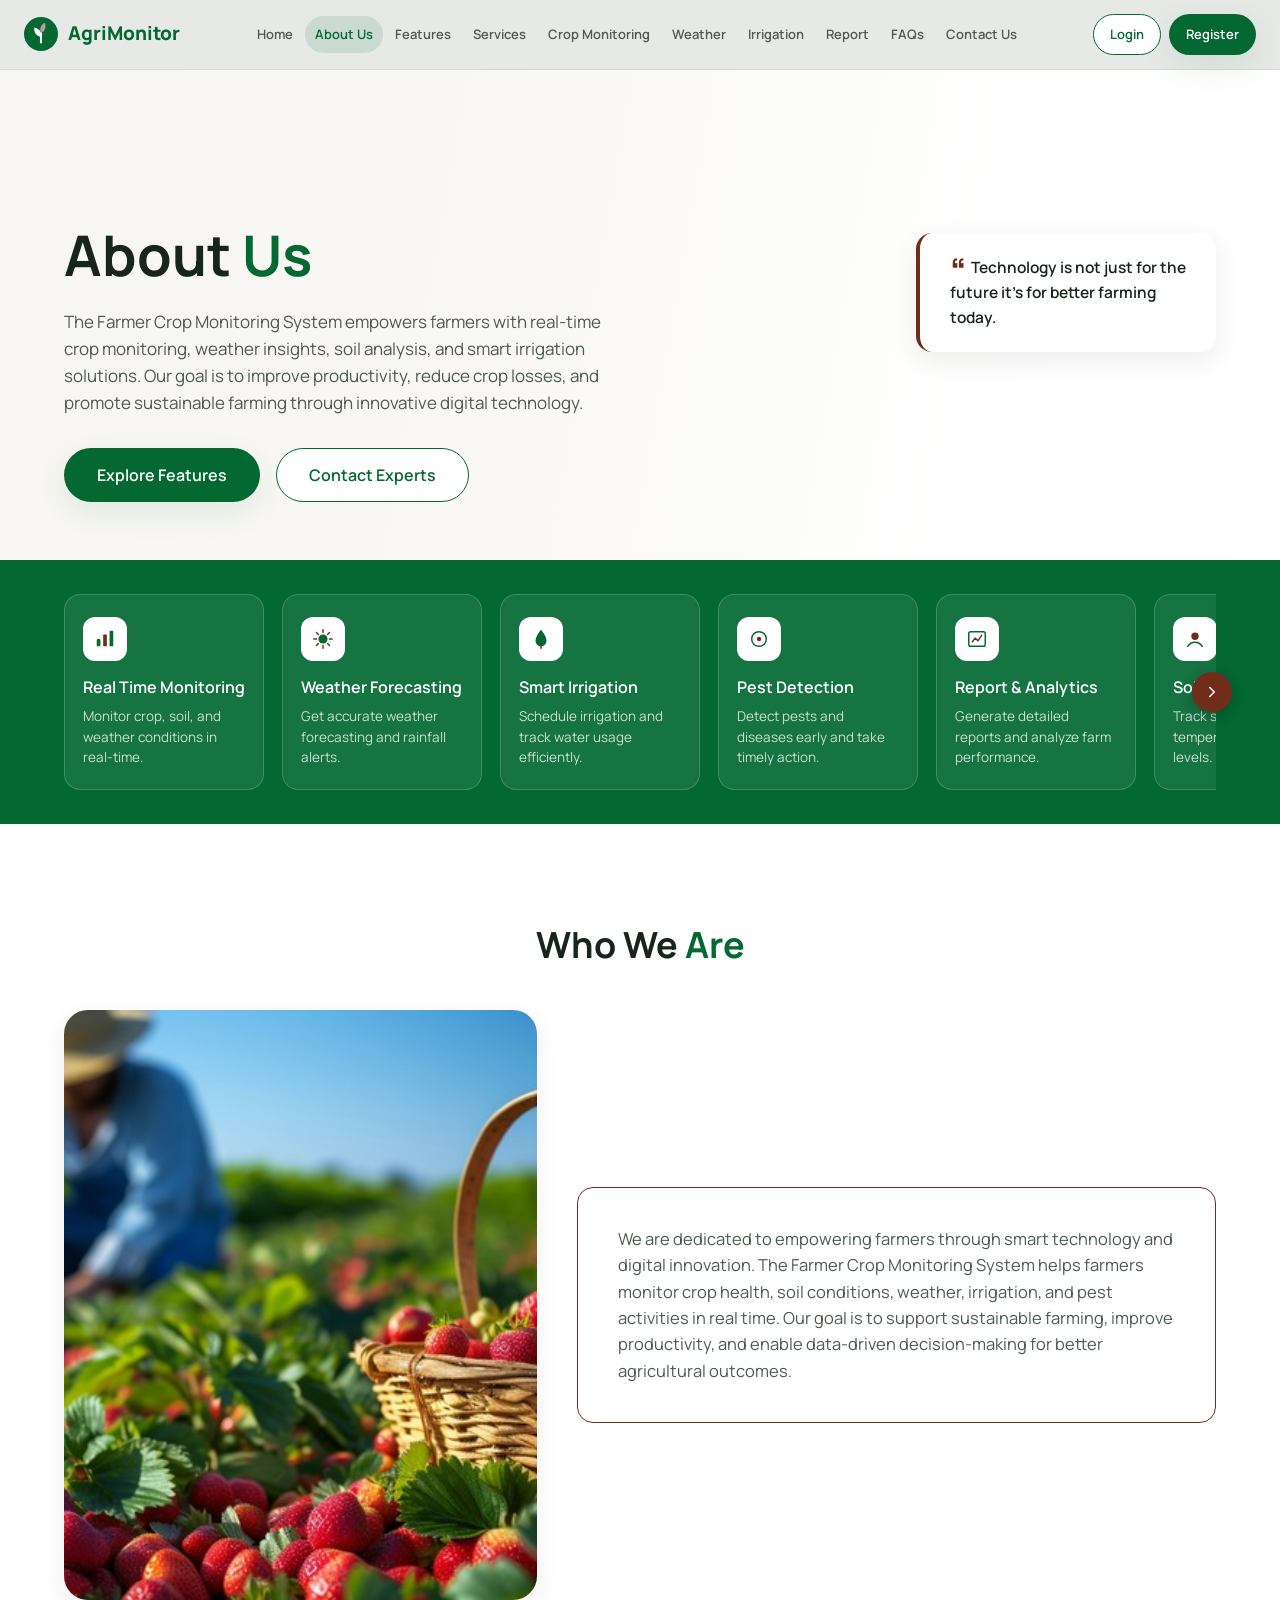
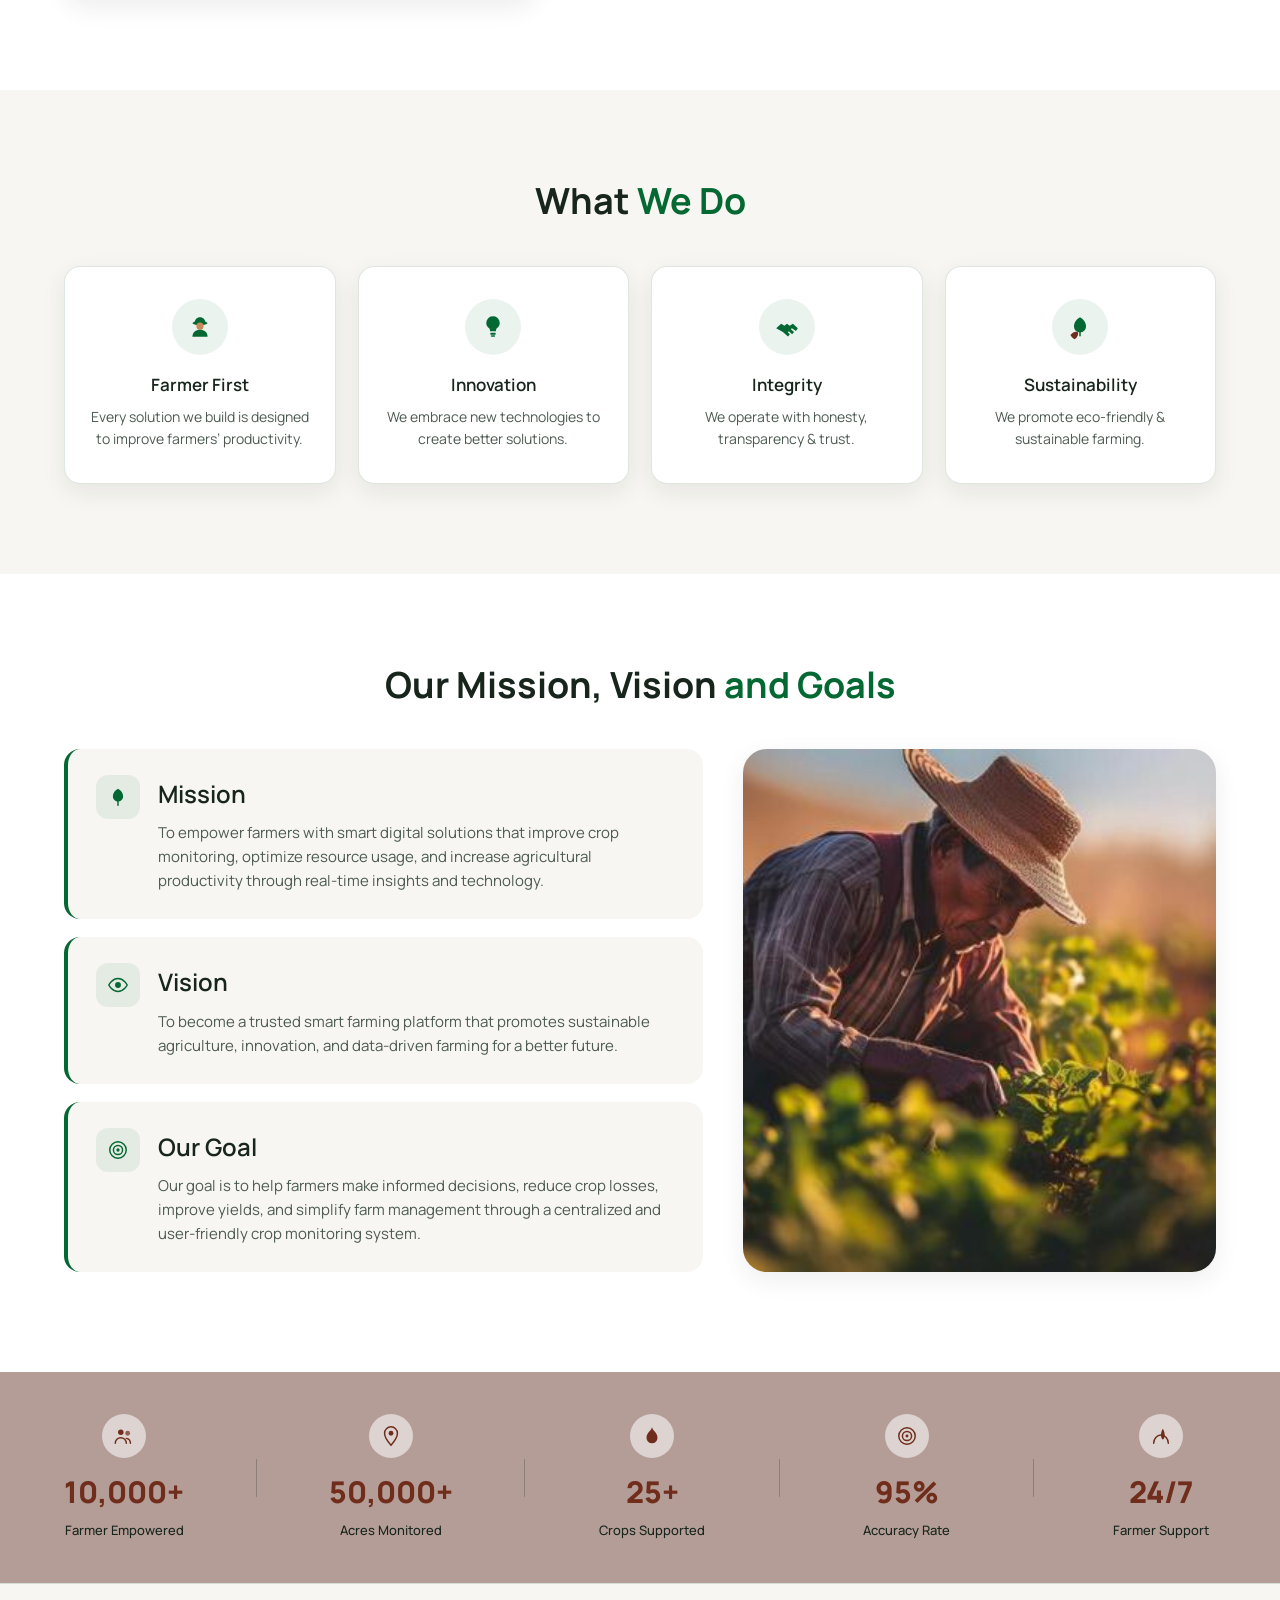
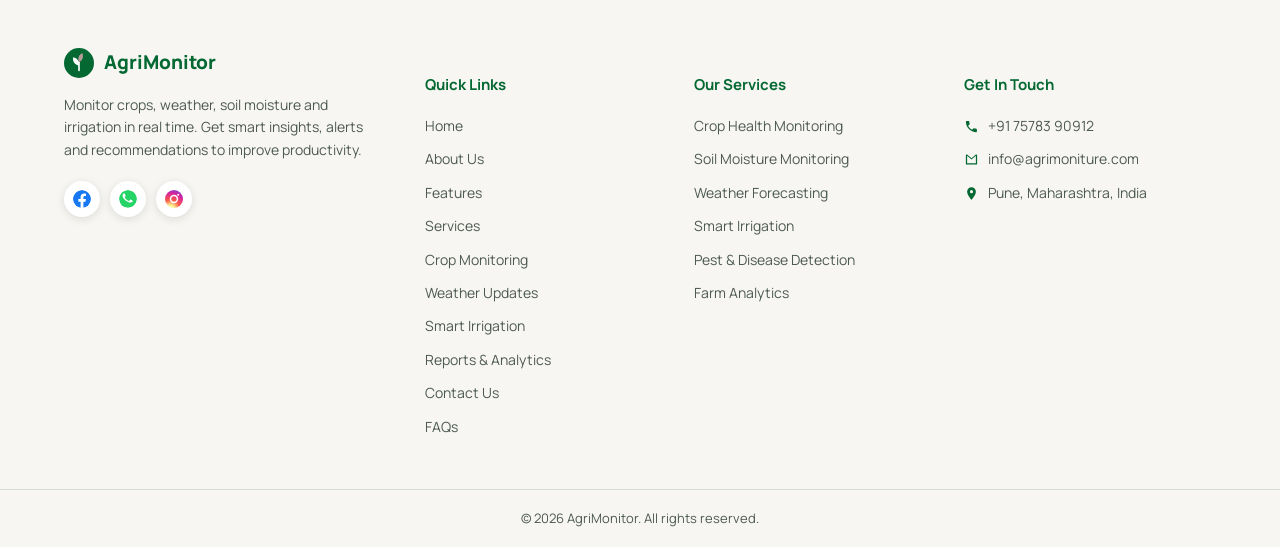
==== commit b2323eaa: "Update index.html" ====
--- a/index.html
+++ b/index.html
@@ -33,8 +33,9 @@
       <a href="features.html">Features</a>
       <a href="services.html">Services</a>
       <a href="crop-monitoring.html">Crop Monitoring</a>
-      <a href="#">Weather</a>
-      <a href="#">Report</a>
+      <a href="weather.html">Weather</a>
+     <a href="irrigation.html">Irrigation</a>
+      <a href="report.html" class="active">Report</a>
       <a href="#">FAQs</a>
       <a href="#">Contact Us</a>
     </nav>
--- a/style.css
+++ b/style.css
@@ -1113,3 +1113,237 @@
 @media (prefers-reduced-motion: reduce){
   *{ transition:none !important; animation:none !important; scroll-behavior:auto !important; }
 }
+
+/* =========================================================
+   WEATHER PAGE
+   ========================================================= */
+
+/* ---- Hero ---- */
+.weather-hero{
+  background: var(--header-grey);
+  padding: 64px 0 56px;
+}
+.weather-hero-inner{
+  display:flex; align-items:center; justify-content:space-between;
+  gap: 48px;
+}
+.weather-hero-copy{ max-width: 560px; }
+.weather-hero-title{
+  font-size: 44px; line-height:1.1; margin-bottom:16px;
+}
+.weather-hero-title span{ color: var(--green); }
+.weather-hero-lead{
+  font-size:18px; font-weight:700; color: var(--ink); margin-bottom:14px;
+}
+.weather-hero-sub{ font-size:15.5px; line-height:1.6; margin-bottom:28px; }
+.weather-hero-art{ width: 360px; flex-shrink:0; }
+
+/* ---- Live conditions ---- */
+.live-conditions{ padding: 48px 0; }
+.live-conditions-head{
+  display:flex; align-items:center; justify-content:space-between; flex-wrap:wrap; gap:14px;
+  margin-bottom: 22px;
+}
+.live-conditions-title{ display:flex; align-items:center; gap:14px; flex-wrap:wrap; }
+.live-conditions-title h2{ font-size:22px; }
+.live-badge{
+  display:inline-flex; align-items:center; gap:7px;
+  font-size:12.5px; font-weight:600; color: var(--ink-soft);
+  background: var(--cream); border-radius: 999px; padding:5px 12px;
+}
+.live-dot{
+  width:7px; height:7px; border-radius:50%; background:#2fbf6a;
+  box-shadow: 0 0 0 0 rgba(47,191,106,0.5);
+  animation: livePulse 2s infinite;
+}
+@keyframes livePulse{
+  0%{ box-shadow: 0 0 0 0 rgba(47,191,106,0.45); }
+  70%{ box-shadow: 0 0 0 6px rgba(47,191,106,0); }
+  100%{ box-shadow: 0 0 0 0 rgba(47,191,106,0); }
+}
+.live-location{
+  display:flex; align-items:center; gap:6px;
+  font-size:13.5px; font-weight:600; color: var(--ink-soft);
+}
+
+.metrics-bar{
+  display:grid; grid-template-columns: repeat(4,1fr);
+  background: var(--white); border-radius: var(--radius-md);
+  box-shadow: var(--shadow-card);
+  padding: 26px 10px;
+}
+.metric{
+  display:flex; align-items:flex-start; gap:12px;
+  padding: 0 20px;
+  border-right: 1px solid var(--header-grey);
+}
+.metric:last-child{ border-right:none; }
+.metric-icon{
+  width:42px; height:42px; flex-shrink:0; border-radius:12px;
+  background: rgba(3,104,50,0.08);
+  display:flex; align-items:center; justify-content:center;
+}
+.metric > div{ display:flex; flex-direction:column; gap:2px; }
+.metric-label{ font-size:12.5px; color: var(--ink-soft); font-weight:600; }
+.metric-value{ font-size:22px; font-weight:800; color: var(--ink); line-height:1.2; }
+.metric-value small{ font-size:13px; font-weight:600; color: var(--ink-soft); margin-left:2px; }
+.metric-note{ font-size:12px; color: var(--ink-soft); }
+
+/* ---- Alerts + Recommendations ---- */
+.alerts-section{ padding: 8px 0 56px; }
+.alerts-grid{
+  display:grid; grid-template-columns: 1fr 1fr; gap: 24px; align-items:start;
+}
+.panel-card{
+  background: var(--white); border: 1px solid var(--header-grey);
+  border-radius: var(--radius-md); box-shadow: var(--shadow-card);
+  padding: 22px;
+}
+.panel-head{
+  display:flex; align-items:center; justify-content:space-between;
+  margin-bottom: 6px;
+}
+.panel-head h3{ font-size:17px; }
+.panel-head h3 span{ color: var(--green); }
+.link-accent{ color: var(--green); font-size:13px; font-weight:700; text-decoration:none; }
+.link-accent:hover{ text-decoration:underline; }
+
+.alert-list, .recommend-list{ list-style:none; margin:0; padding:0; }
+
+.alert-row{
+  display:flex; align-items:flex-start; gap:12px;
+  padding: 16px 0; border-top: 1px solid var(--header-grey);
+}
+.alert-icon{
+  width:34px; height:34px; flex-shrink:0; border-radius:10px;
+  display:flex; align-items:center; justify-content:center;
+}
+.alert-icon--high{ background: rgba(179,38,30,0.08); }
+.alert-icon--medium{ background: rgba(161,92,0,0.08); }
+.alert-icon--low{ background: rgba(77,90,81,0.08); }
+.alert-body{ flex:1; min-width:0; }
+.alert-body h4{ font-size:14.5px; margin-bottom:3px; }
+.alert-body p{ font-size:13px; line-height:1.45; margin-bottom:6px; }
+.alert-time{ font-size:11.5px; color: var(--ink-soft); opacity:.8; }
+.risk-pill{
+  flex-shrink:0; align-self:flex-start;
+  font-size:11px; font-weight:700; padding:5px 10px; border-radius:999px;
+  white-space:nowrap;
+}
+.risk-pill--high{ background:#FBE4E1; color:#B3261E; }
+.risk-pill--medium{ background:#FBEBD2; color:#A15C00; }
+.risk-pill--low{ background:#E6E9E6; color:#4d5a51; }
+
+.recommend-row{
+  display:flex; align-items:center; gap:12px;
+  padding: 15px 0; border-top: 1px solid var(--header-grey);
+  cursor:pointer; border-radius: var(--radius-sm);
+  transition: background .15s ease;
+}
+.recommend-row:first-child{ border-top:none; }
+.recommend-row:hover, .recommend-row:focus-visible{ background: var(--cream); }
+.recommend-icon{
+  width:38px; height:38px; flex-shrink:0; border-radius:10px;
+  background: rgba(3,104,50,0.08);
+  display:flex; align-items:center; justify-content:center;
+}
+.recommend-body{ flex:1; min-width:0; }
+.recommend-body h4{ font-size:14.5px; margin-bottom:3px; }
+.recommend-body p{ font-size:13px; }
+.chevron{ flex-shrink:0; transition: transform .15s ease; }
+.recommend-row:hover .chevron{ transform: translateX(3px); }
+
+/* ---- CTA banner ---- */
+.weather-cta{
+  position:relative; overflow:hidden;
+  padding: 76px 0;
+}
+.weather-cta-bg{
+  position:absolute; inset:0;
+  background-size: cover; background-position: center;
+}
+.weather-cta-overlay{
+  position:absolute; inset:0;
+  background: linear-gradient(90deg, rgba(10,20,12,0.72) 0%, rgba(10,20,12,0.42) 60%, rgba(10,20,12,0.2) 100%);
+}
+.weather-cta-inner{
+  position:relative; z-index:1;
+  display:flex; align-items:center; justify-content:space-between; gap:40px;
+}
+.weather-cta-copy{ max-width: 520px; color:#fff; }
+.weather-cta-eyebrow{ display:block; font-weight:700; margin-bottom:8px; opacity:.9; }
+.weather-cta-copy h2{ color:#fff; font-size:32px; line-height:1.15; margin-bottom:14px; }
+.weather-cta-copy p{ color: rgba(255,255,255,0.85); margin-bottom:26px; line-height:1.6; }
+.weather-cta-art{ width:220px; flex-shrink:0; }
+
+/* ---- Newsletter ---- */
+.weather-subscribe{ background: var(--cream); padding: 40px 0; }
+.weather-subscribe-inner{
+  display:flex; align-items:center; justify-content:space-between; gap:24px; flex-wrap:wrap;
+  position:relative;
+}
+.weather-subscribe-copy h3{ font-size:19px; margin-bottom:6px; }
+.weather-subscribe-copy p{ font-size:13.5px; }
+.subscribe-form{ display:flex; gap:10px; flex:1; max-width:460px; }
+.subscribe-form input{
+  flex:1; padding:12px 16px; border-radius: var(--radius-sm);
+  border:1px solid var(--mist); font-family:inherit; font-size:14px;
+  background:#fff;
+}
+.subscribe-form input:focus{ outline:none; border-color: var(--green); }
+.weather-subscribe-note{
+  position:absolute; bottom:-22px; left:0;
+  font-size:12.5px; font-weight:600; color: var(--green-dark);
+}
+.weather-subscribe-note.is-error{ color:#B3261E; }
+.weather-subscribe-art{ flex-shrink:0; }
+
+/* ---- Responsive ---- */
+@media (max-width: 1100px){
+  .weather-hero-art{ width:300px; }
+  .metric{ padding:0 12px; }
+  .weather-cta-art{ width:170px; }
+}
+
+@media (max-width: 860px){
+  .weather-hero-inner{ flex-direction:column; text-align:center; }
+  .weather-hero-copy{ max-width:100%; }
+  .weather-hero-cta{ margin:0 auto; }
+  .weather-hero-art{ width:260px; }
+
+  .metrics-bar{ grid-template-columns: repeat(2,1fr); row-gap:22px; }
+  .metric{ border-right:none; padding:0 14px; }
+  .metric:nth-child(odd){ border-right: 1px solid var(--header-grey); }
+
+  .alerts-grid{ grid-template-columns: 1fr; }
+
+  .weather-cta-inner{ flex-direction:column; text-align:center; }
+  .weather-cta-copy{ max-width:100%; }
+  .weather-cta-art{ width:180px; }
+
+  .weather-subscribe-inner{ flex-direction:column; text-align:center; }
+  .subscribe-form{ max-width:100%; width:100%; }
+  .weather-subscribe-note{ position:static; margin-top:8px; }
+}
+
+@media (max-width: 560px){
+  .weather-hero{ padding: 44px 0 40px; }
+  .weather-hero-title{ font-size:32px; }
+  .weather-hero-lead{ font-size:16px; }
+  .weather-hero-art{ width:220px; }
+
+  .live-conditions-head{ flex-direction:column; align-items:flex-start; }
+  .metrics-bar{ grid-template-columns: 1fr; padding: 18px; }
+  .metric{ border-right:none !important; padding:14px 0; border-top:1px solid var(--header-grey); }
+  .metric:first-child{ border-top:none; padding-top:0; }
+
+  .panel-card{ padding:18px; }
+  .alert-row{ flex-wrap:wrap; }
+  .risk-pill{ margin-left:46px; }
+
+  .subscribe-form{ flex-direction:column; }
+  .subscribe-form button{ width:100%; }
+
+  .weather-cta{ padding:48px 0; }
+  .weather-cta-copy h2{ font-size:24px; }
+}
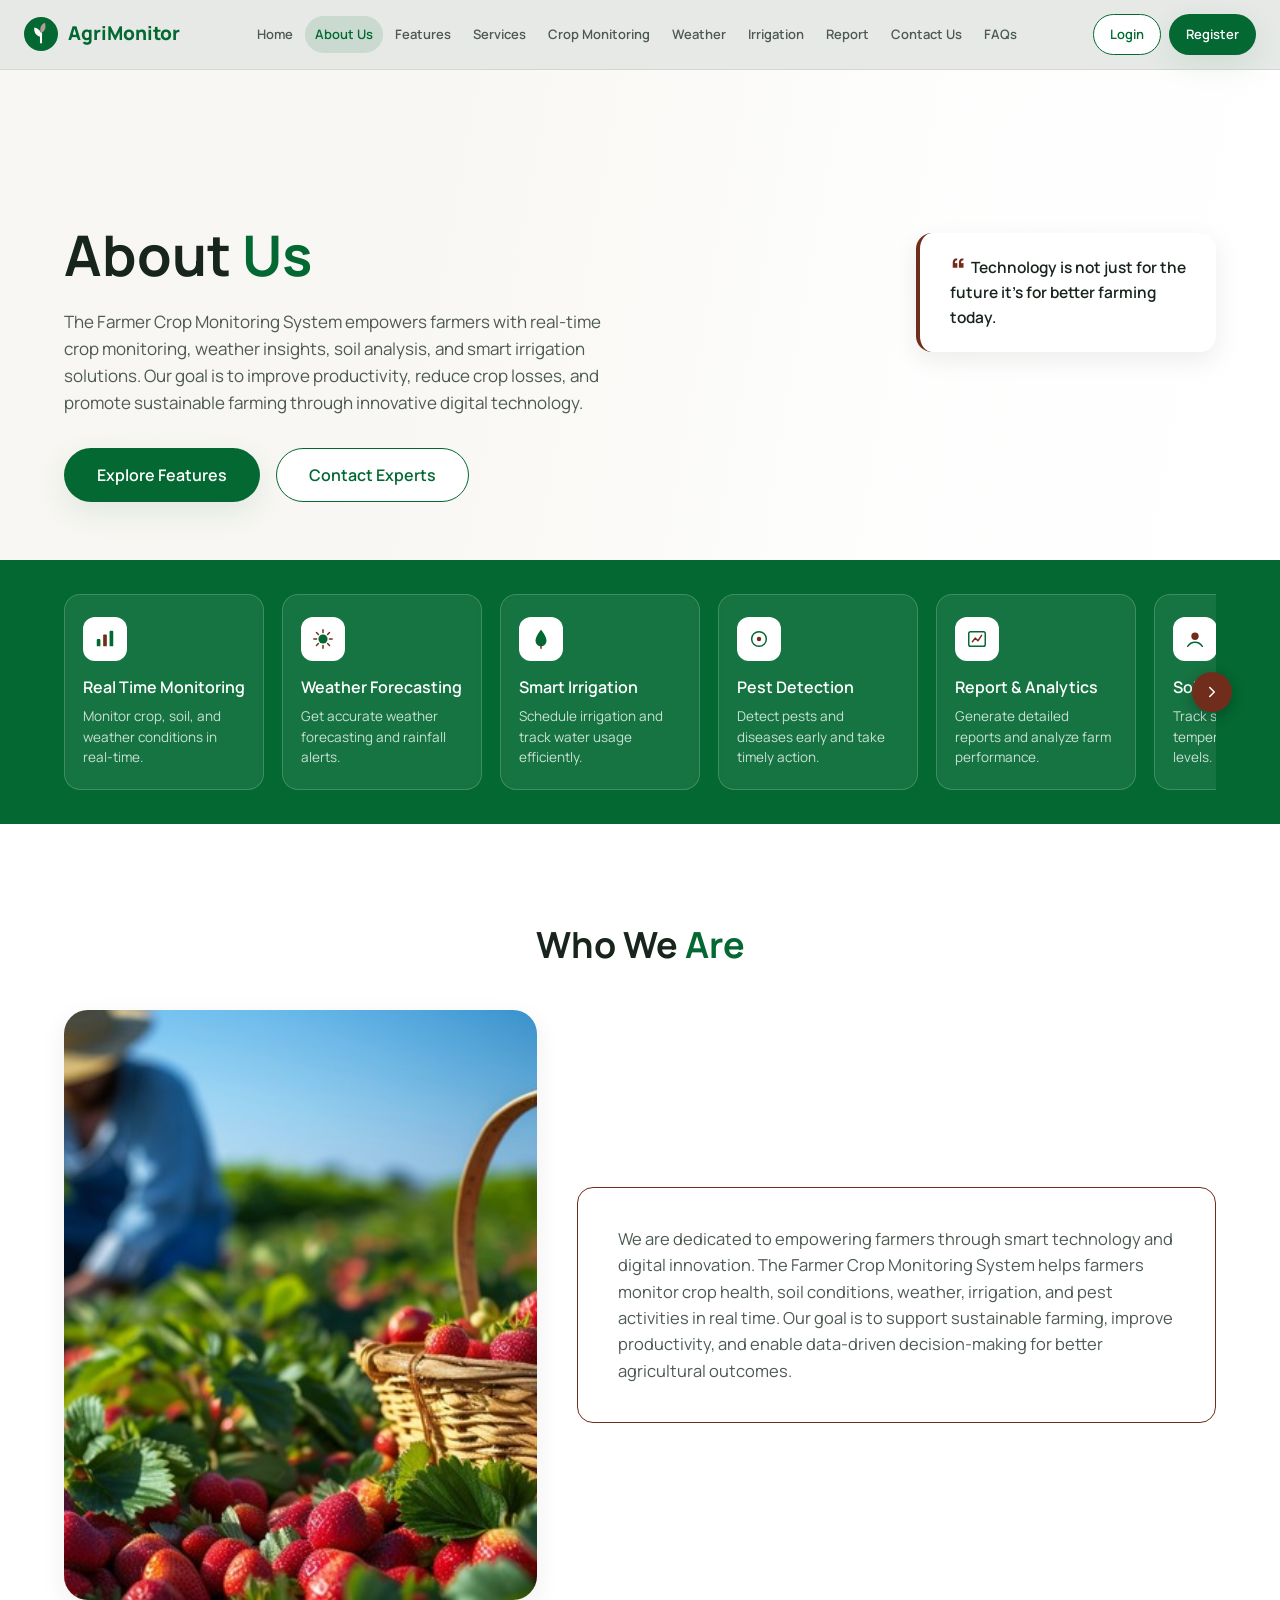
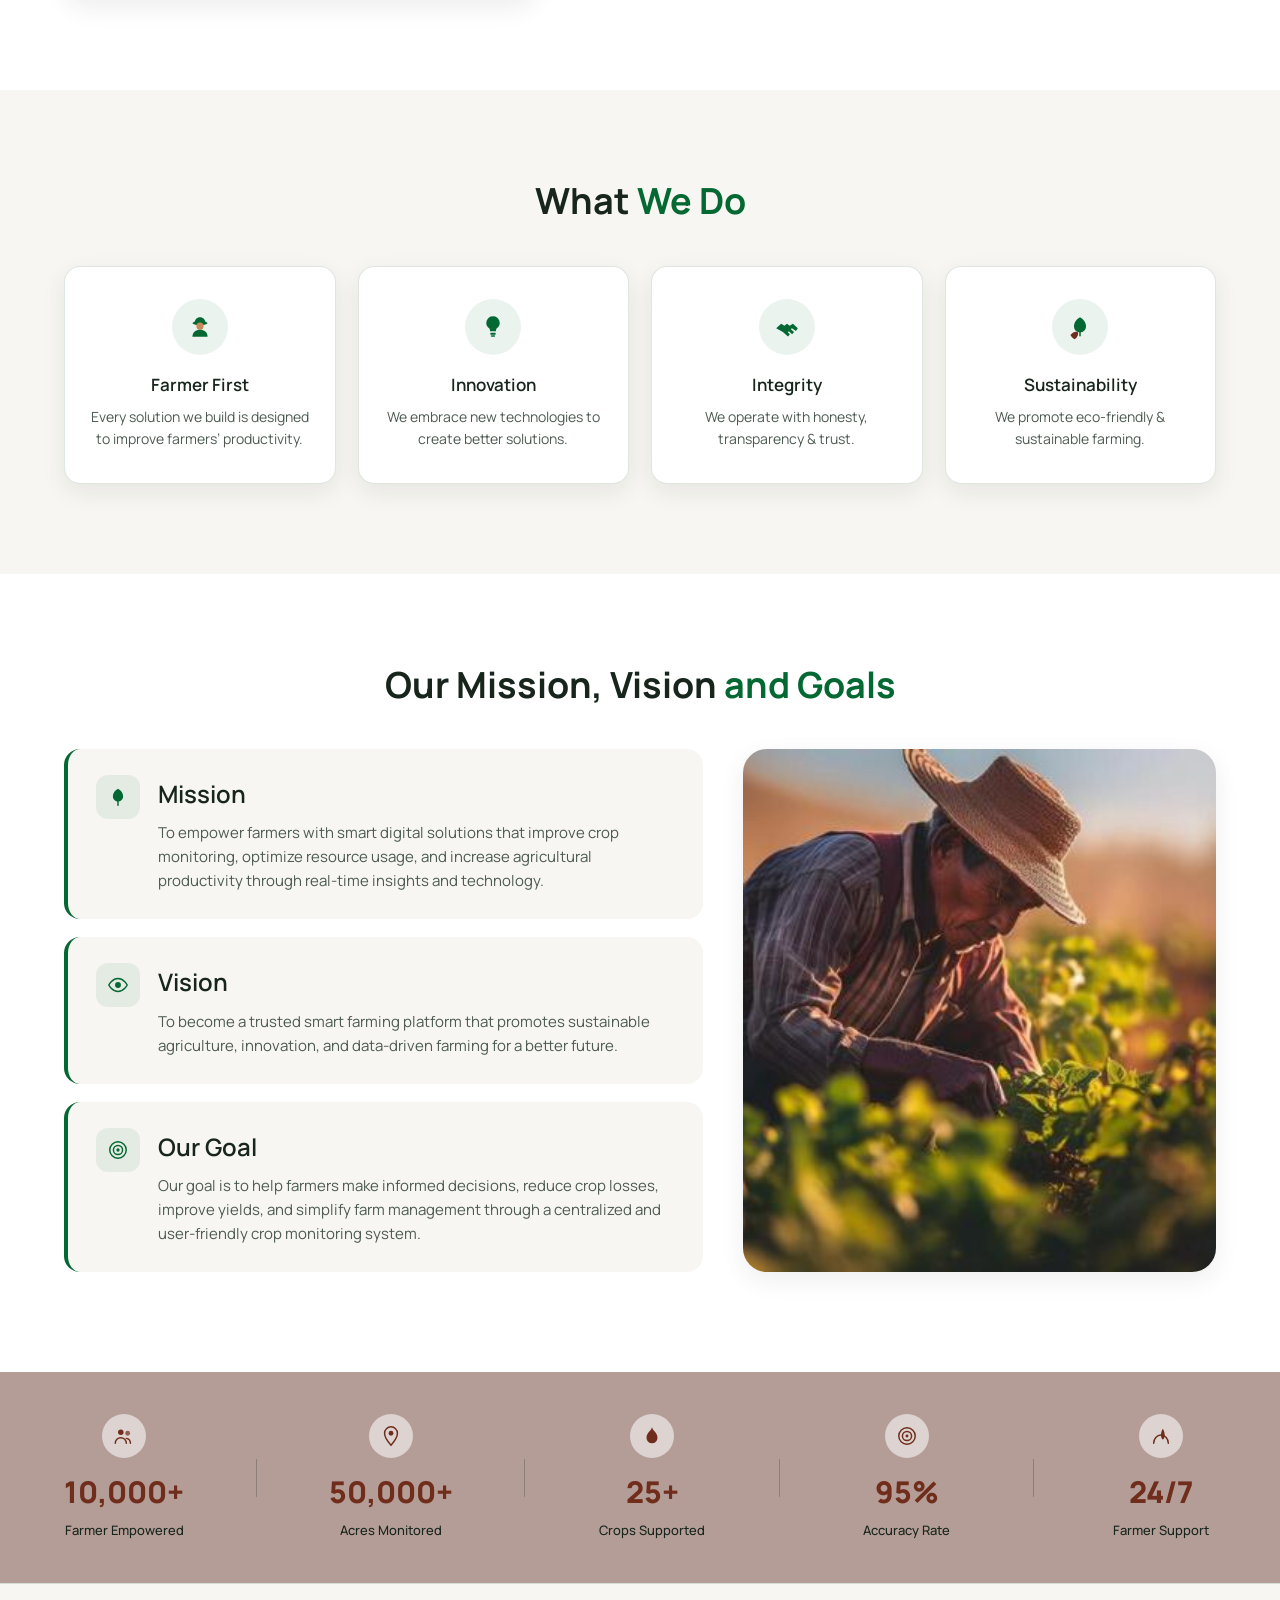
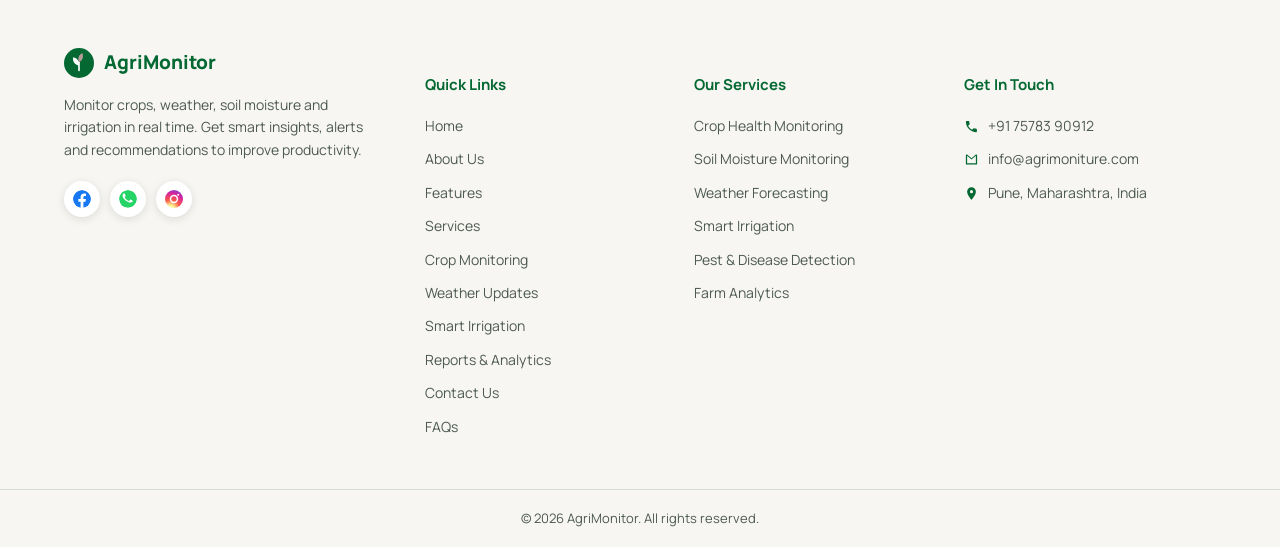
==== commit 08b20727: "Update index.html" ====
--- a/index.html
+++ b/index.html
@@ -36,8 +36,8 @@
       <a href="weather.html">Weather</a>
      <a href="irrigation.html">Irrigation</a>
       <a href="report.html" class="active">Report</a>
-      <a href="#">FAQs</a>
-      <a href="#">Contact Us</a>
+     <a href="contact.html">Contact Us</a>
+      <a href="faqs.html">FAQs</a>
     </nav>
 
     <div class="header-actions">
--- a/style.css
+++ b/style.css
@@ -47,6 +47,7 @@
   background: var(--white);
   line-height: 1.6;
   -webkit-font-smoothing: antialiased;
+  overflow-x: hidden;
 }
 img{ max-width:100%; display:block; }
 a{ color:inherit; text-decoration:none; }
@@ -1347,3 +1348,593 @@
   .weather-cta{ padding:48px 0; }
   .weather-cta-copy h2{ font-size:24px; }
 }
+
+
+/* =========================================================
+   IRRIGATION PAGE
+   ========================================================= */
+
+/* ---- Hero ---- */
+.irr-hero{
+  position:relative; overflow:hidden;
+  padding: 96px 0;
+  min-height: 340px;
+  display:flex; align-items:center;
+}
+.irr-hero-bg{
+  position:absolute; inset:0;
+  background-size: cover; background-position: center;
+}
+.irr-hero-overlay{
+  position:absolute; inset:0;
+  background: linear-gradient(90deg, rgba(247,246,242,0.94) 0%, rgba(247,246,242,0.75) 45%, rgba(247,246,242,0.35) 100%);
+}
+.irr-hero-inner{ position:relative; z-index:1; max-width: 620px; }
+.irr-hero-inner h1{ font-size:42px; line-height:1.15; margin-bottom:16px; }
+.irr-hero-inner h1 span{ color: var(--green); }
+.irr-hero-inner p{ font-size:16px; line-height:1.6; margin-bottom:26px; }
+
+/* ---- About Smart Irrigation ---- */
+.irr-about{ padding: 80px 0; }
+.irr-about .section-title{ text-align:center; margin-bottom:36px; }
+.irr-about-grid{
+  display:grid; grid-template-columns: 0.85fr 1.15fr; gap: 40px; align-items:center;
+}
+.irr-about-img{
+  border-radius: var(--radius-lg); overflow:hidden; box-shadow: var(--shadow-card);
+  aspect-ratio: 4/5;
+}
+.irr-about-img img{ width:100%; height:100%; object-fit:cover; display:block; }
+
+.irr-about-card{
+  background: var(--white);
+  border: 1px solid var(--brown);
+  border-radius: var(--radius-lg);
+  padding: 34px;
+}
+.irr-about-card h3{ font-size:22px; margin-bottom:12px; }
+.irr-about-card h3 span{ color: var(--green); }
+.irr-about-card > p{ font-size:14.5px; line-height:1.6; margin-bottom:26px; }
+
+.irr-stat-grid{ display:grid; grid-template-columns: repeat(4,1fr); gap:16px; }
+.irr-stat{ text-align:center; }
+.irr-stat-icon{
+  width:40px; height:40px; margin:0 auto 10px;
+  border-radius:50%; background: rgba(3,104,50,0.08);
+  display:flex; align-items:center; justify-content:center;
+}
+.irr-stat h4{ font-size:13.5px; margin-bottom:4px; }
+.irr-stat p{ font-size:11.5px; line-height:1.4; }
+
+/* ---- How It Works ---- */
+.irr-steps{ padding: 80px 0 90px; background: var(--cream); text-align:center; }
+.irr-steps-eyebrow{ display:block; font-weight:700; color: var(--ink-soft); margin-bottom:8px; font-size:14px; }
+.irr-steps .section-title{ margin-bottom:44px; }
+.irr-steps-row{
+  display:flex; align-items:stretch; justify-content:center; gap:14px;
+}
+.irr-step{
+  flex: 1 1 0; max-width:250px;
+  background: var(--header-grey);
+  border-radius: var(--radius-md);
+  padding: 30px 20px;
+  text-align:left;
+}
+.irr-step-icon{
+  width:48px; height:48px; border-radius:12px;
+  background: var(--white);
+  display:flex; align-items:center; justify-content:center;
+  margin-bottom:18px;
+  box-shadow: var(--shadow-card);
+}
+.irr-step h4{ font-size:16px; margin-bottom:8px; }
+.irr-step p{ font-size:13px; line-height:1.55; }
+.irr-step-arrow{ flex-shrink:0; align-self:center; }
+
+/* ---- Features (horizontal scroll strip) ---- */
+.irr-features{ padding: 80px 0 90px; }
+.irr-features .section-title{ text-align:center; margin-bottom:36px; }
+.irr-features-wrap{ position:relative; }
+.irr-features-track{
+  display:flex; gap:20px; overflow-x:auto; scroll-behavior:smooth;
+  padding: 4px 4px 12px;
+  scrollbar-width:none;
+}
+.irr-features-track::-webkit-scrollbar{ display:none; }
+.irr-feature-card{
+  flex: 0 0 240px;
+  background: var(--cream);
+  border: 1px solid var(--sage);
+  border-radius: var(--radius-md);
+  padding: 26px 22px;
+}
+.irr-feature-icon{
+  width:56px; height:56px; border-radius:12px;
+  background: var(--white); box-shadow: var(--shadow-card);
+  display:flex; align-items:center; justify-content:center;
+  margin-bottom:18px;
+}
+.irr-feature-card h4{ font-size:15.5px; margin-bottom:8px; }
+.irr-feature-card p{ font-size:13px; line-height:1.5; }
+.irr-features-wrap .scroll-btn{ top:50%; }
+.irr-features-wrap .scroll-btn--left{ left:8px; }
+.irr-features-wrap .scroll-btn--right{ right:8px; }
+
+/* ---- CTA banner ---- */
+.irr-cta{ position:relative; overflow:hidden; padding: 90px 0; }
+.irr-cta-bg{ position:absolute; inset:0; background-size:cover; background-position: center 30%; }
+.irr-cta-overlay{
+  position:absolute; inset:0;
+  background: linear-gradient(90deg, rgba(6,20,10,0.82) 0%, rgba(6,20,10,0.55) 55%, rgba(6,20,10,0.25) 100%);
+}
+.irr-cta-inner{ position:relative; z-index:1; }
+.irr-cta-copy{ max-width:480px; color:#fff; }
+.irr-cta-copy h2{ color:#fff; font-size:30px; margin-bottom:10px; }
+.irr-cta-copy p{ color: rgba(255,255,255,0.85); margin-bottom:24px; }
+
+/* ---- Responsive ---- */
+@media (max-width: 1100px){
+  .irr-steps-row{ flex-wrap:wrap; justify-content:center; }
+  .irr-step-arrow{ display:none; }
+  .irr-step{ flex: 1 1 220px; max-width:none; }
+}
+
+@media (max-width: 860px){
+  .irr-hero{ padding:70px 0; }
+  .irr-hero-overlay{ background: linear-gradient(180deg, rgba(247,246,242,0.55) 0%, rgba(247,246,242,0.95) 65%); }
+  .irr-hero-inner{ max-width:100%; text-align:center; }
+  .irr-hero-inner .btn{ margin:0 auto; }
+
+  .irr-about-grid{ grid-template-columns: 1fr; }
+  .irr-about-img{ aspect-ratio: 16/9; }
+  .irr-about-card{ padding:26px; }
+  .irr-stat-grid{ grid-template-columns: repeat(2,1fr); row-gap:22px; }
+
+  .irr-step{ flex: 1 1 100%; }
+
+  .irr-cta-copy{ max-width:100%; text-align:center; }
+  .irr-cta-copy .btn{ margin:0 auto; }
+  .irr-cta-overlay{ background: linear-gradient(180deg, rgba(6,20,10,0.5) 0%, rgba(6,20,10,0.85) 70%); }
+}
+
+@media (max-width: 560px){
+  .irr-hero-inner h1{ font-size:30px; }
+  .irr-about-card h3{ font-size:19px; }
+  .irr-stat-grid{ grid-template-columns: 1fr 1fr; }
+  .irr-feature-card{ flex-basis: 200px; padding:20px 18px; }
+  .irr-cta-copy h2{ font-size:24px; }
+}
+
+
+/* =========================================================
+   REPORT PAGE
+   ========================================================= */
+
+/* ---- Hero ---- */
+.rpt-hero{ background: var(--header-grey); padding: 64px 0 56px; }
+.rpt-hero-inner{ display:flex; align-items:center; justify-content:space-between; gap:48px; }
+.rpt-hero-copy{ max-width:560px; }
+.rpt-hero-copy h1{ font-size:38px; line-height:1.2; margin-bottom:16px; }
+.rpt-hero-copy h1 span{ color: var(--green); }
+.rpt-hero-copy p{ font-size:15.5px; line-height:1.6; margin-bottom:26px; max-width:460px; }
+.rpt-hero-actions{ display:flex; gap:14px; flex-wrap:wrap; }
+.rpt-hero-art{ width:380px; flex-shrink:0; }
+
+/* ---- Stats bar ---- */
+.rpt-stats{ padding: 48px 0 8px; }
+.rpt-stats-title{ text-align:center; margin-bottom:26px; }
+.rpt-stats-bar{
+  display:grid; grid-template-columns: repeat(4,1fr);
+  background: var(--white); border-radius: var(--radius-md);
+  box-shadow: var(--shadow-card);
+  padding: 26px 10px;
+}
+.rpt-stat{ display:flex; align-items:flex-start; gap:12px; padding:0 20px; border-right:1px solid var(--header-grey); }
+.rpt-stat:last-child{ border-right:none; }
+.rpt-stat-icon{
+  width:42px; height:42px; flex-shrink:0; border-radius:12px;
+  background: rgba(3,104,50,0.08);
+  display:flex; align-items:center; justify-content:center;
+}
+.rpt-stat > div{ display:flex; flex-direction:column; gap:2px; }
+.rpt-stat-label{ font-size:12.5px; color: var(--ink-soft); font-weight:600; }
+.rpt-stat-value{ font-size:22px; font-weight:800; color: var(--ink); }
+.rpt-stat-value small{ font-size:13px; font-weight:600; color: var(--ink-soft); margin-left:2px; }
+.rpt-stat-delta{ font-size:11.5px; color: var(--ink-soft); }
+.rpt-stat-delta--up{ color: var(--green); font-weight:700; }
+
+/* ---- Performance charts ---- */
+.rpt-perf{ padding: 56px 0 80px; }
+.rpt-perf .section-title{ margin-bottom:32px; }
+.rpt-charts-grid{ display:grid; grid-template-columns: repeat(3,1fr); gap:20px; }
+.chart-card{
+  background: var(--white); border: 1px solid var(--header-grey);
+  border-radius: var(--radius-md); box-shadow: var(--shadow-card);
+  padding: 18px;
+}
+.chart-card-head{ display:flex; align-items:center; justify-content:space-between; margin-bottom:6px; }
+.chart-card-head h4{ font-size:14px; }
+.chart-range{ display:flex; align-items:center; gap:4px; font-size:11px; color: var(--ink-soft); font-weight:600; }
+.chart-legend{ display:flex; gap:14px; margin-bottom:6px; }
+.chart-legend span{ display:flex; align-items:center; gap:5px; font-size:11px; color: var(--ink-soft); }
+.chart-legend i{ width:8px; height:8px; border-radius:50%; display:inline-block; }
+.chart-svg{ width:100%; height:auto; display:block; }
+.chart-axis{ font-size:9px; fill: var(--ink-soft); font-family:'Manrope',sans-serif; }
+.chart-axis-x{ font-size:7.5px; fill: var(--ink-soft); font-family:'Manrope',sans-serif; text-anchor:middle; }
+.chart-bar-label{ font-size:8px; fill: var(--ink-soft); font-family:'Manrope',sans-serif; text-anchor:middle; }
+.chart-tooltip{
+  margin-top:8px; background: var(--ink); color:#fff;
+  border-radius:10px; padding:10px 12px; font-size:11px;
+  display:flex; flex-direction:column; gap:4px;
+}
+.chart-tooltip strong{ font-size:11.5px; }
+.chart-tooltip span{ display:flex; align-items:center; gap:6px; opacity:.9; }
+.chart-tooltip i{ width:7px; height:7px; border-radius:50%; display:inline-block; }
+
+/* ---- Report categories (horizontal scroll) ---- */
+.rpt-categories{ padding: 20px 0 80px; }
+.rpt-categories .section-title{ margin-bottom:32px; }
+.rpt-cat-wrap{ position:relative; }
+.rpt-cat-track{
+  display:flex; gap:20px; overflow-x:auto; scroll-behavior:smooth;
+  padding:4px 4px 12px; scrollbar-width:none;
+}
+.rpt-cat-track::-webkit-scrollbar{ display:none; }
+.rpt-cat-card{
+  flex: 0 0 220px;
+  background: var(--white);
+  border: 1px solid var(--brown);
+  border-radius: var(--radius-md);
+  padding: 24px 20px;
+  text-decoration:none; color:inherit;
+  display:block;
+  transition: transform .2s ease, box-shadow .2s ease;
+}
+.rpt-cat-card:hover{ transform: translateY(-4px); box-shadow: var(--shadow-soft); }
+.rpt-cat-icon{
+  width:52px; height:52px; border-radius:50%;
+  background: rgba(3,104,50,0.08);
+  display:flex; align-items:center; justify-content:center;
+  margin-bottom:16px;
+}
+.rpt-cat-card h4{ font-size:15px; margin-bottom:6px; }
+.rpt-cat-card p{ font-size:12.5px; line-height:1.5; margin-bottom:14px; }
+.rpt-cat-link{ color: var(--green); font-size:12.5px; font-weight:700; }
+.rpt-categories .scroll-btn--left{ left:8px; }
+.rpt-categories .scroll-btn--right{ right:8px; }
+
+/* ---- Download reports + benefits ---- */
+.rpt-download{ background: var(--cream); padding: 70px 0; }
+.rpt-download-grid{ display:grid; grid-template-columns: 0.9fr 1.1fr; gap:40px; align-items:center; margin-bottom:50px; }
+.rpt-download-copy h3{ font-size:24px; margin-bottom:8px; }
+.rpt-download-copy > p{ font-size:14.5px; margin-bottom:22px; }
+.rpt-download-list{ list-style:none; margin:0; padding:0; display:flex; flex-direction:column; gap:16px; }
+.rpt-download-list li{ display:flex; align-items:center; gap:12px; font-size:14.5px; font-weight:600; }
+.rpt-download-icon{
+  width:32px; height:32px; border-radius:8px;
+  display:flex; align-items:center; justify-content:center;
+  background: var(--white); box-shadow: var(--shadow-card);
+}
+.rpt-download-preview{
+  background: var(--white); border-radius: var(--radius-lg);
+  box-shadow: var(--shadow-card); padding:12px;
+}
+
+.rpt-benefits-title{ font-size:19px; margin-bottom:20px; }
+.rpt-benefits-grid{ display:grid; grid-template-columns: repeat(4,1fr); gap:18px; }
+.rpt-benefit{
+  background: var(--white); border-radius: var(--radius-md);
+  padding:20px; display:flex; flex-direction:column; gap:10px;
+  box-shadow: var(--shadow-card);
+}
+.rpt-benefit-icon{
+  width:36px; height:36px; border-radius:10px;
+  background: rgba(3,104,50,0.08);
+  display:flex; align-items:center; justify-content:center;
+}
+.rpt-benefit h5{ font-size:14px; margin-bottom:4px; font-weight:700; }
+.rpt-benefit p{ font-size:12.5px; line-height:1.5; }
+
+/* ---- CTA ---- */
+.rpt-cta{ padding: 56px 0; }
+.rpt-cta-inner{
+  background: var(--header-grey); border-radius: var(--radius-lg);
+  padding: 40px 44px;
+  display:flex; align-items:center; justify-content:space-between; gap:28px; flex-wrap:wrap;
+}
+.rpt-cta-copy{ max-width:520px; }
+.rpt-cta-copy h3{ font-size:21px; margin-bottom:8px; }
+.rpt-cta-copy p{ font-size:13.5px; }
+.rpt-cta-actions{ display:flex; gap:12px; flex-shrink:0; }
+.rpt-cta-art{ flex-shrink:0; }
+
+/* ---- Responsive ---- */
+@media (max-width: 1100px){
+  .rpt-charts-grid{ grid-template-columns: 1fr 1fr; }
+  .chart-card:nth-child(3){ grid-column: span 2; }
+  .rpt-benefits-grid{ grid-template-columns: repeat(2,1fr); }
+}
+
+@media (max-width: 860px){
+  .rpt-hero-inner{ flex-direction:column; text-align:center; }
+  .rpt-hero-copy{ max-width:100%; }
+  .rpt-hero-copy p{ margin-left:auto; margin-right:auto; }
+  .rpt-hero-actions{ justify-content:center; }
+  .rpt-hero-art{ width:280px; }
+
+  .rpt-stats-bar{ grid-template-columns: repeat(2,1fr); row-gap:22px; }
+  .rpt-stat{ border-right:none; padding:0 14px; }
+  .rpt-stat:nth-child(odd){ border-right:1px solid var(--header-grey); }
+
+  .rpt-charts-grid{ grid-template-columns: 1fr; }
+  .chart-card:nth-child(3){ grid-column: auto; }
+
+  .rpt-download-grid{ grid-template-columns: 1fr; }
+  .rpt-benefits-grid{ grid-template-columns: repeat(2,1fr); }
+
+  .rpt-cta-inner{ flex-direction:column; text-align:center; }
+  .rpt-cta-art{ display:none; }
+}
+
+@media (max-width: 560px){
+  .rpt-hero-copy h1{ font-size:28px; }
+  .rpt-stats-bar{ grid-template-columns:1fr; padding:18px; }
+  .rpt-stat{ border-right:none !important; padding:14px 0; border-top:1px solid var(--header-grey); }
+  .rpt-stat:first-child{ border-top:none; padding-top:0; }
+  .rpt-benefits-grid{ grid-template-columns: 1fr; }
+  .rpt-cta-actions{ width:100%; }
+  .rpt-cta-actions .btn{ flex:1; text-align:center; }
+}
+
+
+/* =========================================================
+   CONTACT US PAGE
+   ========================================================= */
+
+/* ---- Hero ---- */
+.contact-hero{ background: var(--header-grey); padding: 60px 0 48px; }
+.contact-hero h1{ font-size:38px; line-height:1.2; margin-bottom:16px; }
+.contact-hero h1 span{ color: var(--green); }
+.contact-hero p{ font-size:15.5px; max-width:560px; line-height:1.6; }
+
+/* ---- Main grid ---- */
+.contact-main{ padding: 60px 0; }
+.contact-main-grid{ display:grid; grid-template-columns: 1.1fr 0.9fr; gap: 40px; align-items:start; }
+.contact-left{ display:flex; flex-direction:column; gap:40px; }
+
+.contact-form-card{
+  border: 1px solid var(--header-grey);
+  border-radius: var(--radius-lg);
+  padding: 34px;
+}
+.contact-form-card .section-title{ text-align:center; margin-bottom:6px; }
+.contact-form-sub{ text-align:center; color: var(--ink-soft); font-size:14px; margin-bottom:24px; }
+
+.contact-form-row{ display:grid; grid-template-columns: 1fr 1fr; gap:16px; }
+.contact-form-card .form-group{ margin-bottom:18px; }
+.contact-form-card input,
+.contact-form-card textarea{
+  width:100%; padding:14px 16px;
+  border:1px solid var(--brown); border-radius: var(--radius-sm);
+  font-family:inherit; font-size:14.5px; color: var(--ink);
+  background: var(--white); resize: vertical;
+}
+.contact-form-card input::placeholder,
+.contact-form-card textarea::placeholder{ color: var(--ink-soft); opacity:.8; }
+.contact-form-card input:focus,
+.contact-form-card textarea:focus{ outline:none; border-color: var(--green); }
+.contact-form-card .form-group.has-error input,
+.contact-form-card .form-group.has-error textarea{ border-color:#B3261E; }
+.contact-form-card .field-error{
+  display:none; color:#B3261E; font-size:12px; margin-top:6px;
+}
+.contact-form-card .form-group.has-error .field-error{ display:block; }
+
+.btn-brown{
+  display:inline-flex; align-items:center; justify-content:center;
+  background: var(--brown); color:#fff; border:none;
+  padding:15px 28px; border-radius: var(--radius-sm);
+  font-weight:700; font-size:15px; cursor:pointer;
+  transition: filter .15s ease, transform .15s ease;
+  text-decoration:none; font-family:inherit;
+}
+.btn-brown:hover{ filter:brightness(1.08); }
+.contact-submit{ width:100%; }
+
+.contact-form-card .form-success{
+  display:none; align-items:center; gap:10px;
+  background: rgba(3,104,50,0.08); border:1px solid rgba(3,104,50,0.25);
+  color: var(--green-dark); border-radius: var(--radius-sm);
+  padding:13px 16px; font-size:13.5px; font-weight:600; margin-bottom:16px;
+}
+.contact-form-card .form-success.show{ display:flex; }
+
+.contact-map-block .section-title{ text-align:center; margin-bottom:20px; }
+.contact-map{
+  border-radius: var(--radius-lg); overflow:hidden;
+  box-shadow: var(--shadow-card);
+  aspect-ratio: 16/10;
+}
+.contact-map iframe{ width:100%; height:100%; border:0; display:block; }
+
+/* ---- Right column ---- */
+.contact-right .section-title{ margin-bottom:20px; }
+.contact-info-list{ list-style:none; margin:0 0 44px; padding:0; display:flex; flex-direction:column; gap:14px; }
+.contact-info-item{
+  display:flex; align-items:flex-start; gap:14px;
+  border: 1px solid var(--brown); border-radius: var(--radius-md);
+  padding: 16px 18px;
+}
+.contact-info-icon{
+  width:36px; height:36px; flex-shrink:0; border-radius:10px;
+  background: rgba(3,104,50,0.08);
+  display:flex; align-items:center; justify-content:center;
+}
+.contact-info-item h4{ font-size:14px; margin-bottom:4px; }
+.contact-info-item p{ font-size:13.5px; line-height:1.5; color: var(--ink-soft); }
+.contact-info-link{ color: var(--ink-soft); text-decoration:none; }
+.contact-info-link:hover{ color: var(--green); text-decoration:underline; }
+
+/* ---- FAQ accordion ---- */
+.faq-list{ display:flex; flex-direction:column; gap:12px; }
+.faq-item{
+  border: 1px solid var(--brown); border-radius: var(--radius-md);
+  overflow:hidden;
+}
+.faq-question{
+  width:100%; display:flex; align-items:center; justify-content:space-between; gap:12px;
+  background:none; border:none; text-align:left; cursor:pointer;
+  padding:16px 18px; font-family:inherit; font-size:14.5px; font-weight:700; color: var(--ink);
+}
+.faq-chevron{ flex-shrink:0; transition: transform .2s ease; }
+.faq-question[aria-expanded="true"] .faq-chevron{ transform: rotate(180deg); }
+.faq-answer{
+  max-height:0; overflow:hidden; transition: max-height .25s ease;
+}
+.faq-answer p{ padding: 0 18px 18px; font-size:13.5px; line-height:1.6; color: var(--ink-soft); }
+
+/* ---- CTA ---- */
+.contact-cta{ background: var(--header-grey); padding: 56px 0; }
+.contact-cta-inner{
+  display:flex; align-items:center; justify-content:space-between; gap:28px; flex-wrap:wrap;
+}
+.contact-cta-copy{ max-width:480px; }
+.contact-cta-copy h3{ font-size:22px; margin-bottom:8px; }
+.contact-cta-copy p{ font-size:14px; }
+.contact-cta-actions{ display:flex; flex-direction:column; gap:12px; flex-shrink:0; }
+.contact-cta-art{ flex-shrink:0; }
+
+/* ---- Responsive ---- */
+@media (max-width: 1100px){
+  .contact-main-grid{ grid-template-columns: 1fr; }
+}
+
+@media (max-width: 860px){
+  .contact-hero h1{ font-size:30px; }
+  .contact-form-card{ padding:26px 22px; }
+  .contact-form-row{ grid-template-columns: 1fr; gap:0; }
+  .contact-cta-inner{ flex-direction:column; text-align:center; }
+  .contact-cta-actions{ width:100%; }
+  .contact-cta-actions .btn, .contact-cta-actions .btn-brown{ width:100%; }
+}
+
+@media (max-width: 560px){
+  .contact-hero{ padding:44px 0 36px; }
+  .contact-hero h1{ font-size:26px; }
+  .contact-form-card{ padding:22px 18px; }
+  .contact-info-item{ padding:14px; }
+}
+
+
+/* =========================================================
+   FAQS PAGE
+   ========================================================= */
+
+/* ---- Hero ---- */
+.faqs-hero{ background: var(--header-grey); padding: 60px 0; }
+.faqs-hero-inner{ display:flex; align-items:center; justify-content:space-between; gap:48px; }
+.faqs-hero-copy{ max-width:520px; }
+.faqs-hero-copy h1{ font-size:38px; line-height:1.2; margin-bottom:16px; }
+.faqs-hero-copy h1 span{ color: var(--green); }
+.faqs-hero-copy > p{ font-size:15.5px; line-height:1.6; margin-bottom:26px; }
+.faqs-search{
+  display:flex; align-items:center; gap:10px;
+  background: var(--white); border: 1px solid var(--green);
+  border-radius: var(--radius-sm); padding: 14px 18px;
+  max-width:380px;
+}
+.faqs-search input{
+  border:none; outline:none; flex:1; font-family:inherit; font-size:14px;
+  color: var(--ink); background:none;
+}
+.faqs-search input::placeholder{ color: var(--green); opacity:.85; }
+.faqs-hero-art{ width:300px; flex-shrink:0; }
+
+/* ---- Category filters ---- */
+.faqs-categories{ padding: 34px 0; }
+.faqs-cat-wrap{ position:relative; }
+.faqs-cat-track{
+  display:flex; gap:18px; overflow-x:auto; scroll-behavior:smooth;
+  padding:4px 4px 8px; scrollbar-width:none;
+}
+.faqs-cat-track::-webkit-scrollbar{ display:none; }
+.faqs-cat-pill{
+  flex: 0 0 170px;
+  display:flex; flex-direction:column; align-items:center; gap:12px;
+  background: var(--white); border: 1px solid var(--brown);
+  border-radius: var(--radius-md); padding: 22px 16px;
+  font-family:inherit; font-size:14px; font-weight:700; color: var(--ink);
+  cursor:pointer; text-align:center;
+  transition: background .15s ease, border-color .15s ease, transform .15s ease;
+}
+.faqs-cat-pill:hover{ transform: translateY(-2px); }
+.faqs-cat-pill.is-active{ background: rgba(3,104,50,0.06); border-color: var(--green); }
+.faqs-cat-icon{
+  width:44px; height:44px; border-radius:50%;
+  background: var(--white); box-shadow: var(--shadow-card);
+  display:flex; align-items:center; justify-content:center;
+}
+.faqs-categories .scroll-btn--left{ left:8px; }
+.faqs-categories .scroll-btn--right{ right:8px; }
+
+/* ---- FAQ list ---- */
+.faqs-list-section{ padding: 10px 0 60px; }
+.faqs-list{ display:flex; flex-direction:column; gap:14px; max-width:900px; margin:0 auto; }
+.faqs-item{
+  border: 1px solid var(--header-grey);
+  border-radius: var(--radius-md);
+  overflow:hidden;
+  transition: border-color .15s ease;
+}
+.faqs-item.is-hidden{ display:none; }
+.faqs-question{
+  width:100%; display:flex; align-items:center; justify-content:space-between; gap:14px;
+  background:none; border:none; text-align:left; cursor:pointer;
+  padding:18px 22px; font-family:inherit; font-size:15px; font-weight:700; color: var(--ink);
+}
+.faqs-num{ color: var(--green); margin-right:4px; }
+.faqs-chevron{ flex-shrink:0; transition: transform .2s ease; }
+.faqs-question[aria-expanded="true"] .faqs-chevron{ transform: rotate(180deg); }
+.faqs-answer{ max-height:0; overflow:hidden; transition: max-height .25s ease; }
+.faqs-answer p{ padding: 0 22px 20px; font-size:14px; line-height:1.65; color: var(--ink-soft); }
+
+.faqs-empty{ display:none; text-align:center; padding: 30px 20px; color: var(--ink-soft); font-size:14.5px; }
+.faqs-empty.show{ display:block; }
+
+/* ---- CTA ---- */
+.faqs-cta{ background: var(--header-grey); padding: 56px 0; }
+.faqs-cta-inner{ display:flex; align-items:center; justify-content:space-between; gap:28px; flex-wrap:wrap; }
+.faqs-cta-copy h3{ font-size:22px; line-height:1.3; margin-bottom:8px; }
+.faqs-cta-copy h3 span{ color: var(--ink); }
+.faqs-cta-copy p{ font-size:14px; }
+.faqs-cta-actions{ display:flex; flex-direction:column; align-items:flex-start; gap:12px; }
+.faqs-cta-contacts{ display:flex; flex-direction:column; gap:6px; }
+.faqs-cta-contacts a{
+  display:flex; align-items:center; gap:8px;
+  color: var(--ink-soft); text-decoration:none; font-size:13.5px;
+}
+.faqs-cta-contacts a:hover{ color: var(--green); }
+.faqs-cta-art{ flex-shrink:0; }
+
+/* ---- Responsive ---- */
+@media (max-width: 1100px){
+  .faqs-hero-art{ width:240px; }
+}
+
+@media (max-width: 860px){
+  .faqs-hero-inner{ flex-direction:column; text-align:center; }
+  .faqs-hero-copy{ max-width:100%; }
+  .faqs-search{ margin:0 auto; }
+  .faqs-hero-art{ width:220px; }
+
+  .faqs-cta-inner{ flex-direction:column; text-align:center; }
+  .faqs-cta-actions{ align-items:center; }
+  .faqs-cta-contacts{ align-items:center; }
+}
+
+@media (max-width: 560px){
+  .faqs-hero-copy h1{ font-size:28px; }
+  .faqs-question{ padding:15px 16px; font-size:14px; }
+  .faqs-answer p{ padding:0 16px 16px; }
+  .faqs-cat-pill{ flex-basis:140px; padding:18px 12px; }
+}
